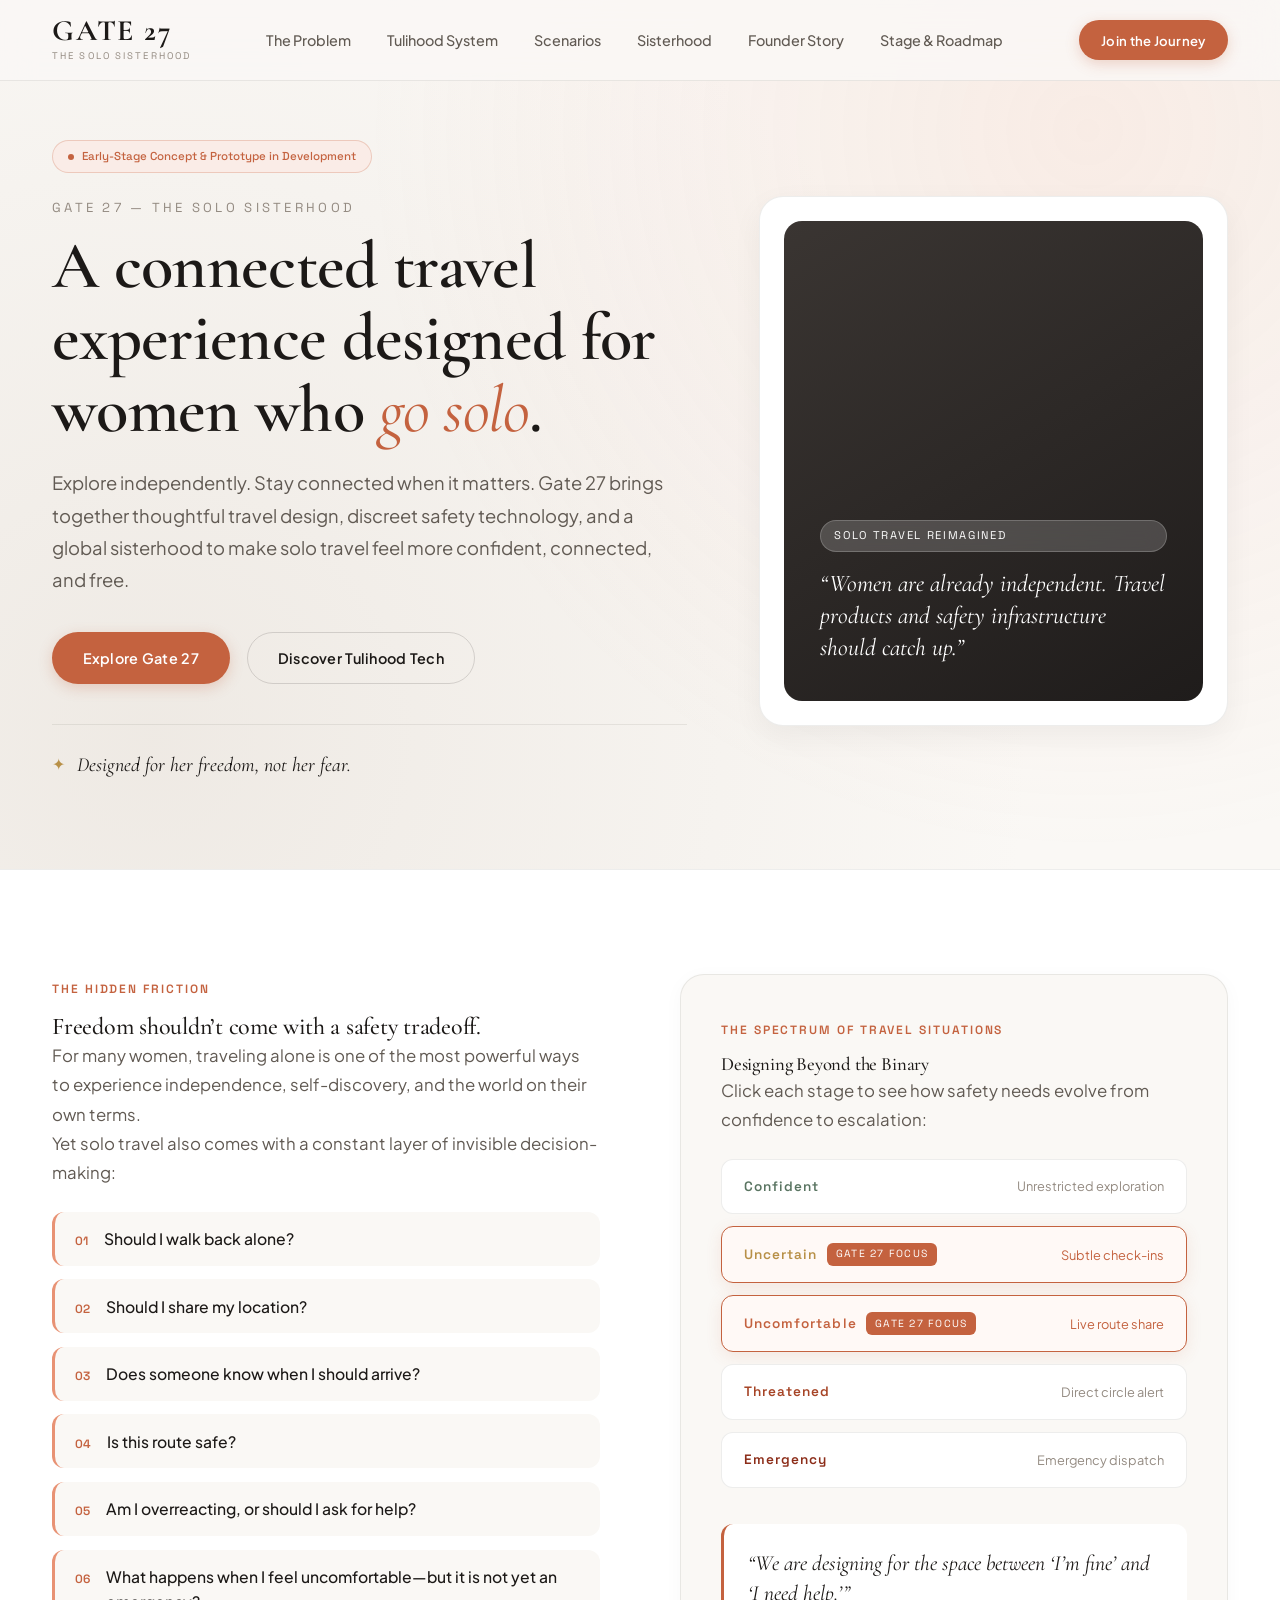
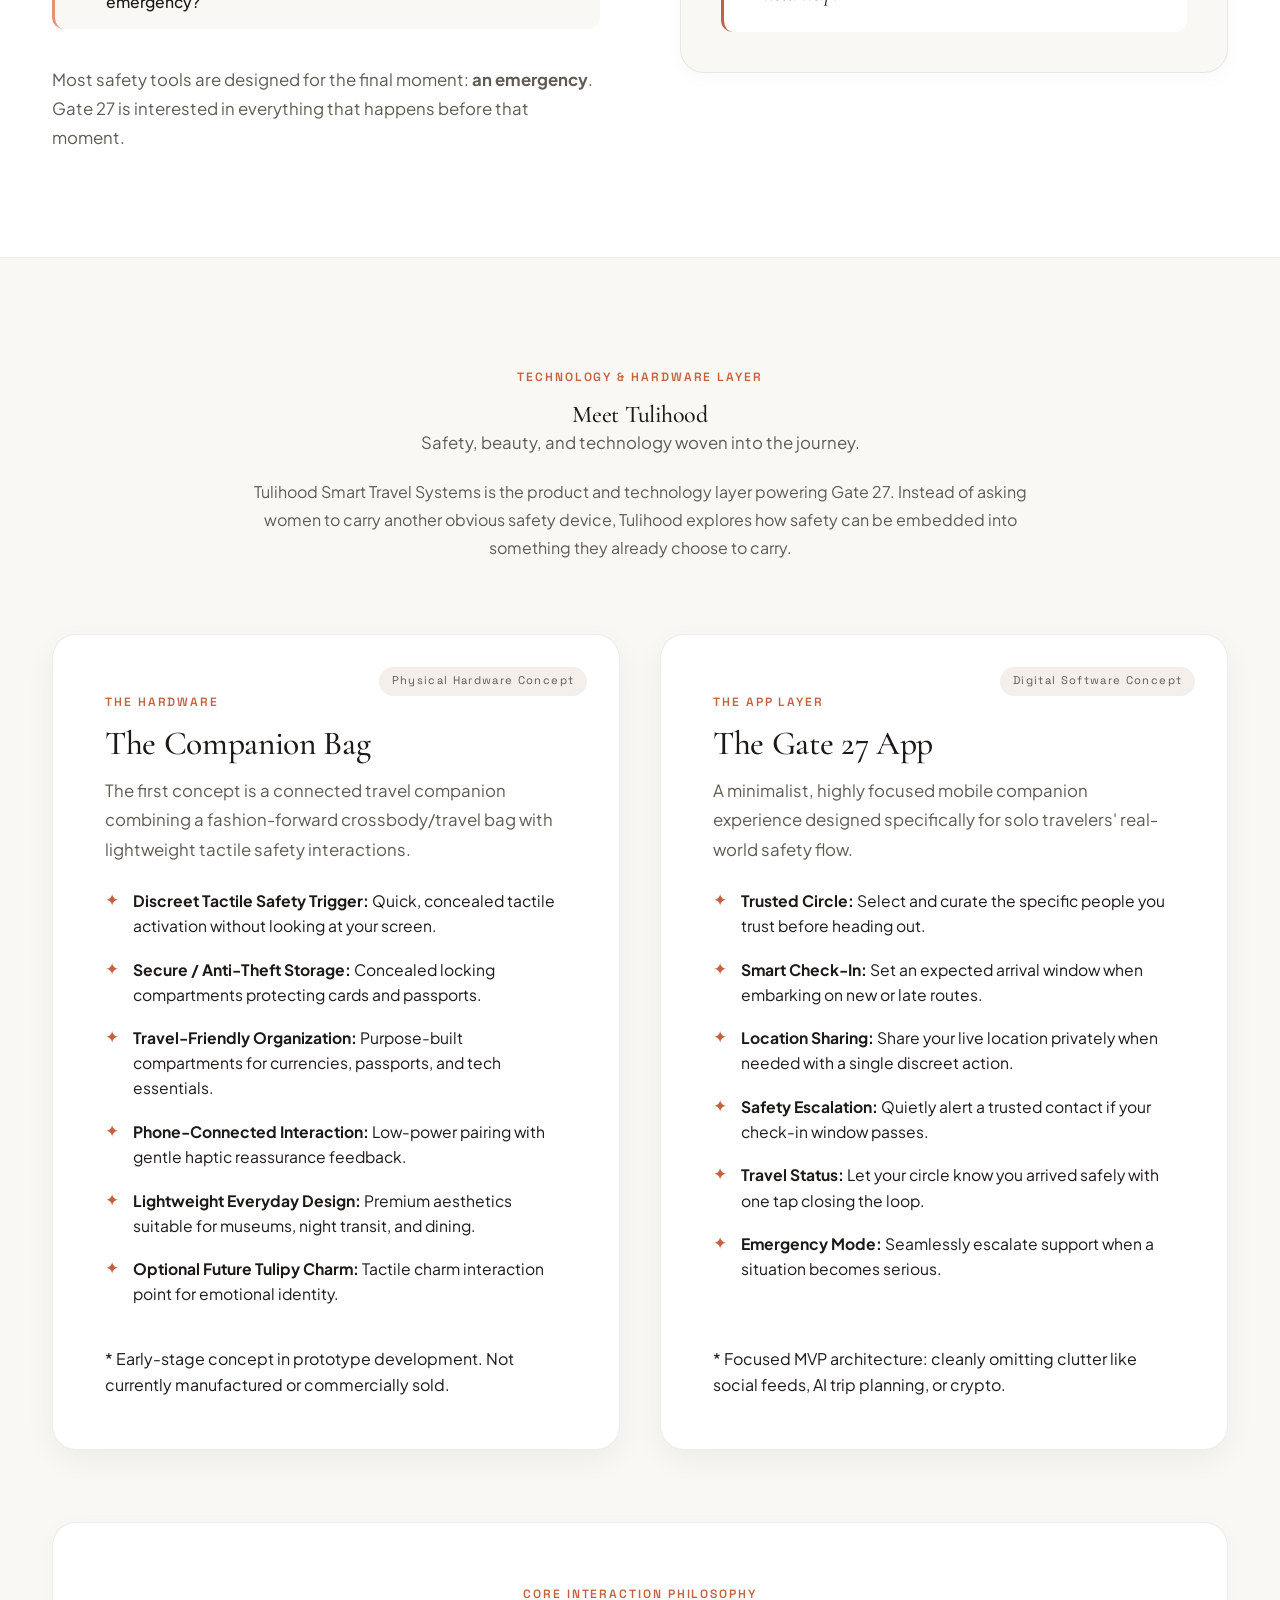
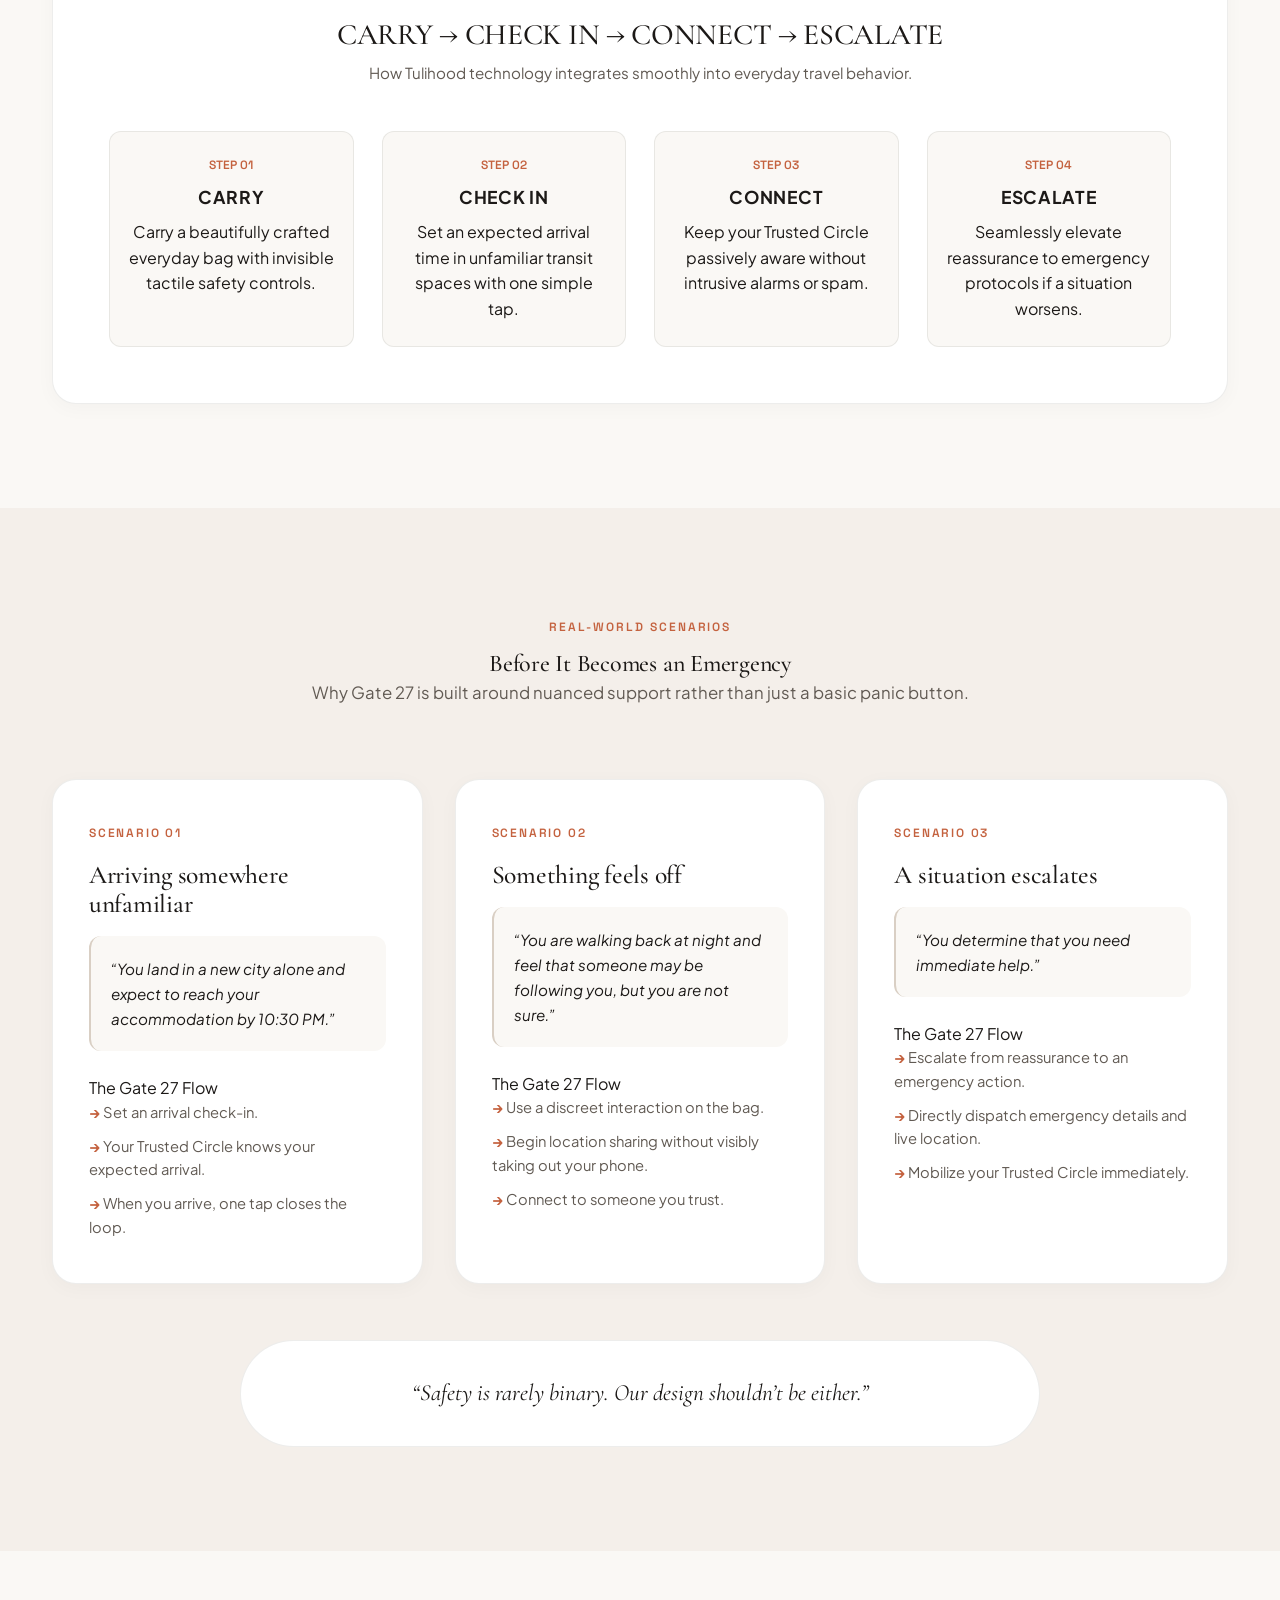
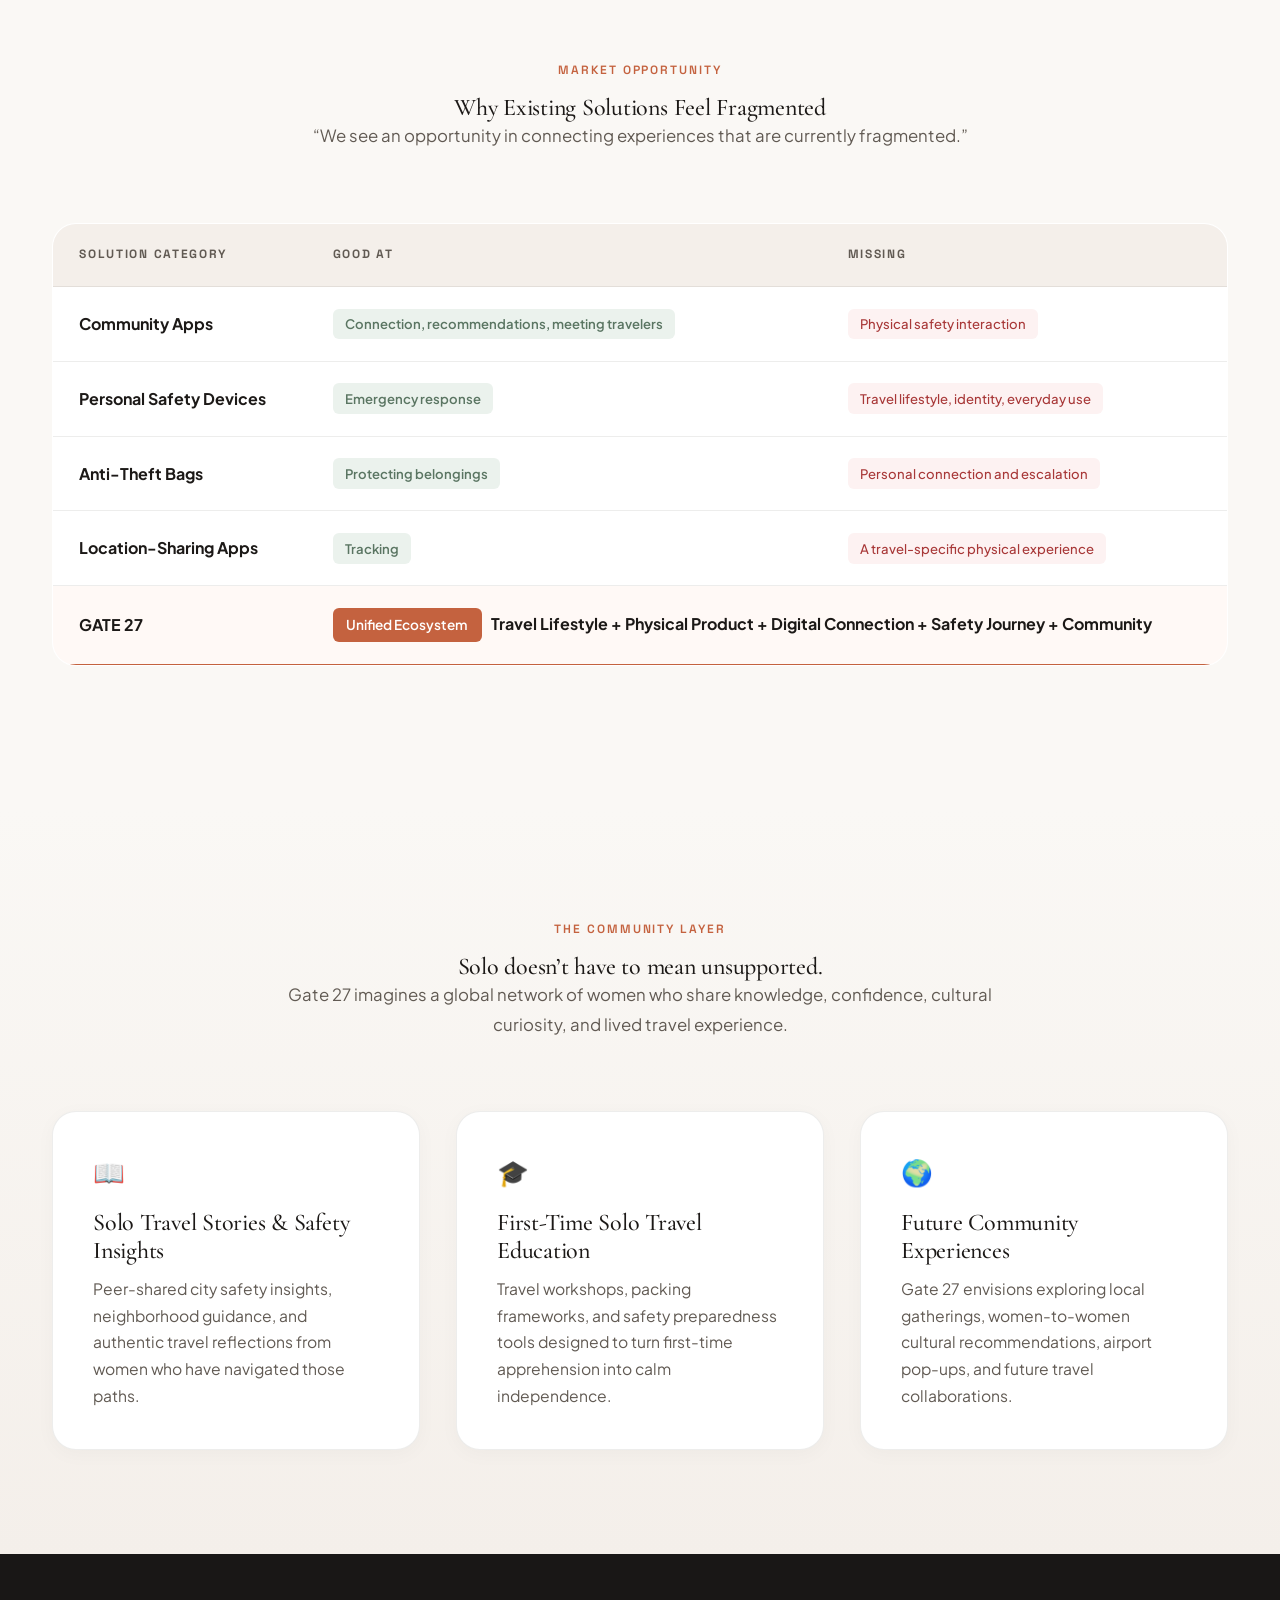
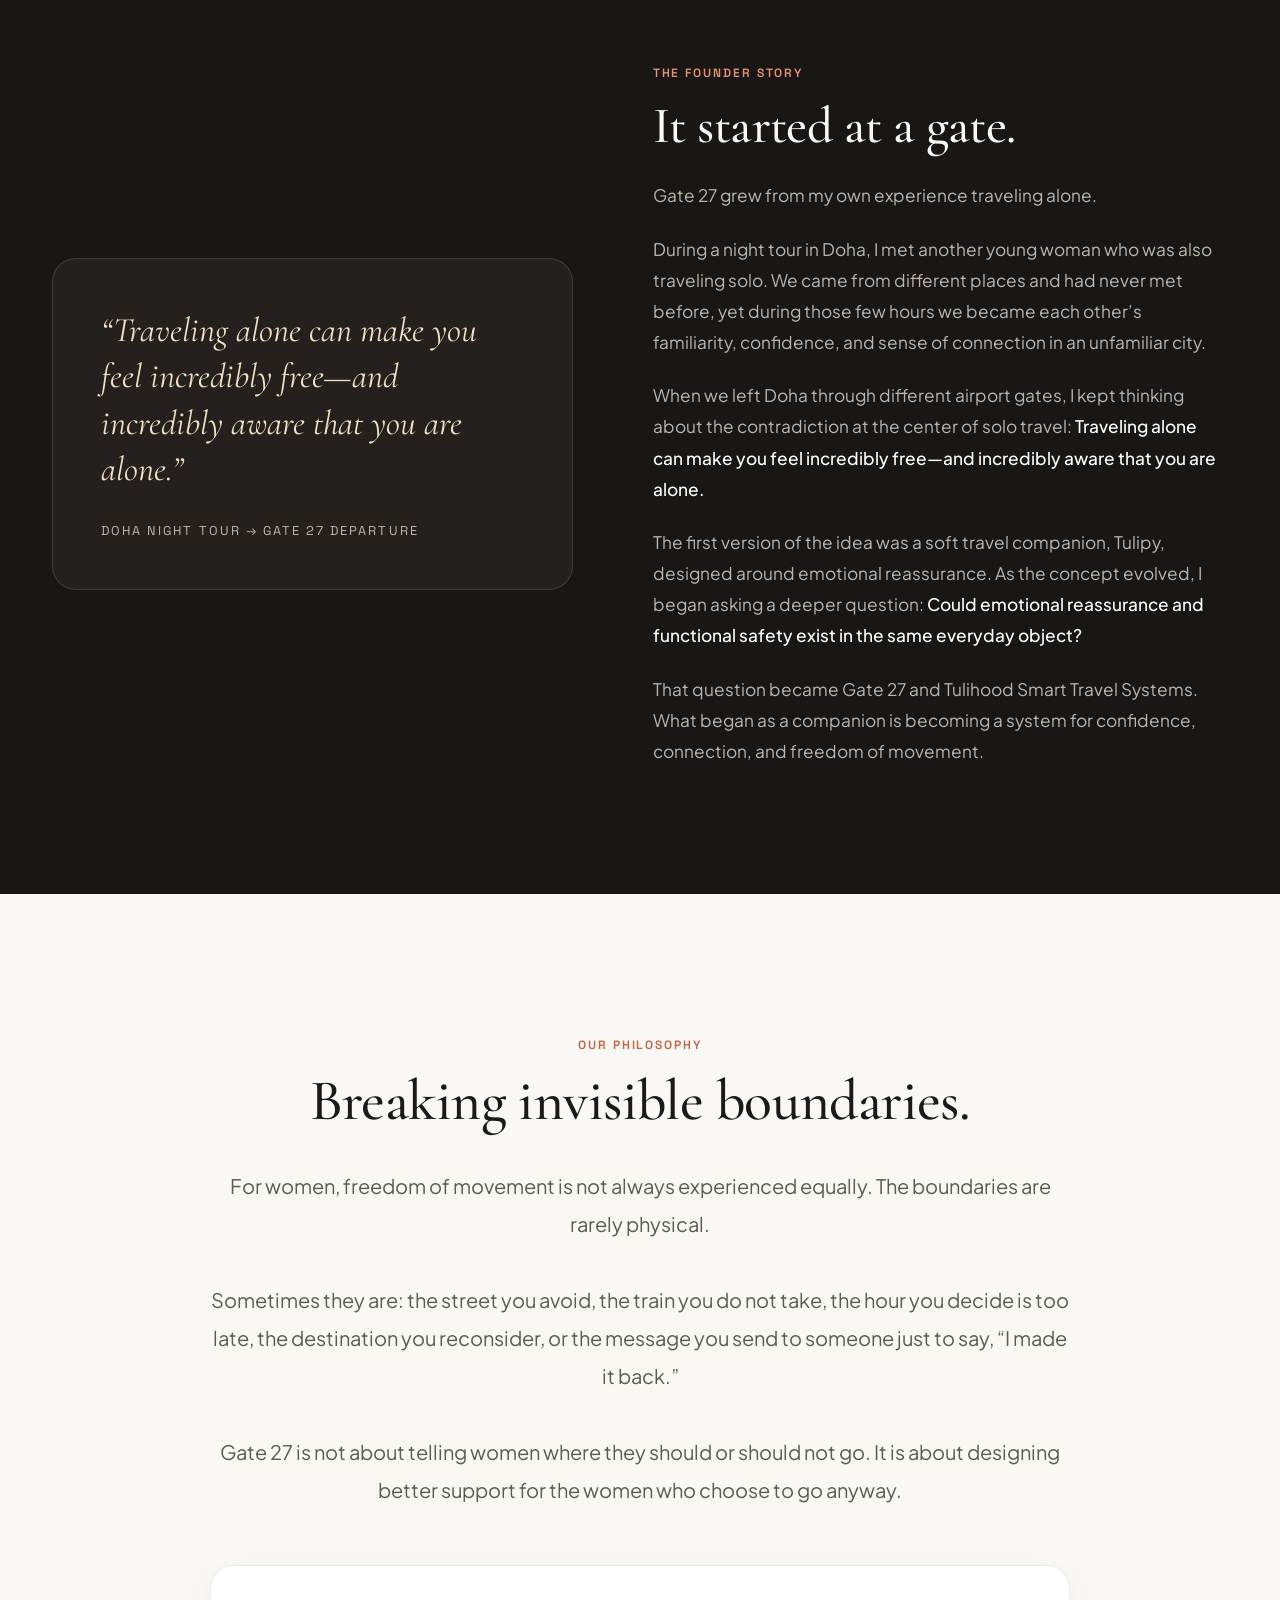
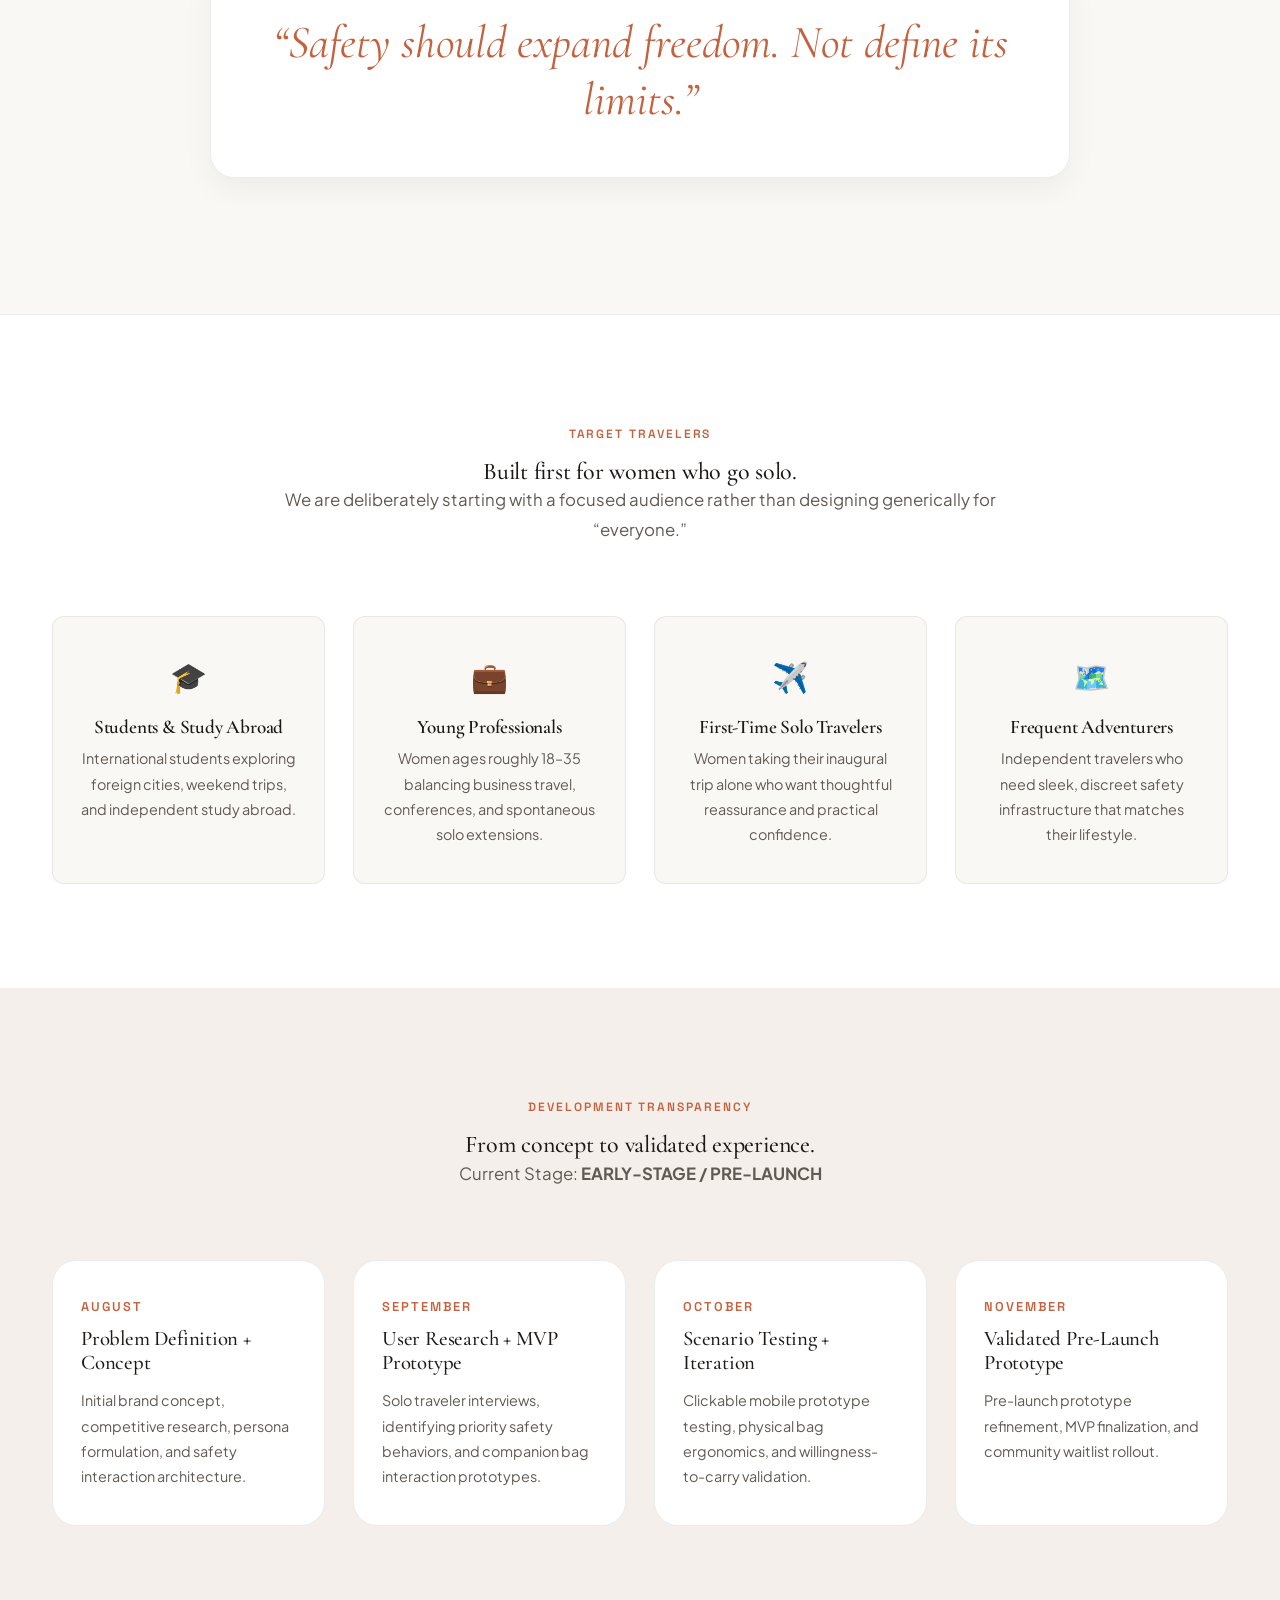
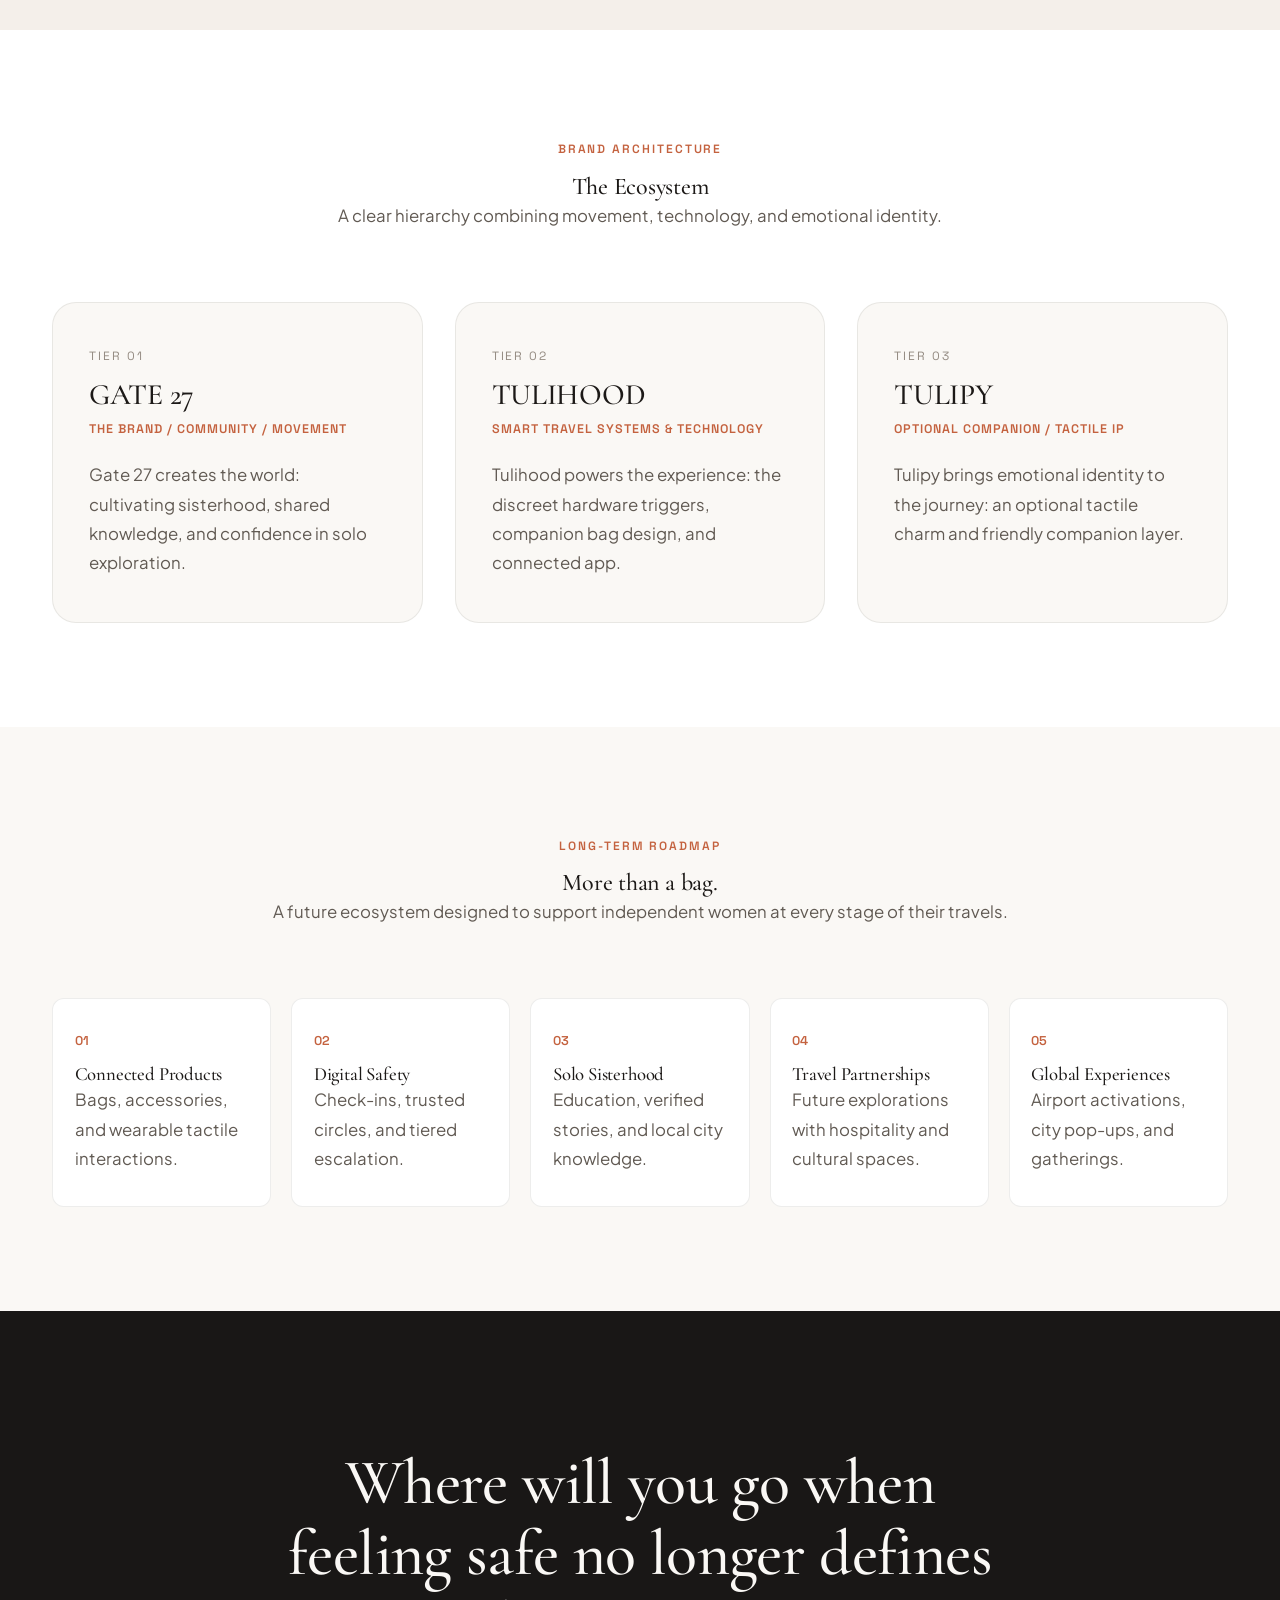
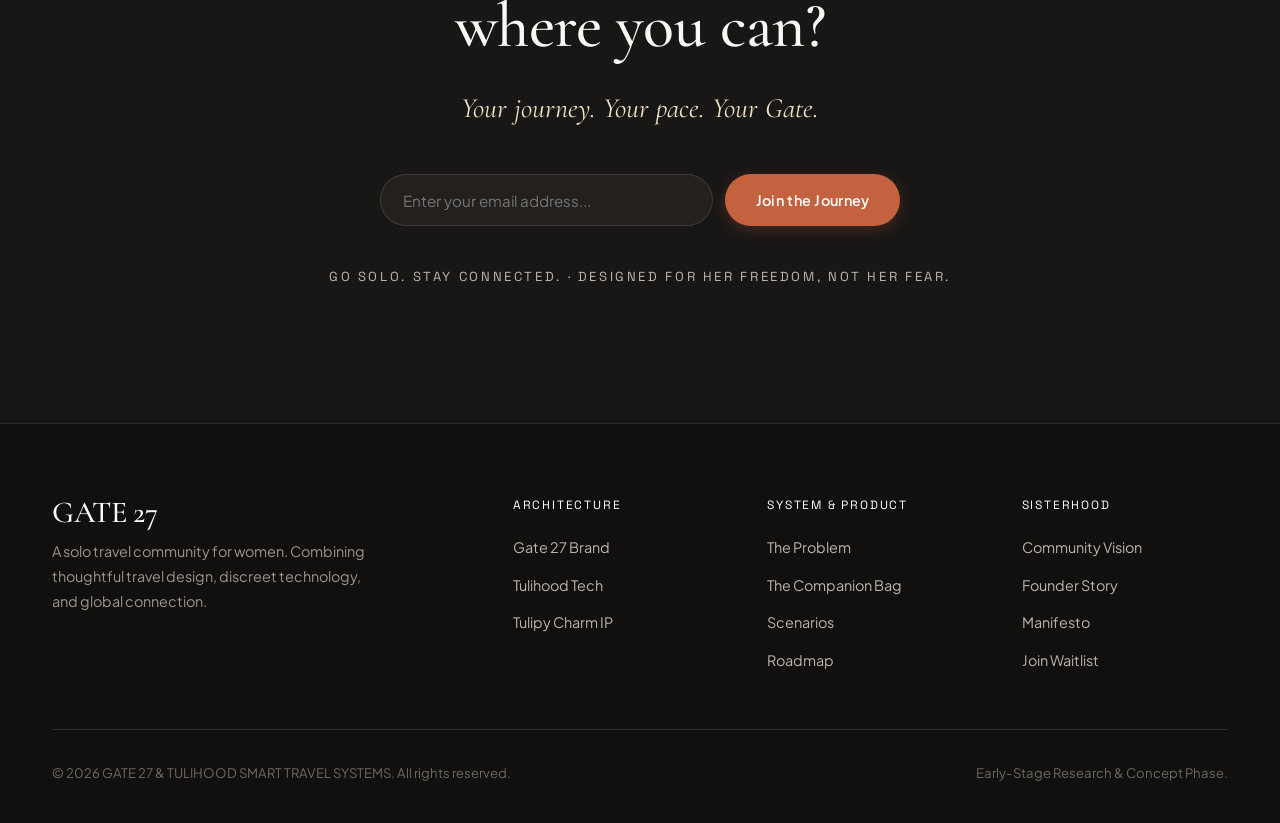
==== index.html @ ef78a293 "Update and rename gemini-code-1786931382015.html to index.html" ====
<!DOCTYPE html>
<html lang="en">
<head>
  <meta charset="UTF-8" />
  <meta name="viewport" content="width=device-width, initial-scale=1.0" />
  <title>GATE 27 — The Solo Sisterhood | Designed for Her Freedom, Not Her Fear</title>
  
  <!-- Meta & Open Graph -->
  <meta name="description" content="A connected travel experience designed for women who go solo. Combining thoughtful travel design, discreet safety technology (Tulihood), and a global sisterhood." />
  <meta property="og:title" content="GATE 27 — The Solo Sisterhood" />
  <meta property="og:description" content="Safety should expand women's freedom, not restrict it. Explore independently. Stay connected when it matters." />
  <meta property="og:type" content="website" />
  
  <!-- Fonts -->
  <link rel="preconnect" href="https://fonts.googleapis.com">
  <link rel="preconnect" href="https://fonts.gstatic.com" crossorigin>
  <link href="https://fonts.googleapis.com/css2?family=Cormorant+Garamond:ital,wght@0,400;0,500;0,600;0,700;1,400;1,600&family=Plus+Jakarta+Sans:wght@300;400;500;600;700&family=Space+Grotesk:wght@400;500;600&display=swap" rel="stylesheet">
  
  <style>
    :root {
      --bg-primary: #FAF8F5;
      --bg-surface: #FFFFFF;
      --bg-secondary: #F4EFEA;
      --bg-tertiary: #EBE5DC;
      --bg-dark: #191716;
      --bg-dark-surface: #24201E;
      
      --text-main: #1C1917;
      --text-muted: #615A53;
      --text-light: #948B82;
      --text-on-dark: #FAF8F5;
      --text-on-dark-muted: #BDB5AC;
      
      --accent-terracotta: #C4623F;
      --accent-terracotta-hover: #B05332;
      --accent-terracotta-soft: #E89274;
      --accent-terracotta-light: #FAECE7;
      --accent-sand: #D9CFC4;
      --accent-warm-gold: #B89047;
      --accent-gold-soft: #F0DFC0;
      --accent-sage: #5A7562;
      --accent-sage-light: #EBF2ED;
      
      --border-light: rgba(28, 25, 23, 0.08);
      --border-medium: rgba(28, 25, 23, 0.15);
      --border-dark: rgba(250, 248, 245, 0.12);
      
      --font-serif: 'Cormorant Garamond', Georgia, serif;
      --font-sans: 'Plus Jakarta Sans', -apple-system, BlinkMacSystemFont, sans-serif;
      --font-mono: 'Space Grotesk', monospace;
      
      --radius-sm: 6px;
      --radius-md: 12px;
      --radius-lg: 24px;
      --radius-full: 9999px;
      
      --shadow-subtle: 0 4px 20px rgba(0, 0, 0, 0.03);
      --shadow-card: 0 10px 30px rgba(0, 0, 0, 0.05);
      --transition: all 0.3s cubic-bezier(0.16, 1, 0.3, 1);
    }

    *, *::before, *::after {
      box-sizing: border-box;
      margin: 0;
      padding: 0;
    }

    html {
      scroll-behavior: smooth;
      font-size: 16px;
      background-color: var(--bg-primary);
      color: var(--text-main);
    }

    body {
      font-family: var(--font-sans);
      line-height: 1.6;
      -webkit-font-smoothing: antialiased;
      overflow-x: hidden;
    }

    h1, h2, h3, h4, .font-serif {
      font-family: var(--font-serif);
      font-weight: 500;
      letter-spacing: -0.01em;
      line-height: 1.15;
    }

    .eyebrow {
      font-family: var(--font-mono);
      text-transform: uppercase;
      letter-spacing: 0.16em;
      font-size: 0.75rem;
      font-weight: 600;
      color: var(--accent-terracotta);
      margin-bottom: 0.85rem;
      display: inline-block;
    }

    .eyebrow-dark {
      color: var(--accent-terracotta-soft);
    }

    p {
      color: var(--text-muted);
      font-size: 1.05rem;
      line-height: 1.75;
    }

    .container {
      max-width: 1240px;
      margin: 0 auto;
      padding: 0 2rem;
    }

    section {
      padding: 6.5rem 0;
      position: relative;
    }

    .btn {
      display: inline-flex;
      align-items: center;
      justify-content: center;
      gap: 0.5rem;
      padding: 0.85rem 1.85rem;
      font-family: var(--font-sans);
      font-size: 0.9rem;
      font-weight: 600;
      letter-spacing: 0.02em;
      text-decoration: none;
      border-radius: var(--radius-full);
      transition: var(--transition);
      cursor: pointer;
      border: 1px solid transparent;
    }

    .btn-primary {
      background-color: var(--accent-terracotta);
      color: #FFFFFF;
      box-shadow: 0 4px 14px rgba(196, 98, 63, 0.25);
    }

    .btn-primary:hover {
      background-color: var(--accent-terracotta-hover);
      transform: translateY(-2px);
      box-shadow: 0 8px 22px rgba(196, 98, 63, 0.35);
    }

    .btn-secondary {
      background-color: transparent;
      color: var(--text-main);
      border-color: var(--border-medium);
    }

    .btn-secondary:hover {
      border-color: var(--text-main);
      background-color: rgba(28, 25, 23, 0.04);
      transform: translateY(-2px);
    }

    .btn-light-secondary {
      background-color: transparent;
      color: var(--text-on-dark);
      border-color: var(--border-dark);
    }

    .btn-light-secondary:hover {
      border-color: var(--text-on-dark);
      background-color: rgba(255, 255, 255, 0.08);
      transform: translateY(-2px);
    }

    .btn-sm {
      padding: 0.55rem 1.35rem;
      font-size: 0.82rem;
    }

    .stage-badge {
      display: inline-flex;
      align-items: center;
      gap: 0.5rem;
      padding: 0.4rem 0.95rem;
      background: var(--accent-terracotta-light);
      border: 1px solid rgba(196, 98, 63, 0.25);
      border-radius: var(--radius-full);
      font-family: var(--font-mono);
      font-size: 0.72rem;
      color: var(--accent-terracotta);
      margin-bottom: 1.5rem;
      font-weight: 500;
    }

    .stage-dot {
      width: 6px;
      height: 6px;
      background-color: var(--accent-terracotta);
      border-radius: 50%;
      display: inline-block;
      animation: pulseDot 2s infinite ease-in-out;
    }

    @keyframes pulseDot {
      0%, 100% { opacity: 1; transform: scale(1); }
      50% { opacity: 0.4; transform: scale(1.3); }
    }

    header.site-header {
      position: fixed;
      top: 0;
      left: 0;
      right: 0;
      z-index: 1000;
      background: rgba(250, 248, 245, 0.88);
      backdrop-filter: blur(16px);
      border-bottom: 1px solid var(--border-light);
      transition: var(--transition);
    }

    .nav-container {
      display: flex;
      align-items: center;
      justify-content: space-between;
      height: 80px;
      max-width: 1240px;
      margin: 0 auto;
      padding: 0 2rem;
    }

    .brand-logo-wrap {
      display: flex;
      flex-direction: column;
      text-decoration: none;
      color: var(--text-main);
    }

    .brand-title {
      font-family: var(--font-serif);
      font-size: 1.85rem;
      font-weight: 700;
      letter-spacing: 0.06em;
      line-height: 1;
    }

    .brand-subtitle {
      font-family: var(--font-mono);
      font-size: 0.6rem;
      letter-spacing: 0.22em;
      color: var(--text-light);
      text-transform: uppercase;
      margin-top: 3px;
    }

    .nav-links {
      display: flex;
      align-items: center;
      gap: 2.25rem;
      list-style: none;
    }

    .nav-link {
      text-decoration: none;
      color: var(--text-muted);
      font-size: 0.9rem;
      font-weight: 500;
      transition: var(--transition);
    }

    .nav-link:hover {
      color: var(--accent-terracotta);
    }

    /* Hero */
    .hero-section {
      min-height: 94vh;
      display: flex;
      align-items: center;
      padding-top: 140px;
      padding-bottom: 5.5rem;
      background: radial-gradient(circle at 85% 15%, rgba(232, 146, 116, 0.12) 0%, rgba(250, 248, 245, 0) 55%),
                  radial-gradient(circle at 12% 85%, rgba(217, 207, 196, 0.35) 0%, rgba(250, 248, 245, 0) 65%);
    }

    .hero-grid {
      display: grid;
      grid-template-columns: 1.15fr 0.85fr;
      gap: 4.5rem;
      align-items: center;
    }

    .hero-brand-mark {
      font-family: var(--font-mono);
      font-size: 0.82rem;
      letter-spacing: 0.25em;
      color: var(--text-light);
      margin-bottom: 0.75rem;
      text-transform: uppercase;
    }

    .hero-title {
      font-size: clamp(2.8rem, 5.2vw, 4.4rem);
      font-weight: 600;
      color: var(--text-main);
      line-height: 1.08;
      margin-bottom: 1.35rem;
    }

    .hero-title em {
      font-style: italic;
      font-family: var(--font-serif);
      font-weight: 400;
      color: var(--accent-terracotta);
    }

    .hero-description {
      font-size: 1.15rem;
      line-height: 1.75;
      color: var(--text-muted);
      margin-bottom: 2.25rem;
    }

    .hero-cta-group {
      display: flex;
      flex-wrap: wrap;
      align-items: center;
      gap: 1.1rem;
      margin-bottom: 2.5rem;
    }

    .hero-credo-banner {
      display: flex;
      align-items: center;
      gap: 0.75rem;
      padding-top: 1.5rem;
      border-top: 1px solid var(--border-light);
      font-family: var(--font-serif);
      font-size: 1.25rem;
      font-style: italic;
      color: var(--text-main);
    }

    .hero-credo-banner::before {
      content: "✦";
      color: var(--accent-warm-gold);
      font-style: normal;
      font-size: 1rem;
    }

    .hero-visual-card {
      background: var(--bg-surface);
      border-radius: var(--radius-lg);
      padding: 1.5rem;
      border: 1px solid var(--border-light);
      box-shadow: var(--shadow-card);
    }

    .hero-image-box {
      width: 100%;
      height: 480px;
      border-radius: calc(var(--radius-lg) - 6px);
      background: linear-gradient(150deg, #3A3532 0%, #1F1C1B 100%);
      display: flex;
      flex-direction: column;
      justify-content: flex-end;
      padding: 2.25rem;
      position: relative;
      overflow: hidden;
      color: #FFFFFF;
    }

    .hero-badge-tag {
      position: relative;
      z-index: 2;
      display: inline-block;
      font-family: var(--font-mono);
      font-size: 0.7rem;
      letter-spacing: 0.15em;
      text-transform: uppercase;
      background: rgba(255, 255, 255, 0.18);
      backdrop-filter: blur(10px);
      padding: 0.35rem 0.85rem;
      border-radius: var(--radius-full);
      margin-bottom: 1rem;
      border: 1px solid rgba(255, 255, 255, 0.2);
    }

    .hero-image-quote {
      position: relative;
      z-index: 2;
      font-family: var(--font-serif);
      font-size: 1.5rem;
      line-height: 1.35;
      font-style: italic;
      color: #FFFFFF;
    }

    /* Problem Section */
    .problem-section {
      background-color: var(--bg-surface);
      border-top: 1px solid var(--border-light);
      border-bottom: 1px solid var(--border-light);
    }

    .problem-grid {
      display: grid;
      grid-template-columns: 1fr 1fr;
      gap: 5rem;
      align-items: start;
    }

    .invisible-decisions-list {
      list-style: none;
      display: flex;
      flex-direction: column;
      gap: 0.85rem;
      margin: 1.5rem 0 2.25rem;
    }

    .decision-item {
      display: flex;
      align-items: baseline;
      gap: 1rem;
      padding: 0.9rem 1.25rem;
      background: var(--bg-primary);
      border-radius: var(--radius-md);
      border-left: 3px solid var(--accent-terracotta-soft);
      font-size: 0.98rem;
      color: var(--text-main);
      font-weight: 500;
    }

    .decision-num {
      font-family: var(--font-mono);
      font-size: 0.75rem;
      color: var(--accent-terracotta);
      font-weight: 600;
    }

    /* Spectrum */
    .spectrum-card {
      background: var(--bg-primary);
      border-radius: var(--radius-lg);
      padding: 2.5rem;
      border: 1px solid var(--border-light);
      box-shadow: var(--shadow-subtle);
    }

    .spectrum-bar-wrap {
      display: flex;
      flex-direction: column;
      gap: 0.75rem;
      margin: 1.5rem 0 2.25rem;
    }

    .spectrum-step {
      display: flex;
      align-items: center;
      justify-content: space-between;
      padding: 1rem 1.35rem;
      border-radius: var(--radius-md);
      background: #FFFFFF;
      border: 1px solid var(--border-light);
      transition: var(--transition);
      cursor: pointer;
    }

    .spectrum-step:hover {
      border-color: var(--accent-terracotta-soft);
      transform: translateX(4px);
    }

    .spectrum-step.active {
      background: #FFF9F6;
      border-color: var(--accent-terracotta);
      box-shadow: 0 4px 16px rgba(196, 98, 63, 0.12);
    }

    .spectrum-label {
      font-family: var(--font-mono);
      font-size: 0.85rem;
      font-weight: 600;
      letter-spacing: 0.08em;
    }

    .step-confident { color: var(--accent-sage); }
    .step-uncertain { color: var(--accent-warm-gold); }
    .step-uncomfortable { color: var(--accent-terracotta); }
    .step-threatened { color: #A64426; }
    .step-emergency { color: #8C2D19; }

    .spectrum-badge-focus {
      font-family: var(--font-mono);
      font-size: 0.65rem;
      letter-spacing: 0.12em;
      background: var(--accent-terracotta);
      color: #FFFFFF;
      padding: 0.2rem 0.55rem;
      border-radius: var(--radius-sm);
    }

    .spectrum-quote-box {
      padding: 1.5rem;
      background: #FFFFFF;
      border-radius: var(--radius-md);
      border-left: 3px solid var(--accent-terracotta);
    }

    .spectrum-quote-box p {
      font-family: var(--font-serif);
      font-size: 1.35rem;
      font-style: italic;
      color: var(--text-main);
      line-height: 1.4;
    }

    /* Tulihood System */
    .section-header-center {
      text-align: center;
      max-width: 780px;
      margin: 0 auto 4.5rem;
    }

    .product-duo-grid {
      display: grid;
      grid-template-columns: 1fr 1fr;
      gap: 2.5rem;
      margin-bottom: 4.5rem;
    }

    .product-card {
      background: var(--bg-surface);
      border-radius: var(--radius-lg);
      padding: 3.25rem;
      border: 1px solid var(--border-light);
      box-shadow: var(--shadow-card);
      display: flex;
      flex-direction: column;
      justify-content: space-between;
      position: relative;
    }

    .product-badge {
      position: absolute;
      top: 2rem;
      right: 2rem;
      font-family: var(--font-mono);
      font-size: 0.7rem;
      letter-spacing: 0.12em;
      padding: 0.35rem 0.8rem;
      background: var(--bg-secondary);
      border-radius: var(--radius-full);
      color: var(--text-muted);
    }

    .product-card-title {
      font-size: 2.1rem;
      margin-bottom: 0.75rem;
      color: var(--text-main);
    }

    .feature-checklist {
      list-style: none;
      display: flex;
      flex-direction: column;
      gap: 1.15rem;
      margin: 1.5rem 0 2.5rem;
    }

    .feature-item {
      display: flex;
      align-items: flex-start;
      gap: 0.85rem;
      font-size: 0.98rem;
      color: var(--text-main);
    }

    .feature-icon {
      color: var(--accent-terracotta);
      font-size: 1.05rem;
      line-height: 1.4;
    }

    .interaction-flow-card {
      background: var(--bg-surface);
      border-radius: var(--radius-lg);
      padding: 3.5rem;
      border: 1px solid var(--border-light);
      box-shadow: var(--shadow-subtle);
      text-align: center;
    }

    .flow-steps {
      display: grid;
      grid-template-columns: repeat(4, 1fr);
      gap: 1.75rem;
      margin-top: 2.75rem;
    }

    .flow-step-item {
      display: flex;
      flex-direction: column;
      align-items: center;
      padding: 1.5rem 1rem;
      background: var(--bg-primary);
      border-radius: var(--radius-md);
      border: 1px solid var(--border-light);
    }

    .flow-step-num {
      font-family: var(--font-mono);
      font-size: 0.75rem;
      color: var(--accent-terracotta);
      font-weight: 600;
      margin-bottom: 0.5rem;
    }

    .flow-step-title {
      font-weight: 700;
      font-size: 1.1rem;
      letter-spacing: 0.04em;
      margin-bottom: 0.5rem;
      color: var(--text-main);
    }

    /* Scenarios */
    .scenarios-section {
      background-color: var(--bg-secondary);
    }

    .scenarios-grid {
      display: grid;
      grid-template-columns: repeat(3, 1fr);
      gap: 2rem;
      margin-bottom: 3.5rem;
    }

    .scenario-card {
      background: var(--bg-surface);
      border-radius: var(--radius-lg);
      padding: 2.75rem 2.25rem;
      border: 1px solid var(--border-light);
      box-shadow: var(--shadow-subtle);
      display: flex;
      flex-direction: column;
      justify-content: space-between;
      transition: var(--transition);
    }

    .scenario-card:hover {
      transform: translateY(-4px);
      box-shadow: var(--shadow-card);
    }

    .scenario-id {
      font-family: var(--font-mono);
      font-size: 0.75rem;
      letter-spacing: 0.15em;
      color: var(--accent-terracotta);
      font-weight: 600;
      margin-bottom: 1rem;
    }

    .scenario-headline {
      font-size: 1.6rem;
      margin-bottom: 1.1rem;
      color: var(--text-main);
    }

    .scenario-prompt {
      background: var(--bg-primary);
      padding: 1.25rem;
      border-radius: var(--radius-md);
      font-style: italic;
      font-size: 0.95rem;
      line-height: 1.65;
      color: var(--text-main);
      margin-bottom: 1.5rem;
      border-left: 2px solid var(--accent-sand);
    }

    .scenario-action-list {
      list-style: none;
      display: flex;
      flex-direction: column;
      gap: 0.65rem;
      font-size: 0.92rem;
      color: var(--text-muted);
    }

    .scenario-action-list li::before {
      content: "→ ";
      color: var(--accent-terracotta);
      font-weight: 700;
    }

    .scenarios-philosophy-banner {
      max-width: 800px;
      margin: 0 auto;
      text-align: center;
      padding: 2rem 3rem;
      background: var(--bg-surface);
      border-radius: var(--radius-full);
      border: 1px solid var(--border-light);
    }

    .scenarios-philosophy-banner p {
      font-family: var(--font-serif);
      font-size: 1.45rem;
      font-style: italic;
      color: var(--text-main);
    }

    /* Comparison Table */
    .comparison-table-wrap {
      overflow-x: auto;
      margin-bottom: 2.5rem;
    }

    .comparison-table {
      width: 100%;
      border-collapse: collapse;
      background: var(--bg-surface);
      border-radius: var(--radius-lg);
      overflow: hidden;
      border: 1px solid var(--border-light);
    }

    .comparison-table th, 
    .comparison-table td {
      padding: 1.35rem 1.65rem;
      text-align: left;
      border-bottom: 1px solid var(--border-light);
    }

    .comparison-table th {
      background: var(--bg-secondary);
      font-family: var(--font-mono);
      font-size: 0.75rem;
      letter-spacing: 0.14em;
      text-transform: uppercase;
      color: var(--text-muted);
    }

    .comparison-table tr.highlight-row {
      background: #FFF9F6;
    }

    .comparison-table tr.highlight-row td {
      border-bottom: 2px solid var(--accent-terracotta);
      font-weight: 500;
    }

    .tag-good {
      display: inline-block;
      padding: 0.3rem 0.75rem;
      border-radius: var(--radius-sm);
      background: var(--accent-sage-light);
      color: var(--accent-sage);
      font-size: 0.82rem;
      font-weight: 600;
    }

    .tag-missing {
      display: inline-block;
      padding: 0.3rem 0.75rem;
      border-radius: var(--radius-sm);
      background: #FDF2F2;
      color: #A83838;
      font-size: 0.82rem;
      font-weight: 500;
    }

    .tag-gate27 {
      display: inline-block;
      padding: 0.4rem 0.85rem;
      border-radius: var(--radius-sm);
      background: var(--accent-terracotta);
      color: #FFFFFF;
      font-size: 0.85rem;
      font-weight: 600;
    }

    /* Sisterhood */
    .sisterhood-section {
      background: linear-gradient(180deg, var(--bg-primary) 0%, var(--bg-secondary) 100%);
    }

    .sisterhood-pillars-grid {
      display: grid;
      grid-template-columns: repeat(3, 1fr);
      gap: 2.25rem;
      margin-top: 3.5rem;
    }

    .pillar-card {
      background: var(--bg-surface);
      border-radius: var(--radius-lg);
      padding: 2.5rem;
      border: 1px solid var(--border-light);
      box-shadow: var(--shadow-subtle);
    }

    /* Founder */
    .founder-section {
      background-color: var(--bg-dark);
      color: var(--text-on-dark);
    }

    .founder-grid {
      display: grid;
      grid-template-columns: 0.95fr 1.05fr;
      gap: 5rem;
      align-items: center;
    }

    .founder-visual {
      background: var(--bg-dark-surface);
      border-radius: var(--radius-lg);
      padding: 3rem;
      border: 1px solid var(--border-dark);
    }

    .founder-visual-quote {
      font-family: var(--font-serif);
      font-size: 2.15rem;
      font-style: italic;
      line-height: 1.35;
      color: var(--accent-gold-soft);
      margin-bottom: 1.75rem;
    }

    .founder-story-body p {
      color: var(--text-on-dark-muted);
      font-size: 1.08rem;
      margin-bottom: 1.4rem;
      line-height: 1.8;
    }

    .founder-story-body .highlight-text {
      color: #FFFFFF;
      font-weight: 500;
    }

    /* Manifesto */
    .manifesto-section {
      background-color: var(--bg-primary);
      text-align: center;
      padding: 8.5rem 0;
    }

    .manifesto-box {
      max-width: 860px;
      margin: 0 auto;
    }

    .manifesto-headline {
      font-size: clamp(2.6rem, 4.5vw, 4rem);
      margin-bottom: 2rem;
      color: var(--text-main);
    }

    .manifesto-body {
      font-size: 1.25rem;
      line-height: 1.9;
      color: var(--text-muted);
      margin-bottom: 3.5rem;
    }

    .manifesto-big-statement {
      font-family: var(--font-serif);
      font-size: clamp(2rem, 3.6vw, 3.1rem);
      font-style: italic;
      color: var(--accent-terracotta);
      line-height: 1.25;
      padding: 3rem 2.5rem;
      background: var(--bg-surface);
      border-radius: var(--radius-lg);
      border: 1px solid var(--border-light);
      box-shadow: var(--shadow-card);
    }

    /* Audience */
    .audience-grid {
      display: grid;
      grid-template-columns: repeat(4, 1fr);
      gap: 1.75rem;
      margin-top: 3.5rem;
    }

    .audience-card {
      background: var(--bg-primary);
      border-radius: var(--radius-md);
      padding: 2.25rem 1.75rem;
      border: 1px solid var(--border-light);
      text-align: center;
    }

    /* Stage */
    .stage-section {
      background-color: var(--bg-secondary);
    }

    .timeline-wrap {
      display: grid;
      grid-template-columns: repeat(4, 1fr);
      gap: 1.75rem;
      margin-top: 3.5rem;
    }

    .timeline-card {
      background: var(--bg-surface);
      border-radius: var(--radius-lg);
      padding: 2.25rem 1.75rem;
      border: 1px solid var(--border-light);
    }

    .timeline-month {
      font-family: var(--font-mono);
      font-size: 0.8rem;
      letter-spacing: 0.16em;
      color: var(--accent-terracotta);
      margin-bottom: 0.6rem;
      font-weight: 600;
    }

    /* Ecosystem */
    .ecosystem-flow-grid {
      display: grid;
      grid-template-columns: repeat(3, 1fr);
      gap: 2rem;
      margin-top: 3.5rem;
    }

    .eco-tier-card {
      background: var(--bg-primary);
      border-radius: var(--radius-lg);
      padding: 2.75rem 2.25rem;
      border: 1px solid var(--border-light);
    }

    .eco-tier-num {
      font-family: var(--font-mono);
      font-size: 0.75rem;
      letter-spacing: 0.16em;
      color: var(--text-light);
      margin-bottom: 0.75rem;
    }

    .eco-tier-name {
      font-size: 1.85rem;
      margin-bottom: 0.5rem;
      color: var(--text-main);
    }

    .eco-tier-role {
      font-family: var(--font-mono);
      font-size: 0.78rem;
      color: var(--accent-terracotta);
      text-transform: uppercase;
      letter-spacing: 0.08em;
      margin-bottom: 1.25rem;
      font-weight: 600;
    }

    /* Vision */
    .vision-grid {
      display: grid;
      grid-template-columns: repeat(5, 1fr);
      gap: 1.25rem;
      margin-top: 3.5rem;
    }

    .vision-card {
      background: var(--bg-surface);
      border-radius: var(--radius-md);
      padding: 2rem 1.35rem;
      border: 1px solid var(--border-light);
      display: flex;
      flex-direction: column;
      justify-content: space-between;
    }

    .vision-num {
      font-family: var(--font-mono);
      font-size: 0.8rem;
      color: var(--accent-terracotta);
      margin-bottom: 0.75rem;
      font-weight: 600;
    }

    /* Final CTA */
    .cta-section {
      background: var(--bg-dark);
      color: var(--text-on-dark);
      text-align: center;
      padding: 8.5rem 0;
      position: relative;
    }

    .cta-container {
      max-width: 800px;
      margin: 0 auto;
    }

    .cta-headline {
      font-size: clamp(2.6rem, 5vw, 4rem);
      line-height: 1.12;
      color: var(--text-on-dark);
      margin-bottom: 1.5rem;
    }

    .cta-tagline {
      font-family: var(--font-serif);
      font-size: 1.75rem;
      font-style: italic;
      color: var(--accent-gold-soft);
      margin-bottom: 2.75rem;
    }

    .waitlist-form {
      display: flex;
      max-width: 520px;
      margin: 0 auto 2.5rem;
      gap: 0.75rem;
    }

    .waitlist-input {
      flex: 1;
      padding: 0.95rem 1.4rem;
      border-radius: var(--radius-full);
      border: 1px solid var(--border-dark);
      background: var(--bg-dark-surface);
      color: #FFFFFF;
      font-family: var(--font-sans);
      font-size: 0.95rem;
      outline: none;
    }

    .waitlist-input:focus {
      border-color: var(--accent-terracotta);
    }

    .cta-footer-line {
      font-family: var(--font-mono);
      font-size: 0.82rem;
      letter-spacing: 0.2em;
      color: var(--text-on-dark-muted);
      text-transform: uppercase;
    }

    /* Footer */
    footer.site-footer {
      background: #12100F;
      color: var(--text-on-dark-muted);
      padding: 4.5rem 0 2.5rem;
      border-top: 1px solid var(--border-dark);
    }

    .footer-grid {
      display: grid;
      grid-template-columns: 2fr 1fr 1fr 1fr;
      gap: 3rem;
      margin-bottom: 3.5rem;
    }

    .footer-brand h3 {
      font-family: var(--font-serif);
      font-size: 1.9rem;
      color: #FFFFFF;
      margin-bottom: 0.5rem;
    }

    .footer-col-title {
      font-family: var(--font-mono);
      font-size: 0.75rem;
      letter-spacing: 0.15em;
      color: #FFFFFF;
      text-transform: uppercase;
      margin-bottom: 1.2rem;
    }

    .footer-links {
      list-style: none;
      display: flex;
      flex-direction: column;
      gap: 0.75rem;
    }

    .footer-links a {
      color: var(--text-on-dark-muted);
      text-decoration: none;
      font-size: 0.9rem;
      transition: var(--transition);
    }

    .footer-links a:hover {
      color: var(--accent-terracotta-soft);
    }

    .footer-bottom {
      display: flex;
      justify-content: space-between;
      align-items: center;
      padding-top: 2rem;
      border-top: 1px solid var(--border-dark);
      font-size: 0.82rem;
      color: #6E6862;
    }

    /* Modal */
    .modal-overlay {
      position: fixed;
      inset: 0;
      background: rgba(0, 0, 0, 0.7);
      backdrop-filter: blur(8px);
      z-index: 2000;
      display: flex;
      align-items: center;
      justify-content: center;
      opacity: 0;
      pointer-events: none;
      transition: var(--transition);
    }

    .modal-overlay.active {
      opacity: 1;
      pointer-events: auto;
    }

    .modal-box {
      background: var(--bg-surface);
      border-radius: var(--radius-lg);
      padding: 3rem 2.5rem;
      max-width: 480px;
      width: 90%;
      text-align: center;
      position: relative;
    }

    .modal-close {
      position: absolute;
      top: 1.25rem;
      right: 1.25rem;
      background: none;
      border: none;
      font-size: 1.5rem;
      cursor: pointer;
      color: var(--text-muted);
    }

    @media (max-width: 992px) {
      .hero-grid, .problem-grid, .product-duo-grid, .founder-grid {
        grid-template-columns: 1fr;
        gap: 3rem;
      }
      .flow-steps, .timeline-wrap, .audience-grid {
        grid-template-columns: 1fr 1fr;
      }
      .scenarios-grid, .sisterhood-pillars-grid, .ecosystem-flow-grid {
        grid-template-columns: 1fr;
      }
      .vision-grid, .footer-grid {
        grid-template-columns: 1fr 1fr;
      }
      .nav-links {
        display: none;
      }
    }

    @media (max-width: 600px) {
      .flow-steps, .timeline-wrap, .audience-grid, .vision-grid, .footer-grid {
        grid-template-columns: 1fr;
      }
      .waitlist-form {
        flex-direction: column;
      }
    }
  </style>
</head>
<body>

  <!-- Navigation Bar -->
  <header class="site-header">
    <div class="nav-container">
      <a href="#" class="brand-logo-wrap">
        <span class="brand-title">GATE 27</span>
        <span class="brand-subtitle">The Solo Sisterhood</span>
      </a>

      <ul class="nav-links">
        <li><a href="#problem" class="nav-link">The Problem</a></li>
        <li><a href="#tulihood" class="nav-link">Tulihood System</a></li>
        <li><a href="#scenarios" class="nav-link">Scenarios</a></li>
        <li><a href="#community" class="nav-link">Sisterhood</a></li>
        <li><a href="#story" class="nav-link">Founder Story</a></li>
        <li><a href="#stage" class="nav-link">Stage & Roadmap</a></li>
      </ul>

      <div class="nav-actions">
        <a href="#join" class="btn btn-primary btn-sm">Join the Journey</a>
      </div>
    </div>
  </header>

  <!-- 1. HERO SECTION -->
  <section class="hero-section" id="hero">
    <div class="container">
      <div class="hero-grid">
        <div class="hero-content">
          <div class="stage-badge">
            <span class="stage-dot"></span>
            <span>Early-Stage Concept & Prototype in Development</span>
          </div>

          <div class="hero-brand-mark">Gate 27 — The Solo Sisterhood</div>
          
          <h1 class="hero-title">
            A connected travel experience designed for women who <em>go solo</em>.
          </h1>

          <p class="hero-description">
            Explore independently. Stay connected when it matters. Gate 27 brings together thoughtful travel design, discreet safety technology, and a global sisterhood to make solo travel feel more confident, connected, and free.
          </p>

          <div class="hero-cta-group">
            <a href="#problem" class="btn btn-primary">Explore Gate 27</a>
            <a href="#tulihood" class="btn btn-secondary">Discover Tulihood Tech</a>
          </div>

          <div class="hero-credo-banner">
            Designed for her freedom, not her fear.
          </div>
        </div>

        <div class="hero-visual-card">
          <div class="hero-image-box">
            <span class="hero-badge-tag">Solo Travel Reimagined</span>
            <div class="hero-image-quote">
              “Women are already independent. Travel products and safety infrastructure should catch up.”
            </div>
          </div>
        </div>
      </div>
    </div>
  </section>

  <!-- 2. THE PROBLEM -->
  <section class="problem-section" id="problem">
    <div class="container">
      <div class="problem-grid">
        <div class="problem-left">
          <span class="eyebrow">The Hidden Friction</span>
          <h2>Freedom shouldn’t come with a safety tradeoff.</h2>
          
          <p class="problem-intro">
            For many women, traveling alone is one of the most powerful ways to experience independence, self-discovery, and the world on their own terms.
          </p>
          <p style="margin-bottom: 1.5rem;">
            Yet solo travel also comes with a constant layer of invisible decision-making:
          </p>

          <ul class="invisible-decisions-list">
            <li class="decision-item">
              <span class="decision-num">01</span>
              <span>Should I walk back alone?</span>
            </li>
            <li class="decision-item">
              <span class="decision-num">02</span>
              <span>Should I share my location?</span>
            </li>
            <li class="decision-item">
              <span class="decision-num">03</span>
              <span>Does someone know when I should arrive?</span>
            </li>
            <li class="decision-item">
              <span class="decision-num">04</span>
              <span>Is this route safe?</span>
            </li>
            <li class="decision-item">
              <span class="decision-num">05</span>
              <span>Am I overreacting, or should I ask for help?</span>
            </li>
            <li class="decision-item">
              <span class="decision-num">06</span>
              <span>What happens when I feel uncomfortable—but it is not yet an emergency?</span>
            </li>
          </ul>

          <p>
            Most safety tools are designed for the final moment: <strong>an emergency</strong>. Gate 27 is interested in everything that happens before that moment.
          </p>
        </div>

        <div class="problem-right">
          <div class="spectrum-card">
            <span class="eyebrow">The Spectrum of Travel Situations</span>
            <h3 class="spectrum-card-title">Designing Beyond the Binary</h3>
            <p class="spectrum-explainer">
              Click each stage to see how safety needs evolve from confidence to escalation:
            </p>

            <div class="spectrum-bar-wrap" id="spectrumBar">
              <div class="spectrum-step" data-state="confident">
                <span class="spectrum-label step-confident">Confident</span>
                <span style="font-size: 0.8rem; color: var(--text-light);">Unrestricted exploration</span>
              </div>
              <div class="spectrum-step active" data-state="uncertain">
                <div style="display: flex; align-items: center; gap: 0.6rem;">
                  <span class="spectrum-label step-uncertain">Uncertain</span>
                  <span class="spectrum-badge-focus">GATE 27 FOCUS</span>
                </div>
                <span style="font-size: 0.8rem; color: var(--accent-terracotta);">Subtle check-ins</span>
              </div>
              <div class="spectrum-step active" data-state="uncomfortable">
                <div style="display: flex; align-items: center; gap: 0.6rem;">
                  <span class="spectrum-label step-uncomfortable">Uncomfortable</span>
                  <span class="spectrum-badge-focus">GATE 27 FOCUS</span>
                </div>
                <span style="font-size: 0.8rem; color: var(--accent-terracotta);">Live route share</span>
              </div>
              <div class="spectrum-step" data-state="threatened">
                <span class="spectrum-label step-threatened">Threatened</span>
                <span style="font-size: 0.8rem; color: var(--text-light);">Direct circle alert</span>
              </div>
              <div class="spectrum-step" data-state="emergency">
                <span class="spectrum-label step-emergency">Emergency</span>
                <span style="font-size: 0.8rem; color: var(--text-light);">Emergency dispatch</span>
              </div>
            </div>

            <div class="spectrum-quote-box">
              <p>“We are designing for the space between ‘I’m fine’ and ‘I need help.’”</p>
            </div>
          </div>
        </div>
      </div>
    </div>
  </section>

  <!-- 3 & 4. TULIHOOD SMART TRAVEL SYSTEMS -->
  <section class="tulihood-section" id="tulihood">
    <div class="container">
      <div class="section-header-center">
        <span class="eyebrow">Technology & Hardware Layer</span>
        <h2>Meet Tulihood</h2>
        <p>Safety, beauty, and technology woven into the journey.</p>
        <div style="margin-top: 1.25rem;">
          <p style="font-size: 1rem; color: var(--text-muted);">
            Tulihood Smart Travel Systems is the product and technology layer powering Gate 27. Instead of asking women to carry another obvious safety device, Tulihood explores how safety can be embedded into something they already choose to carry.
          </p>
        </div>
      </div>

      <div class="product-duo-grid">
        <!-- Physical Companion -->
        <div class="product-card">
          <div>
            <span class="product-badge">Physical Hardware Concept</span>
            <span class="eyebrow">The Hardware</span>
            <h3 class="product-card-title">The Companion Bag</h3>
            <p class="product-card-desc">
              The first concept is a connected travel companion combining a fashion-forward crossbody/travel bag with lightweight tactile safety interactions.
            </p>

            <ul class="feature-checklist">
              <li class="feature-item">
                <span class="feature-icon">✦</span>
                <span><strong>Discreet Tactile Safety Trigger:</strong> Quick, concealed tactile activation without looking at your screen.</span>
              </li>
              <li class="feature-item">
                <span class="feature-icon">✦</span>
                <span><strong>Secure / Anti-Theft Storage:</strong> Concealed locking compartments protecting cards and passports.</span>
              </li>
              <li class="feature-item">
                <span class="feature-icon">✦</span>
                <span><strong>Travel-Friendly Organization:</strong> Purpose-built compartments for currencies, passports, and tech essentials.</span>
              </li>
              <li class="feature-item">
                <span class="feature-icon">✦</span>
                <span><strong>Phone-Connected Interaction:</strong> Low-power pairing with gentle haptic reassurance feedback.</span>
              </li>
              <li class="feature-item">
                <span class="feature-icon">✦</span>
                <span><strong>Lightweight Everyday Design:</strong> Premium aesthetics suitable for museums, night transit, and dining.</span>
              </li>
              <li class="feature-item">
                <span class="feature-icon">✦</span>
                <span><strong>Optional Future Tulipy Charm:</strong> Tactile charm interaction point for emotional identity.</span>
              </li>
            </ul>
          </div>

          <div class="product-footer-note">
            * Early-stage concept in prototype development. Not currently manufactured or commercially sold.
          </div>
        </div>

        <!-- Digital Experience -->
        <div class="product-card">
          <div>
            <span class="product-badge">Digital Software Concept</span>
            <span class="eyebrow">The App Layer</span>
            <h3 class="product-card-title">The Gate 27 App</h3>
            <p class="product-card-desc">
              A minimalist, highly focused mobile companion experience designed specifically for solo travelers' real-world safety flow.
            </p>

            <ul class="feature-checklist">
              <li class="feature-item">
                <span class="feature-icon">✦</span>
                <span><strong>Trusted Circle:</strong> Select and curate the specific people you trust before heading out.</span>
              </li>
              <li class="feature-item">
                <span class="feature-icon">✦</span>
                <span><strong>Smart Check-In:</strong> Set an expected arrival window when embarking on new or late routes.</span>
              </li>
              <li class="feature-item">
                <span class="feature-icon">✦</span>
                <span><strong>Location Sharing:</strong> Share your live location privately when needed with a single discreet action.</span>
              </li>
              <li class="feature-item">
                <span class="feature-icon">✦</span>
                <span><strong>Safety Escalation:</strong> Quietly alert a trusted contact if your check-in window passes.</span>
              </li>
              <li class="feature-item">
                <span class="feature-icon">✦</span>
                <span><strong>Travel Status:</strong> Let your circle know you arrived safely with one tap closing the loop.</span>
              </li>
              <li class="feature-item">
                <span class="feature-icon">✦</span>
                <span><strong>Emergency Mode:</strong> Seamlessly escalate support when a situation becomes serious.</span>
              </li>
            </ul>
          </div>

          <div class="product-footer-note">
            * Focused MVP architecture: cleanly omitting clutter like social feeds, AI trip planning, or crypto.
          </div>
        </div>
      </div>

      <!-- Core Interaction Flow -->
      <div class="interaction-flow-card">
        <span class="eyebrow">Core Interaction Philosophy</span>
        <h3 style="font-size: 1.85rem; margin-bottom: 0.5rem; color: var(--text-main);">CARRY → CHECK IN → CONNECT → ESCALATE</h3>
        <p style="font-size: 0.95rem; color: var(--text-muted);">How Tulihood technology integrates smoothly into everyday travel behavior.</p>

        <div class="flow-steps">
          <div class="flow-step-item">
            <span class="flow-step-num">STEP 01</span>
            <div class="flow-step-title">CARRY</div>
            <div class="flow-step-desc">Carry a beautifully crafted everyday bag with invisible tactile safety controls.</div>
          </div>
          <div class="flow-step-item">
            <span class="flow-step-num">STEP 02</span>
            <div class="flow-step-title">CHECK IN</div>
            <div class="flow-step-desc">Set an expected arrival time in unfamiliar transit spaces with one simple tap.</div>
          </div>
          <div class="flow-step-item">
            <span class="flow-step-num">STEP 03</span>
            <div class="flow-step-title">CONNECT</div>
            <div class="flow-step-desc">Keep your Trusted Circle passively aware without intrusive alarms or spam.</div>
          </div>
          <div class="flow-step-item">
            <span class="flow-step-num">STEP 04</span>
            <div class="flow-step-title">ESCALATE</div>
            <div class="flow-step-desc">Seamlessly elevate reassurance to emergency protocols if a situation worsens.</div>
          </div>
        </div>
      </div>
    </div>
  </section>

  <!-- 5. SCENARIOS -->
  <section class="scenarios-section" id="scenarios">
    <div class="container">
      <div class="section-header-center">
        <span class="eyebrow">Real-World Scenarios</span>
        <h2>Before It Becomes an Emergency</h2>
        <p>Why Gate 27 is built around nuanced support rather than just a basic panic button.</p>
      </div>

      <div class="scenarios-grid">
        <div class="scenario-card">
          <div>
            <div class="scenario-id">SCENARIO 01</div>
            <h3 class="scenario-headline">Arriving somewhere unfamiliar</h3>
            <div class="scenario-prompt">
              “You land in a new city alone and expect to reach your accommodation by 10:30 PM.”
            </div>
            <div class="scenario-action-title">The Gate 27 Flow</div>
            <ul class="scenario-action-list">
              <li>Set an arrival check-in.</li>
              <li>Your Trusted Circle knows your expected arrival.</li>
              <li>When you arrive, one tap closes the loop.</li>
            </ul>
          </div>
        </div>

        <div class="scenario-card">
          <div>
            <div class="scenario-id">SCENARIO 02</div>
            <h3 class="scenario-headline">Something feels off</h3>
            <div class="scenario-prompt">
              “You are walking back at night and feel that someone may be following you, but you are not sure.”
            </div>
            <div class="scenario-action-title">The Gate 27 Flow</div>
            <ul class="scenario-action-list">
              <li>Use a discreet interaction on the bag.</li>
              <li>Begin location sharing without visibly taking out your phone.</li>
              <li>Connect to someone you trust.</li>
            </ul>
          </div>
        </div>

        <div class="scenario-card">
          <div>
            <div class="scenario-id">SCENARIO 03</div>
            <h3 class="scenario-headline">A situation escalates</h3>
            <div class="scenario-prompt">
              “You determine that you need immediate help.”
            </div>
            <div class="scenario-action-title">The Gate 27 Flow</div>
            <ul class="scenario-action-list">
              <li>Escalate from reassurance to an emergency action.</li>
              <li>Directly dispatch emergency details and live location.</li>
              <li>Mobilize your Trusted Circle immediately.</li>
            </ul>
          </div>
        </div>
      </div>

      <div class="scenarios-philosophy-banner">
        <p>“Safety is rarely binary. Our design shouldn’t be either.”</p>
      </div>
    </div>
  </section>

  <!-- 6. WHY EXISTING SOLUTIONS FEEL FRAGMENTED -->
  <section class="comparison-section" id="comparison">
    <div class="container">
      <div class="section-header-center">
        <span class="eyebrow">Market Opportunity</span>
        <h2>Why Existing Solutions Feel Fragmented</h2>
        <p>“We see an opportunity in connecting experiences that are currently fragmented.”</p>
      </div>

      <div class="comparison-table-wrap">
        <table class="comparison-table">
          <thead>
            <tr>
              <th>Solution Category</th>
              <th>Good At</th>
              <th>Missing</th>
            </tr>
          </thead>
          <tbody>
            <tr>
              <td><strong>Community Apps</strong></td>
              <td><span class="tag-good">Connection, recommendations, meeting travelers</span></td>
              <td><span class="tag-missing">Physical safety interaction</span></td>
            </tr>
            <tr>
              <td><strong>Personal Safety Devices</strong></td>
              <td><span class="tag-good">Emergency response</span></td>
              <td><span class="tag-missing">Travel lifestyle, identity, everyday use</span></td>
            </tr>
            <tr>
              <td><strong>Anti-Theft Bags</strong></td>
              <td><span class="tag-good">Protecting belongings</span></td>
              <td><span class="tag-missing">Personal connection and escalation</span></td>
            </tr>
            <tr>
              <td><strong>Location-Sharing Apps</strong></td>
              <td><span class="tag-good">Tracking</span></td>
              <td><span class="tag-missing">A travel-specific physical experience</span></td>
            </tr>
            <tr class="highlight-row">
              <td><strong>GATE 27</strong></td>
              <td colspan="2">
                <span class="tag-gate27">Unified Ecosystem</span> &nbsp;
                <strong>Travel Lifestyle + Physical Product + Digital Connection + Safety Journey + Community</strong>
              </td>
            </tr>
          </tbody>
        </table>
      </div>
    </div>
  </section>

  <!-- 7. THE SOLO SISTERHOOD -->
  <section class="sisterhood-section" id="community">
    <div class="container">
      <div class="section-header-center">
        <span class="eyebrow">The Community Layer</span>
        <h2>Solo doesn’t have to mean unsupported.</h2>
        <p>
          Gate 27 imagines a global network of women who share knowledge, confidence, cultural curiosity, and lived travel experience.
        </p>
      </div>

      <div class="sisterhood-pillars-grid">
        <div class="pillar-card">
          <span style="font-size: 1.6rem; margin-bottom: 1rem; display: inline-block;">📖</span>
          <h3 style="font-size: 1.5rem; margin-bottom: 0.75rem; color: var(--text-main);">Solo Travel Stories & Safety Insights</h3>
          <p style="font-size: 0.98rem; color: var(--text-muted); line-height: 1.7;">
            Peer-shared city safety insights, neighborhood guidance, and authentic travel reflections from women who have navigated those paths.
          </p>
        </div>

        <div class="pillar-card">
          <span style="font-size: 1.6rem; margin-bottom: 1rem; display: inline-block;">🎓</span>
          <h3 style="font-size: 1.5rem; margin-bottom: 0.75rem; color: var(--text-main);">First-Time Solo Travel Education</h3>
          <p style="font-size: 0.98rem; color: var(--text-muted); line-height: 1.7;">
            Travel workshops, packing frameworks, and safety preparedness tools designed to turn first-time apprehension into calm independence.
          </p>
        </div>

        <div class="pillar-card">
          <span style="font-size: 1.6rem; margin-bottom: 1rem; display: inline-block;">🌍</span>
          <h3 style="font-size: 1.5rem; margin-bottom: 0.75rem; color: var(--text-main);">Future Community Experiences</h3>
          <p style="font-size: 0.98rem; color: var(--text-muted); line-height: 1.7;">
            Gate 27 envisions exploring local gatherings, women-to-women cultural recommendations, airport pop-ups, and future travel collaborations.
          </p>
        </div>
      </div>
    </div>
  </section>

  <!-- 8. FOUNDER STORY -->
  <section class="founder-section" id="story">
    <div class="container">
      <div class="founder-grid">
        <div class="founder-visual">
          <div class="founder-visual-quote">
            “Traveling alone can make you feel incredibly free—and incredibly aware that you are alone.”
          </div>
          <div style="font-family: var(--font-mono); font-size: 0.8rem; letter-spacing: 0.16em; color: var(--text-on-dark-muted); text-transform: uppercase;">
            Doha Night Tour → Gate 27 Departure
          </div>
        </div>

        <div class="founder-content">
          <span class="eyebrow eyebrow-dark">The Founder Story</span>
          <h2 style="font-size: clamp(2.4rem, 4vw, 3.5rem); margin-bottom: 1.5rem;">It started at a gate.</h2>

          <div class="founder-story-body">
            <p>Gate 27 grew from my own experience traveling alone.</p>
            <p>During a night tour in Doha, I met another young woman who was also traveling solo. We came from different places and had never met before, yet during those few hours we became each other’s familiarity, confidence, and sense of connection in an unfamiliar city.</p>
            <p>When we left Doha through different airport gates, I kept thinking about the contradiction at the center of solo travel: <span class="highlight-text">Traveling alone can make you feel incredibly free—and incredibly aware that you are alone.</span></p>
            <p>The first version of the idea was a soft travel companion, Tulipy, designed around emotional reassurance. As the concept evolved, I began asking a deeper question: <span class="highlight-text">Could emotional reassurance and functional safety exist in the same everyday object?</span></p>
            <p>That question became Gate 27 and Tulihood Smart Travel Systems. What began as a companion is becoming a system for confidence, connection, and freedom of movement.</p>
          </div>
        </div>
      </div>
    </div>
  </section>

  <!-- 9. BREAKING INVISIBLE BOUNDARIES -->
  <section class="manifesto-section" id="manifesto">
    <div class="container">
      <div class="manifesto-box">
        <span class="eyebrow">Our Philosophy</span>
        <h2 class="manifesto-headline">Breaking invisible boundaries.</h2>
        
        <p class="manifesto-body">
          For women, freedom of movement is not always experienced equally. The boundaries are rarely physical.<br><br>
          Sometimes they are: the street you avoid, the train you do not take, the hour you decide is too late, the destination you reconsider, or the message you send to someone just to say, “I made it back.”<br><br>
          Gate 27 is not about telling women where they should or should not go. It is about designing better support for the women who choose to go anyway.
        </p>

        <div class="manifesto-big-statement">
          “Safety should expand freedom. Not define its limits.”
        </div>
      </div>
    </div>
  </section>

  <!-- 10. WHO WE ARE DESIGNING FOR -->
  <section style="background-color: var(--bg-surface); border-top: 1px solid var(--border-light);" id="audience">
    <div class="container">
      <div class="section-header-center">
        <span class="eyebrow">Target Travelers</span>
        <h2>Built first for women who go solo.</h2>
        <p>We are deliberately starting with a focused audience rather than designing generically for “everyone.”</p>
      </div>

      <div class="audience-grid">
        <div class="audience-card">
          <span style="font-size: 1.85rem; margin-bottom: 1rem; display: inline-block;">🎓</span>
          <h3 style="font-size: 1.2rem; font-weight: 600; margin-bottom: 0.5rem; color: var(--text-main);">Students & Study Abroad</h3>
          <p style="font-size: 0.9rem; color: var(--text-muted);">International students exploring foreign cities, weekend trips, and independent study abroad.</p>
        </div>

        <div class="audience-card">
          <span style="font-size: 1.85rem; margin-bottom: 1rem; display: inline-block;">💼</span>
          <h3 style="font-size: 1.2rem; font-weight: 600; margin-bottom: 0.5rem; color: var(--text-main);">Young Professionals</h3>
          <p style="font-size: 0.9rem; color: var(--text-muted);">Women ages roughly 18–35 balancing business travel, conferences, and spontaneous solo extensions.</p>
        </div>

        <div class="audience-card">
          <span style="font-size: 1.85rem; margin-bottom: 1rem; display: inline-block;">✈️</span>
          <h3 style="font-size: 1.2rem; font-weight: 600; margin-bottom: 0.5rem; color: var(--text-main);">First-Time Solo Travelers</h3>
          <p style="font-size: 0.9rem; color: var(--text-muted);">Women taking their inaugural trip alone who want thoughtful reassurance and practical confidence.</p>
        </div>

        <div class="audience-card">
          <span style="font-size: 1.85rem; margin-bottom: 1rem; display: inline-block;">🗺️</span>
          <h3 style="font-size: 1.2rem; font-weight: 600; margin-bottom: 0.5rem; color: var(--text-main);">Frequent Adventurers</h3>
          <p style="font-size: 0.9rem; color: var(--text-muted);">Independent travelers who need sleek, discreet safety infrastructure that matches their lifestyle.</p>
        </div>
      </div>
    </div>
  </section>

  <!-- 11. CURRENT STAGE -->
  <section class="stage-section" id="stage">
    <div class="container">
      <div class="section-header-center">
        <span class="eyebrow">Development Transparency</span>
        <h2>From concept to validated experience.</h2>
        <p>Current Stage: <strong>EARLY-STAGE / PRE-LAUNCH</strong></p>
      </div>

      <div class="timeline-wrap">
        <div class="timeline-card">
          <div class="timeline-month">AUGUST</div>
          <h3 style="font-size: 1.3rem; margin-bottom: 0.85rem; color: var(--text-main);">Problem Definition + Concept</h3>
          <p style="font-size: 0.9rem; color: var(--text-muted);">Initial brand concept, competitive research, persona formulation, and safety interaction architecture.</p>
        </div>

        <div class="timeline-card">
          <div class="timeline-month">SEPTEMBER</div>
          <h3 style="font-size: 1.3rem; margin-bottom: 0.85rem; color: var(--text-main);">User Research + MVP Prototype</h3>
          <p style="font-size: 0.9rem; color: var(--text-muted);">Solo traveler interviews, identifying priority safety behaviors, and companion bag interaction prototypes.</p>
        </div>

        <div class="timeline-card">
          <div class="timeline-month">OCTOBER</div>
          <h3 style="font-size: 1.3rem; margin-bottom: 0.85rem; color: var(--text-main);">Scenario Testing + Iteration</h3>
          <p style="font-size: 0.9rem; color: var(--text-muted);">Clickable mobile prototype testing, physical bag ergonomics, and willingness-to-carry validation.</p>
        </div>

        <div class="timeline-card">
          <div class="timeline-month">NOVEMBER</div>
          <h3 style="font-size: 1.3rem; margin-bottom: 0.85rem; color: var(--text-main);">Validated Pre-Launch Prototype</h3>
          <p style="font-size: 0.9rem; color: var(--text-muted);">Pre-launch prototype refinement, MVP finalization, and community waitlist rollout.</p>
        </div>
      </div>
    </div>
  </section>

  <!-- 12. BRAND ECOSYSTEM -->
  <section style="background-color: var(--bg-surface);" id="ecosystem">
    <div class="container">
      <div class="section-header-center">
        <span class="eyebrow">Brand Architecture</span>
        <h2>The Ecosystem</h2>
        <p>A clear hierarchy combining movement, technology, and emotional identity.</p>
      </div>

      <div class="ecosystem-flow-grid">
        <div class="eco-tier-card">
          <div class="eco-tier-num">TIER 01</div>
          <h3 class="eco-tier-name">GATE 27</h3>
          <div class="eco-tier-role">The Brand / Community / Movement</div>
          <p class="eco-tier-desc">Gate 27 creates the world: cultivating sisterhood, shared knowledge, and confidence in solo exploration.</p>
        </div>

        <div class="eco-tier-card">
          <div class="eco-tier-num">TIER 02</div>
          <h3 class="eco-tier-name">TULIHOOD</h3>
          <div class="eco-tier-role">Smart Travel Systems & Technology</div>
          <p class="eco-tier-desc">Tulihood powers the experience: the discreet hardware triggers, companion bag design, and connected app.</p>
        </div>

        <div class="eco-tier-card">
          <div class="eco-tier-num">TIER 03</div>
          <h3 class="eco-tier-name">TULIPY</h3>
          <div class="eco-tier-role">Optional Companion / Tactile IP</div>
          <p class="eco-tier-desc">Tulipy brings emotional identity to the journey: an optional tactile charm and friendly companion layer.</p>
        </div>
      </div>
    </div>
  </section>

  <!-- 13. FUTURE VISION -->
  <section style="background-color: var(--bg-primary);" id="vision">
    <div class="container">
      <div class="section-header-center">
        <span class="eyebrow">Long-Term Roadmap</span>
        <h2>More than a bag.</h2>
        <p>A future ecosystem designed to support independent women at every stage of their travels.</p>
      </div>

      <div class="vision-grid">
        <div class="vision-card">
          <div class="vision-num">01</div>
          <h3 class="vision-card-title">Connected Products</h3>
          <p class="vision-card-desc">Bags, accessories, and wearable tactile interactions.</p>
        </div>

        <div class="vision-card">
          <div class="vision-num">02</div>
          <h3 class="vision-card-title">Digital Safety</h3>
          <p class="vision-card-desc">Check-ins, trusted circles, and tiered escalation.</p>
        </div>

        <div class="vision-card">
          <div class="vision-num">03</div>
          <h3 class="vision-card-title">Solo Sisterhood</h3>
          <p class="vision-card-desc">Education, verified stories, and local city knowledge.</p>
        </div>

        <div class="vision-card">
          <div class="vision-num">04</div>
          <h3 class="vision-card-title">Travel Partnerships</h3>
          <p class="vision-card-desc">Future explorations with hospitality and cultural spaces.</p>
        </div>

        <div class="vision-card">
          <div class="vision-num">05</div>
          <h3 class="vision-card-title">Global Experiences</h3>
          <p class="vision-card-desc">Airport activations, city pop-ups, and gatherings.</p>
        </div>
      </div>
    </div>
  </section>

  <!-- 14. FINAL CTA -->
  <section class="cta-section" id="join">
    <div class="container cta-container">
      <h2 class="cta-headline">
        Where will you go when feeling safe no longer defines where you can?
      </h2>
      <div class="cta-tagline">
        Your journey. Your pace. Your Gate.
      </div>

      <form class="waitlist-form" onsubmit="handleWaitlist(event)">
        <input type="email" class="waitlist-input" placeholder="Enter your email address..." required id="emailInput" />
        <button type="submit" class="btn btn-primary">Join the Journey</button>
      </form>

      <div class="cta-footer-line">
        Go solo. Stay connected. · Designed for her freedom, not her fear.
      </div>
    </div>
  </section>

  <!-- Footer -->
  <footer class="site-footer">
    <div class="container">
      <div class="footer-grid">
        <div class="footer-brand">
          <h3>GATE 27</h3>
          <p style="font-size: 0.9rem; color: #9E958C; max-width: 320px;">
            A solo travel community for women. Combining thoughtful travel design, discreet technology, and global connection.
          </p>
        </div>

        <div>
          <div class="footer-col-title">Architecture</div>
          <ul class="footer-links">
            <li><a href="#hero">Gate 27 Brand</a></li>
            <li><a href="#tulihood">Tulihood Tech</a></li>
            <li><a href="#ecosystem">Tulipy Charm IP</a></li>
          </ul>
        </div>

        <div>
          <div class="footer-col-title">System & Product</div>
          <ul class="footer-links">
            <li><a href="#problem">The Problem</a></li>
            <li><a href="#tulihood">The Companion Bag</a></li>
            <li><a href="#scenarios">Scenarios</a></li>
            <li><a href="#stage">Roadmap</a></li>
          </ul>
        </div>

        <div>
          <div class="footer-col-title">Sisterhood</div>
          <ul class="footer-links">
            <li><a href="#community">Community Vision</a></li>
            <li><a href="#story">Founder Story</a></li>
            <li><a href="#manifesto">Manifesto</a></li>
            <li><a href="#join">Join Waitlist</a></li>
          </ul>
        </div>
      </div>

      <div class="footer-bottom">
        <div>&copy; 2026 GATE 27 & TULIHOOD SMART TRAVEL SYSTEMS. All rights reserved.</div>
        <div>Early-Stage Research & Concept Phase.</div>
      </div>
    </div>
  </footer>

  <!-- Modal Confirmation -->
  <div class="modal-overlay" id="successModal">
    <div class="modal-box">
      <button class="modal-close" onclick="closeModal()">×</button>
      <div style="font-size: 2.5rem; margin-bottom: 1rem;">✈️</div>
      <h3 style="font-size: 1.8rem; margin-bottom: 0.75rem; color: var(--text-main);">Welcome to the Journey</h3>
      <p style="font-size: 0.95rem; color: var(--text-muted); margin-bottom: 1.5rem;">
        You're on the early access list for Gate 27 and Tulihood Smart Travel Systems updates.
      </p>
      <button class="btn btn-primary" onclick="closeModal()">Explore the Site</button>
    </div>
  </div>

  <script>
    function handleWaitlist(e) {
      e.preventDefault();
      const email = document.getElementById('emailInput').value;
      if(email) {
        document.getElementById('successModal').classList.add('active');
        document.getElementById('emailInput').value = '';
      }
    }

    function closeModal() {
      document.getElementById('successModal').classList.remove('active');
    }

    const steps = document.querySelectorAll('.spectrum-step');
    steps.forEach(step => {
      step.addEventListener('click', () => {
        steps.forEach(s => s.classList.remove('active'));
        step.classList.add('active');
      });
    });
  </script>

</body>
</html>
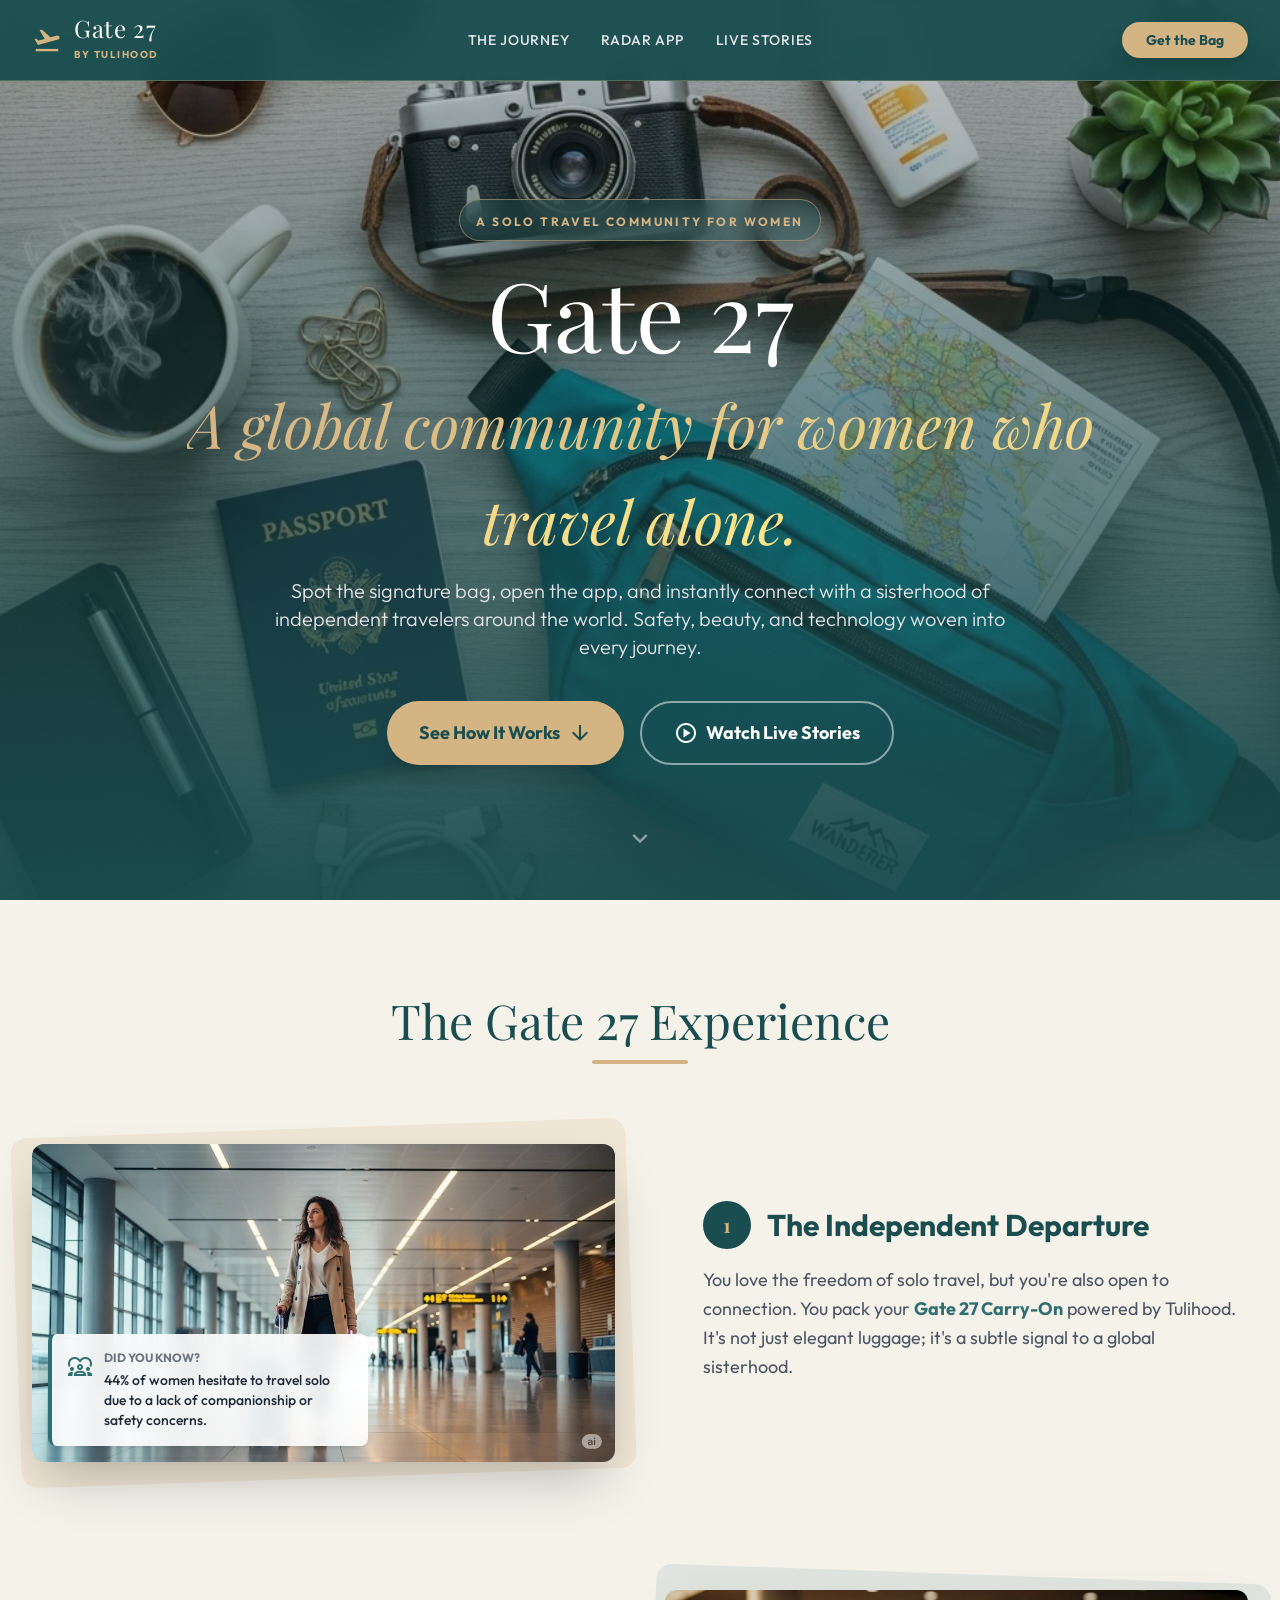
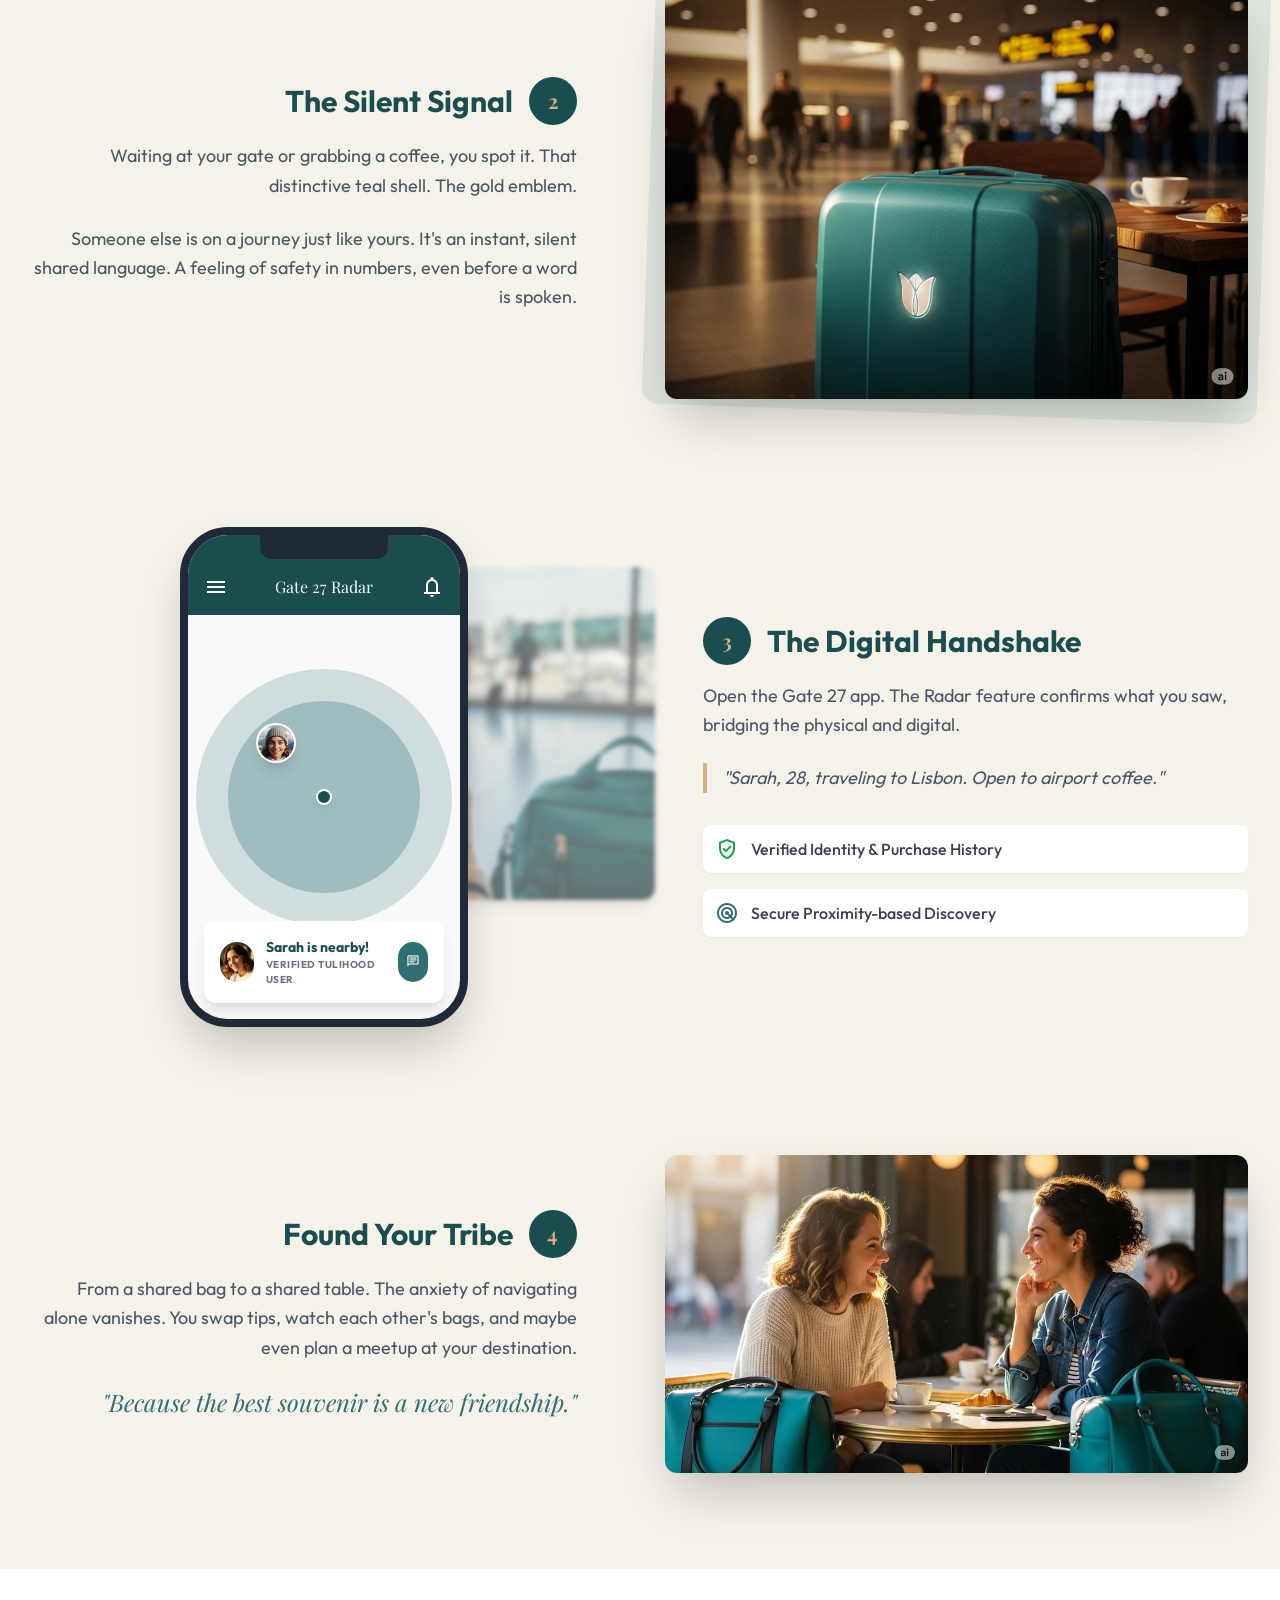
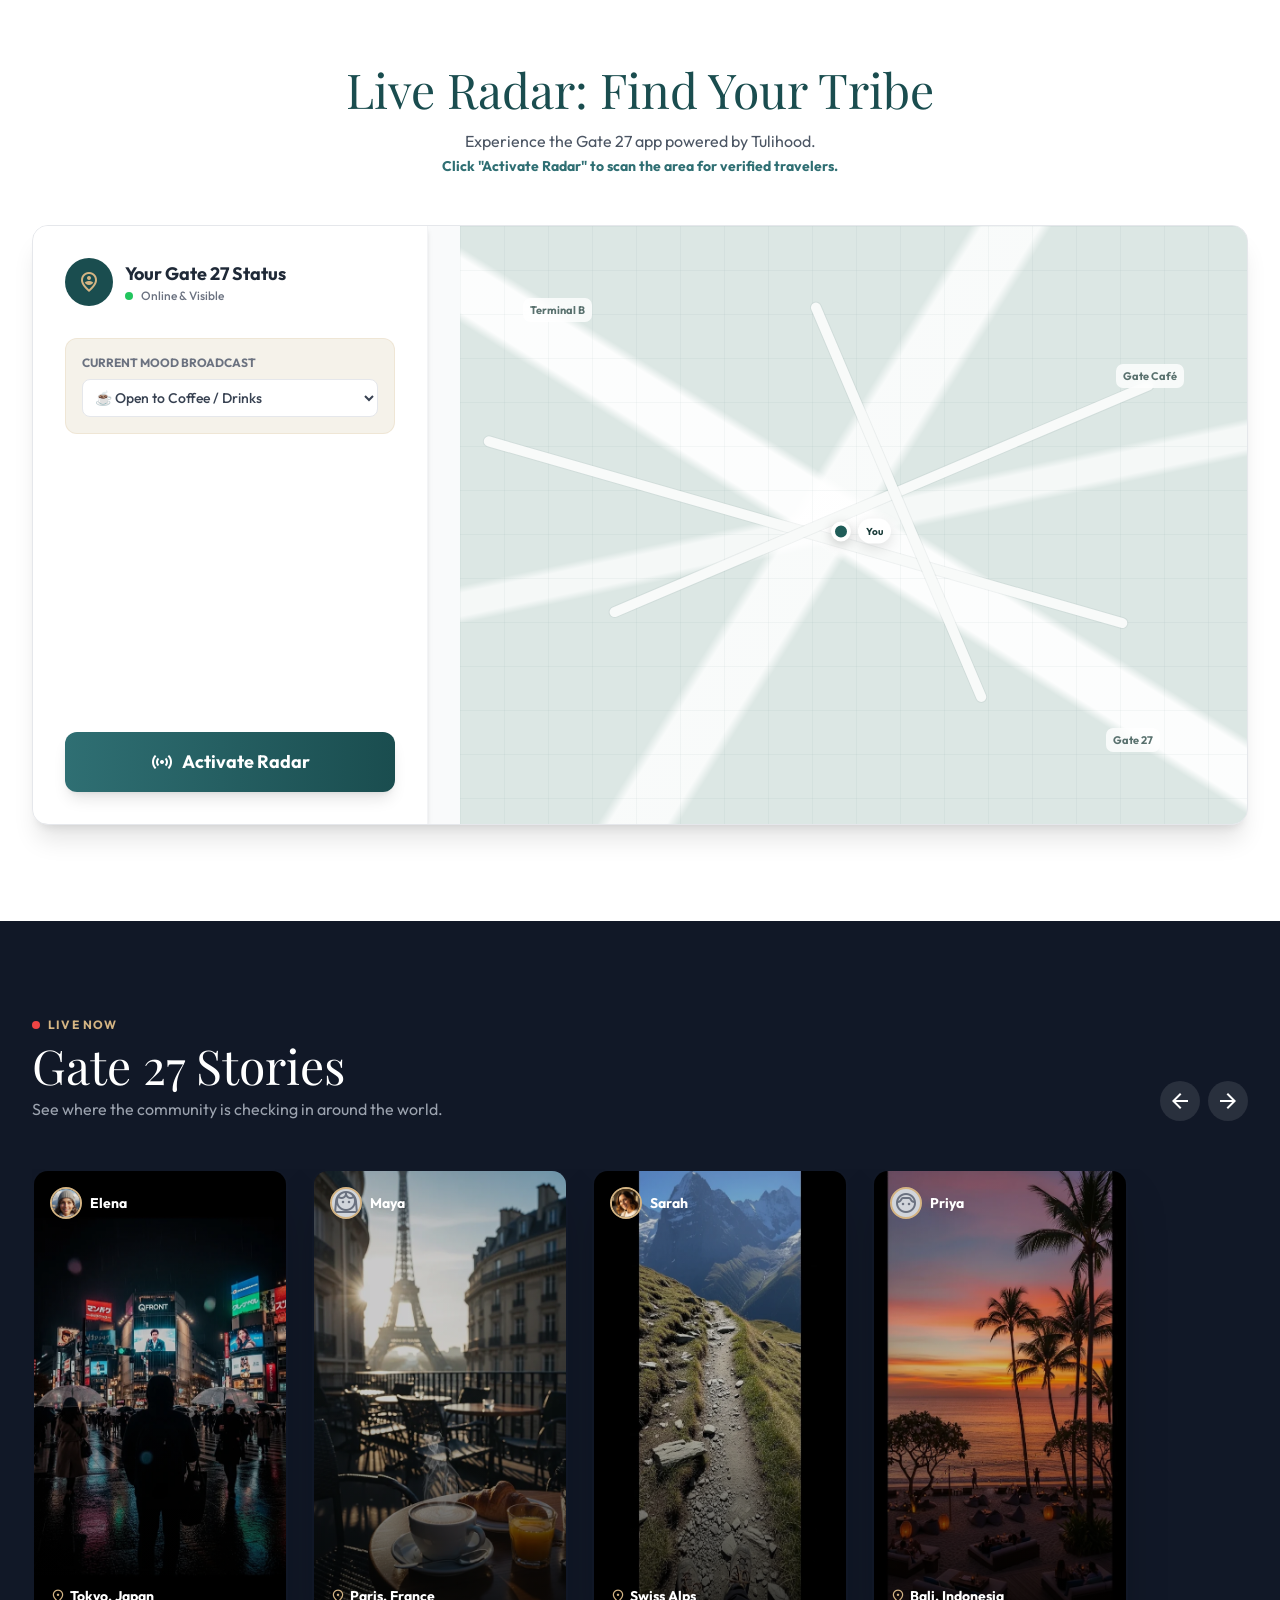
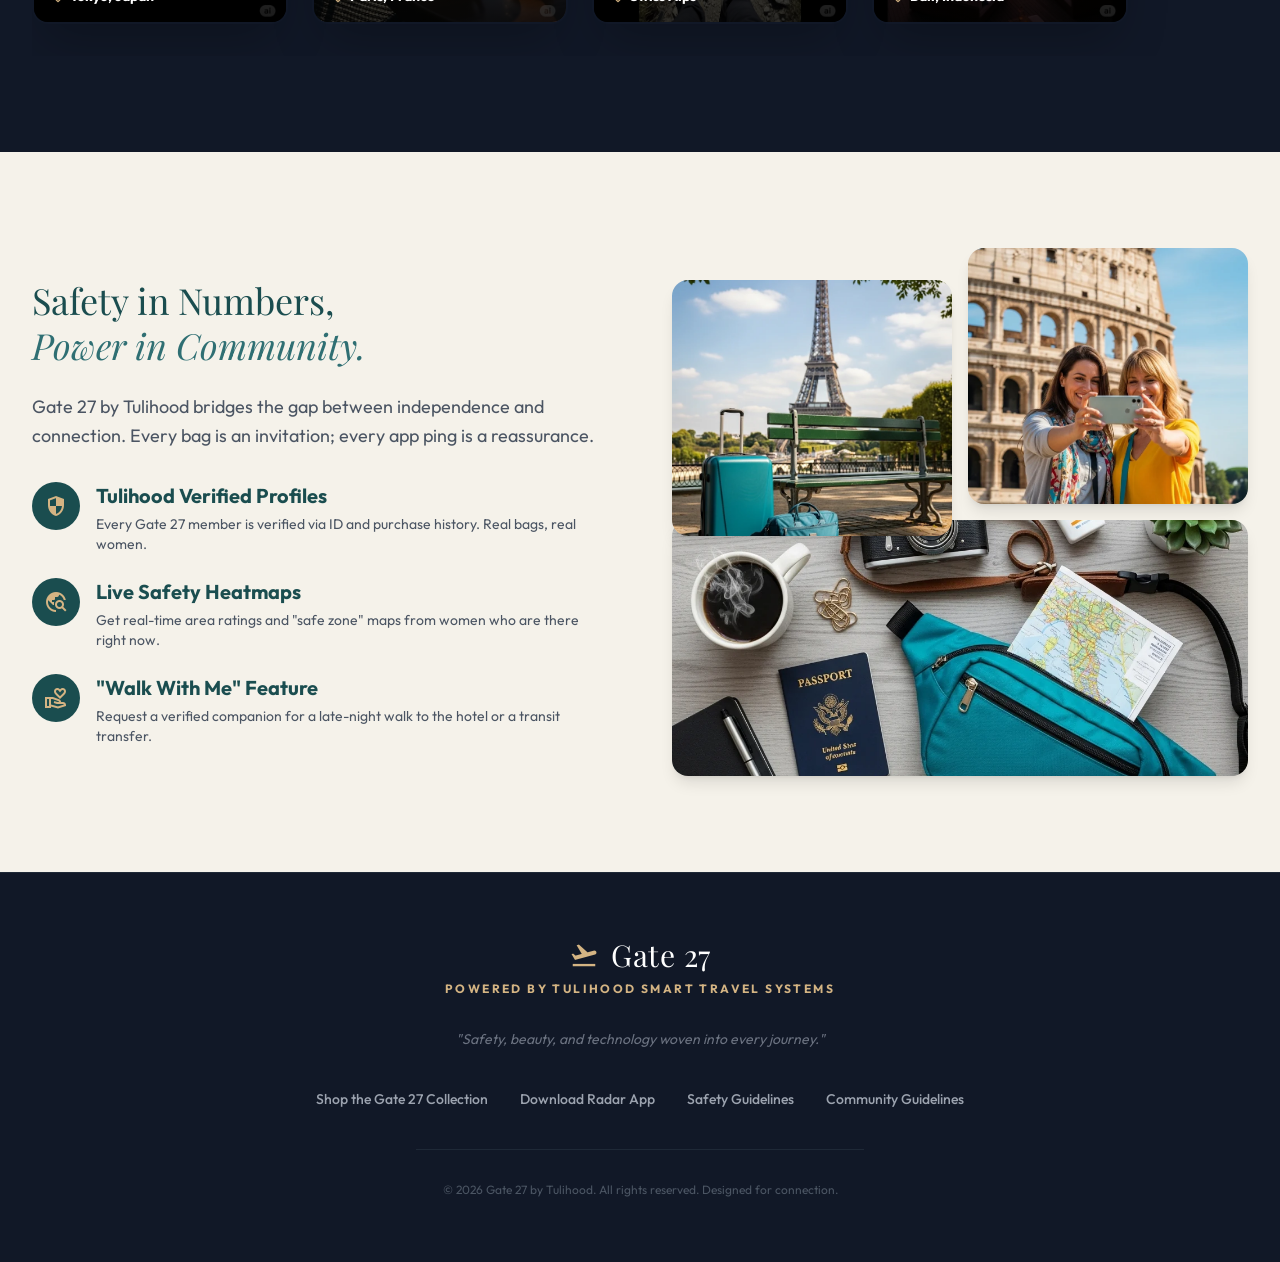
==== commit 6b335eed: "Update index.html" ====
--- a/index.html
+++ b/index.html
@@ -1,1936 +1,1551 @@
 <!DOCTYPE html>
-<html lang="en">
-<head>
-  <meta charset="UTF-8" />
-  <meta name="viewport" content="width=device-width, initial-scale=1.0" />
-  <title>GATE 27 — The Solo Sisterhood | Designed for Her Freedom, Not Her Fear</title>
-  
-  <!-- Meta & Open Graph -->
-  <meta name="description" content="A connected travel experience designed for women who go solo. Combining thoughtful travel design, discreet safety technology (Tulihood), and a global sisterhood." />
-  <meta property="og:title" content="GATE 27 — The Solo Sisterhood" />
-  <meta property="og:description" content="Safety should expand women's freedom, not restrict it. Explore independently. Stay connected when it matters." />
-  <meta property="og:type" content="website" />
-  
-  <!-- Fonts -->
-  <link rel="preconnect" href="https://fonts.googleapis.com">
-  <link rel="preconnect" href="https://fonts.gstatic.com" crossorigin>
-  <link href="https://fonts.googleapis.com/css2?family=Cormorant+Garamond:ital,wght@0,400;0,500;0,600;0,700;1,400;1,600&family=Plus+Jakarta+Sans:wght@300;400;500;600;700&family=Space+Grotesk:wght@400;500;600&display=swap" rel="stylesheet">
-  
-  <style>
-    :root {
-      --bg-primary: #FAF8F5;
-      --bg-surface: #FFFFFF;
-      --bg-secondary: #F4EFEA;
-      --bg-tertiary: #EBE5DC;
-      --bg-dark: #191716;
-      --bg-dark-surface: #24201E;
-      
-      --text-main: #1C1917;
-      --text-muted: #615A53;
-      --text-light: #948B82;
-      --text-on-dark: #FAF8F5;
-      --text-on-dark-muted: #BDB5AC;
-      
-      --accent-terracotta: #C4623F;
-      --accent-terracotta-hover: #B05332;
-      --accent-terracotta-soft: #E89274;
-      --accent-terracotta-light: #FAECE7;
-      --accent-sand: #D9CFC4;
-      --accent-warm-gold: #B89047;
-      --accent-gold-soft: #F0DFC0;
-      --accent-sage: #5A7562;
-      --accent-sage-light: #EBF2ED;
-      
-      --border-light: rgba(28, 25, 23, 0.08);
-      --border-medium: rgba(28, 25, 23, 0.15);
-      --border-dark: rgba(250, 248, 245, 0.12);
-      
-      --font-serif: 'Cormorant Garamond', Georgia, serif;
-      --font-sans: 'Plus Jakarta Sans', -apple-system, BlinkMacSystemFont, sans-serif;
-      --font-mono: 'Space Grotesk', monospace;
-      
-      --radius-sm: 6px;
-      --radius-md: 12px;
-      --radius-lg: 24px;
-      --radius-full: 9999px;
-      
-      --shadow-subtle: 0 4px 20px rgba(0, 0, 0, 0.03);
-      --shadow-card: 0 10px 30px rgba(0, 0, 0, 0.05);
-      --transition: all 0.3s cubic-bezier(0.16, 1, 0.3, 1);
-    }
-
-    *, *::before, *::after {
-      box-sizing: border-box;
-      margin: 0;
-      padding: 0;
-    }
-
-    html {
-      scroll-behavior: smooth;
-      font-size: 16px;
-      background-color: var(--bg-primary);
-      color: var(--text-main);
-    }
-
-    body {
-      font-family: var(--font-sans);
-      line-height: 1.6;
-      -webkit-font-smoothing: antialiased;
-      overflow-x: hidden;
-    }
-
-    h1, h2, h3, h4, .font-serif {
-      font-family: var(--font-serif);
-      font-weight: 500;
-      letter-spacing: -0.01em;
-      line-height: 1.15;
-    }
-
-    .eyebrow {
-      font-family: var(--font-mono);
-      text-transform: uppercase;
-      letter-spacing: 0.16em;
-      font-size: 0.75rem;
-      font-weight: 600;
-      color: var(--accent-terracotta);
-      margin-bottom: 0.85rem;
-      display: inline-block;
-    }
-
-    .eyebrow-dark {
-      color: var(--accent-terracotta-soft);
-    }
-
-    p {
-      color: var(--text-muted);
-      font-size: 1.05rem;
-      line-height: 1.75;
-    }
-
-    .container {
-      max-width: 1240px;
-      margin: 0 auto;
-      padding: 0 2rem;
-    }
-
-    section {
-      padding: 6.5rem 0;
-      position: relative;
-    }
-
-    .btn {
-      display: inline-flex;
-      align-items: center;
-      justify-content: center;
-      gap: 0.5rem;
-      padding: 0.85rem 1.85rem;
-      font-family: var(--font-sans);
-      font-size: 0.9rem;
-      font-weight: 600;
-      letter-spacing: 0.02em;
-      text-decoration: none;
-      border-radius: var(--radius-full);
-      transition: var(--transition);
-      cursor: pointer;
-      border: 1px solid transparent;
-    }
-
-    .btn-primary {
-      background-color: var(--accent-terracotta);
-      color: #FFFFFF;
-      box-shadow: 0 4px 14px rgba(196, 98, 63, 0.25);
-    }
-
-    .btn-primary:hover {
-      background-color: var(--accent-terracotta-hover);
-      transform: translateY(-2px);
-      box-shadow: 0 8px 22px rgba(196, 98, 63, 0.35);
-    }
-
-    .btn-secondary {
-      background-color: transparent;
-      color: var(--text-main);
-      border-color: var(--border-medium);
-    }
-
-    .btn-secondary:hover {
-      border-color: var(--text-main);
-      background-color: rgba(28, 25, 23, 0.04);
-      transform: translateY(-2px);
-    }
-
-    .btn-light-secondary {
-      background-color: transparent;
-      color: var(--text-on-dark);
-      border-color: var(--border-dark);
-    }
-
-    .btn-light-secondary:hover {
-      border-color: var(--text-on-dark);
-      background-color: rgba(255, 255, 255, 0.08);
-      transform: translateY(-2px);
-    }
-
-    .btn-sm {
-      padding: 0.55rem 1.35rem;
-      font-size: 0.82rem;
-    }
-
-    .stage-badge {
-      display: inline-flex;
-      align-items: center;
-      gap: 0.5rem;
-      padding: 0.4rem 0.95rem;
-      background: var(--accent-terracotta-light);
-      border: 1px solid rgba(196, 98, 63, 0.25);
-      border-radius: var(--radius-full);
-      font-family: var(--font-mono);
-      font-size: 0.72rem;
-      color: var(--accent-terracotta);
-      margin-bottom: 1.5rem;
-      font-weight: 500;
-    }
-
-    .stage-dot {
-      width: 6px;
-      height: 6px;
-      background-color: var(--accent-terracotta);
-      border-radius: 50%;
-      display: inline-block;
-      animation: pulseDot 2s infinite ease-in-out;
-    }
-
-    @keyframes pulseDot {
-      0%, 100% { opacity: 1; transform: scale(1); }
-      50% { opacity: 0.4; transform: scale(1.3); }
-    }
-
-    header.site-header {
-      position: fixed;
-      top: 0;
-      left: 0;
-      right: 0;
-      z-index: 1000;
-      background: rgba(250, 248, 245, 0.88);
-      backdrop-filter: blur(16px);
-      border-bottom: 1px solid var(--border-light);
-      transition: var(--transition);
-    }
-
-    .nav-container {
-      display: flex;
-      align-items: center;
-      justify-content: space-between;
-      height: 80px;
-      max-width: 1240px;
-      margin: 0 auto;
-      padding: 0 2rem;
-    }
-
-    .brand-logo-wrap {
-      display: flex;
-      flex-direction: column;
-      text-decoration: none;
-      color: var(--text-main);
-    }
-
-    .brand-title {
-      font-family: var(--font-serif);
-      font-size: 1.85rem;
-      font-weight: 700;
-      letter-spacing: 0.06em;
-      line-height: 1;
-    }
-
-    .brand-subtitle {
-      font-family: var(--font-mono);
-      font-size: 0.6rem;
-      letter-spacing: 0.22em;
-      color: var(--text-light);
-      text-transform: uppercase;
-      margin-top: 3px;
-    }
-
-    .nav-links {
-      display: flex;
-      align-items: center;
-      gap: 2.25rem;
-      list-style: none;
-    }
-
-    .nav-link {
-      text-decoration: none;
-      color: var(--text-muted);
-      font-size: 0.9rem;
-      font-weight: 500;
-      transition: var(--transition);
-    }
-
-    .nav-link:hover {
-      color: var(--accent-terracotta);
-    }
-
-    /* Hero */
-    .hero-section {
-      min-height: 94vh;
-      display: flex;
-      align-items: center;
-      padding-top: 140px;
-      padding-bottom: 5.5rem;
-      background: radial-gradient(circle at 85% 15%, rgba(232, 146, 116, 0.12) 0%, rgba(250, 248, 245, 0) 55%),
-                  radial-gradient(circle at 12% 85%, rgba(217, 207, 196, 0.35) 0%, rgba(250, 248, 245, 0) 65%);
-    }
-
-    .hero-grid {
-      display: grid;
-      grid-template-columns: 1.15fr 0.85fr;
-      gap: 4.5rem;
-      align-items: center;
-    }
-
-    .hero-brand-mark {
-      font-family: var(--font-mono);
-      font-size: 0.82rem;
-      letter-spacing: 0.25em;
-      color: var(--text-light);
-      margin-bottom: 0.75rem;
-      text-transform: uppercase;
-    }
-
-    .hero-title {
-      font-size: clamp(2.8rem, 5.2vw, 4.4rem);
-      font-weight: 600;
-      color: var(--text-main);
-      line-height: 1.08;
-      margin-bottom: 1.35rem;
-    }
-
-    .hero-title em {
-      font-style: italic;
-      font-family: var(--font-serif);
-      font-weight: 400;
-      color: var(--accent-terracotta);
-    }
-
-    .hero-description {
-      font-size: 1.15rem;
-      line-height: 1.75;
-      color: var(--text-muted);
-      margin-bottom: 2.25rem;
-    }
-
-    .hero-cta-group {
-      display: flex;
-      flex-wrap: wrap;
-      align-items: center;
-      gap: 1.1rem;
-      margin-bottom: 2.5rem;
-    }
-
-    .hero-credo-banner {
-      display: flex;
-      align-items: center;
-      gap: 0.75rem;
-      padding-top: 1.5rem;
-      border-top: 1px solid var(--border-light);
-      font-family: var(--font-serif);
-      font-size: 1.25rem;
-      font-style: italic;
-      color: var(--text-main);
-    }
-
-    .hero-credo-banner::before {
-      content: "✦";
-      color: var(--accent-warm-gold);
-      font-style: normal;
-      font-size: 1rem;
-    }
-
-    .hero-visual-card {
-      background: var(--bg-surface);
-      border-radius: var(--radius-lg);
-      padding: 1.5rem;
-      border: 1px solid var(--border-light);
-      box-shadow: var(--shadow-card);
-    }
-
-    .hero-image-box {
-      width: 100%;
-      height: 480px;
-      border-radius: calc(var(--radius-lg) - 6px);
-      background: linear-gradient(150deg, #3A3532 0%, #1F1C1B 100%);
-      display: flex;
-      flex-direction: column;
-      justify-content: flex-end;
-      padding: 2.25rem;
-      position: relative;
-      overflow: hidden;
-      color: #FFFFFF;
-    }
-
-    .hero-badge-tag {
-      position: relative;
-      z-index: 2;
-      display: inline-block;
-      font-family: var(--font-mono);
-      font-size: 0.7rem;
-      letter-spacing: 0.15em;
-      text-transform: uppercase;
-      background: rgba(255, 255, 255, 0.18);
-      backdrop-filter: blur(10px);
-      padding: 0.35rem 0.85rem;
-      border-radius: var(--radius-full);
-      margin-bottom: 1rem;
-      border: 1px solid rgba(255, 255, 255, 0.2);
-    }
-
-    .hero-image-quote {
-      position: relative;
-      z-index: 2;
-      font-family: var(--font-serif);
-      font-size: 1.5rem;
-      line-height: 1.35;
-      font-style: italic;
-      color: #FFFFFF;
-    }
-
-    /* Problem Section */
-    .problem-section {
-      background-color: var(--bg-surface);
-      border-top: 1px solid var(--border-light);
-      border-bottom: 1px solid var(--border-light);
-    }
-
-    .problem-grid {
-      display: grid;
-      grid-template-columns: 1fr 1fr;
-      gap: 5rem;
-      align-items: start;
-    }
-
-    .invisible-decisions-list {
-      list-style: none;
-      display: flex;
-      flex-direction: column;
-      gap: 0.85rem;
-      margin: 1.5rem 0 2.25rem;
-    }
-
-    .decision-item {
-      display: flex;
-      align-items: baseline;
-      gap: 1rem;
-      padding: 0.9rem 1.25rem;
-      background: var(--bg-primary);
-      border-radius: var(--radius-md);
-      border-left: 3px solid var(--accent-terracotta-soft);
-      font-size: 0.98rem;
-      color: var(--text-main);
-      font-weight: 500;
-    }
-
-    .decision-num {
-      font-family: var(--font-mono);
-      font-size: 0.75rem;
-      color: var(--accent-terracotta);
-      font-weight: 600;
-    }
-
-    /* Spectrum */
-    .spectrum-card {
-      background: var(--bg-primary);
-      border-radius: var(--radius-lg);
-      padding: 2.5rem;
-      border: 1px solid var(--border-light);
-      box-shadow: var(--shadow-subtle);
-    }
-
-    .spectrum-bar-wrap {
-      display: flex;
-      flex-direction: column;
-      gap: 0.75rem;
-      margin: 1.5rem 0 2.25rem;
-    }
-
-    .spectrum-step {
-      display: flex;
-      align-items: center;
-      justify-content: space-between;
-      padding: 1rem 1.35rem;
-      border-radius: var(--radius-md);
-      background: #FFFFFF;
-      border: 1px solid var(--border-light);
-      transition: var(--transition);
-      cursor: pointer;
-    }
-
-    .spectrum-step:hover {
-      border-color: var(--accent-terracotta-soft);
-      transform: translateX(4px);
-    }
-
-    .spectrum-step.active {
-      background: #FFF9F6;
-      border-color: var(--accent-terracotta);
-      box-shadow: 0 4px 16px rgba(196, 98, 63, 0.12);
-    }
-
-    .spectrum-label {
-      font-family: var(--font-mono);
-      font-size: 0.85rem;
-      font-weight: 600;
-      letter-spacing: 0.08em;
-    }
-
-    .step-confident { color: var(--accent-sage); }
-    .step-uncertain { color: var(--accent-warm-gold); }
-    .step-uncomfortable { color: var(--accent-terracotta); }
-    .step-threatened { color: #A64426; }
-    .step-emergency { color: #8C2D19; }
-
-    .spectrum-badge-focus {
-      font-family: var(--font-mono);
-      font-size: 0.65rem;
-      letter-spacing: 0.12em;
-      background: var(--accent-terracotta);
-      color: #FFFFFF;
-      padding: 0.2rem 0.55rem;
-      border-radius: var(--radius-sm);
-    }
-
-    .spectrum-quote-box {
-      padding: 1.5rem;
-      background: #FFFFFF;
-      border-radius: var(--radius-md);
-      border-left: 3px solid var(--accent-terracotta);
-    }
-
-    .spectrum-quote-box p {
-      font-family: var(--font-serif);
-      font-size: 1.35rem;
-      font-style: italic;
-      color: var(--text-main);
-      line-height: 1.4;
-    }
-
-    /* Tulihood System */
-    .section-header-center {
-      text-align: center;
-      max-width: 780px;
-      margin: 0 auto 4.5rem;
-    }
-
-    .product-duo-grid {
-      display: grid;
-      grid-template-columns: 1fr 1fr;
-      gap: 2.5rem;
-      margin-bottom: 4.5rem;
-    }
-
-    .product-card {
-      background: var(--bg-surface);
-      border-radius: var(--radius-lg);
-      padding: 3.25rem;
-      border: 1px solid var(--border-light);
-      box-shadow: var(--shadow-card);
-      display: flex;
-      flex-direction: column;
-      justify-content: space-between;
-      position: relative;
-    }
-
-    .product-badge {
-      position: absolute;
-      top: 2rem;
-      right: 2rem;
-      font-family: var(--font-mono);
-      font-size: 0.7rem;
-      letter-spacing: 0.12em;
-      padding: 0.35rem 0.8rem;
-      background: var(--bg-secondary);
-      border-radius: var(--radius-full);
-      color: var(--text-muted);
-    }
-
-    .product-card-title {
-      font-size: 2.1rem;
-      margin-bottom: 0.75rem;
-      color: var(--text-main);
-    }
-
-    .feature-checklist {
-      list-style: none;
-      display: flex;
-      flex-direction: column;
-      gap: 1.15rem;
-      margin: 1.5rem 0 2.5rem;
-    }
-
-    .feature-item {
-      display: flex;
-      align-items: flex-start;
-      gap: 0.85rem;
-      font-size: 0.98rem;
-      color: var(--text-main);
-    }
-
-    .feature-icon {
-      color: var(--accent-terracotta);
-      font-size: 1.05rem;
-      line-height: 1.4;
-    }
-
-    .interaction-flow-card {
-      background: var(--bg-surface);
-      border-radius: var(--radius-lg);
-      padding: 3.5rem;
-      border: 1px solid var(--border-light);
-      box-shadow: var(--shadow-subtle);
-      text-align: center;
-    }
-
-    .flow-steps {
-      display: grid;
-      grid-template-columns: repeat(4, 1fr);
-      gap: 1.75rem;
-      margin-top: 2.75rem;
-    }
-
-    .flow-step-item {
-      display: flex;
-      flex-direction: column;
-      align-items: center;
-      padding: 1.5rem 1rem;
-      background: var(--bg-primary);
-      border-radius: var(--radius-md);
-      border: 1px solid var(--border-light);
-    }
-
-    .flow-step-num {
-      font-family: var(--font-mono);
-      font-size: 0.75rem;
-      color: var(--accent-terracotta);
-      font-weight: 600;
-      margin-bottom: 0.5rem;
-    }
-
-    .flow-step-title {
-      font-weight: 700;
-      font-size: 1.1rem;
-      letter-spacing: 0.04em;
-      margin-bottom: 0.5rem;
-      color: var(--text-main);
-    }
-
-    /* Scenarios */
-    .scenarios-section {
-      background-color: var(--bg-secondary);
-    }
-
-    .scenarios-grid {
-      display: grid;
-      grid-template-columns: repeat(3, 1fr);
-      gap: 2rem;
-      margin-bottom: 3.5rem;
-    }
-
-    .scenario-card {
-      background: var(--bg-surface);
-      border-radius: var(--radius-lg);
-      padding: 2.75rem 2.25rem;
-      border: 1px solid var(--border-light);
-      box-shadow: var(--shadow-subtle);
-      display: flex;
-      flex-direction: column;
-      justify-content: space-between;
-      transition: var(--transition);
-    }
-
-    .scenario-card:hover {
-      transform: translateY(-4px);
-      box-shadow: var(--shadow-card);
-    }
-
-    .scenario-id {
-      font-family: var(--font-mono);
-      font-size: 0.75rem;
-      letter-spacing: 0.15em;
-      color: var(--accent-terracotta);
-      font-weight: 600;
-      margin-bottom: 1rem;
-    }
-
-    .scenario-headline {
-      font-size: 1.6rem;
-      margin-bottom: 1.1rem;
-      color: var(--text-main);
-    }
-
-    .scenario-prompt {
-      background: var(--bg-primary);
-      padding: 1.25rem;
-      border-radius: var(--radius-md);
-      font-style: italic;
-      font-size: 0.95rem;
-      line-height: 1.65;
-      color: var(--text-main);
-      margin-bottom: 1.5rem;
-      border-left: 2px solid var(--accent-sand);
-    }
-
-    .scenario-action-list {
-      list-style: none;
-      display: flex;
-      flex-direction: column;
-      gap: 0.65rem;
-      font-size: 0.92rem;
-      color: var(--text-muted);
-    }
-
-    .scenario-action-list li::before {
-      content: "→ ";
-      color: var(--accent-terracotta);
-      font-weight: 700;
-    }
-
-    .scenarios-philosophy-banner {
-      max-width: 800px;
-      margin: 0 auto;
-      text-align: center;
-      padding: 2rem 3rem;
-      background: var(--bg-surface);
-      border-radius: var(--radius-full);
-      border: 1px solid var(--border-light);
-    }
-
-    .scenarios-philosophy-banner p {
-      font-family: var(--font-serif);
-      font-size: 1.45rem;
-      font-style: italic;
-      color: var(--text-main);
-    }
-
-    /* Comparison Table */
-    .comparison-table-wrap {
-      overflow-x: auto;
-      margin-bottom: 2.5rem;
-    }
-
-    .comparison-table {
-      width: 100%;
-      border-collapse: collapse;
-      background: var(--bg-surface);
-      border-radius: var(--radius-lg);
-      overflow: hidden;
-      border: 1px solid var(--border-light);
-    }
-
-    .comparison-table th, 
-    .comparison-table td {
-      padding: 1.35rem 1.65rem;
-      text-align: left;
-      border-bottom: 1px solid var(--border-light);
-    }
-
-    .comparison-table th {
-      background: var(--bg-secondary);
-      font-family: var(--font-mono);
-      font-size: 0.75rem;
-      letter-spacing: 0.14em;
-      text-transform: uppercase;
-      color: var(--text-muted);
-    }
-
-    .comparison-table tr.highlight-row {
-      background: #FFF9F6;
-    }
-
-    .comparison-table tr.highlight-row td {
-      border-bottom: 2px solid var(--accent-terracotta);
-      font-weight: 500;
-    }
-
-    .tag-good {
-      display: inline-block;
-      padding: 0.3rem 0.75rem;
-      border-radius: var(--radius-sm);
-      background: var(--accent-sage-light);
-      color: var(--accent-sage);
-      font-size: 0.82rem;
-      font-weight: 600;
-    }
-
-    .tag-missing {
-      display: inline-block;
-      padding: 0.3rem 0.75rem;
-      border-radius: var(--radius-sm);
-      background: #FDF2F2;
-      color: #A83838;
-      font-size: 0.82rem;
-      font-weight: 500;
-    }
-
-    .tag-gate27 {
-      display: inline-block;
-      padding: 0.4rem 0.85rem;
-      border-radius: var(--radius-sm);
-      background: var(--accent-terracotta);
-      color: #FFFFFF;
-      font-size: 0.85rem;
-      font-weight: 600;
-    }
-
-    /* Sisterhood */
-    .sisterhood-section {
-      background: linear-gradient(180deg, var(--bg-primary) 0%, var(--bg-secondary) 100%);
-    }
-
-    .sisterhood-pillars-grid {
-      display: grid;
-      grid-template-columns: repeat(3, 1fr);
-      gap: 2.25rem;
-      margin-top: 3.5rem;
-    }
-
-    .pillar-card {
-      background: var(--bg-surface);
-      border-radius: var(--radius-lg);
-      padding: 2.5rem;
-      border: 1px solid var(--border-light);
-      box-shadow: var(--shadow-subtle);
-    }
-
-    /* Founder */
-    .founder-section {
-      background-color: var(--bg-dark);
-      color: var(--text-on-dark);
-    }
-
-    .founder-grid {
-      display: grid;
-      grid-template-columns: 0.95fr 1.05fr;
-      gap: 5rem;
-      align-items: center;
-    }
-
-    .founder-visual {
-      background: var(--bg-dark-surface);
-      border-radius: var(--radius-lg);
-      padding: 3rem;
-      border: 1px solid var(--border-dark);
-    }
-
-    .founder-visual-quote {
-      font-family: var(--font-serif);
-      font-size: 2.15rem;
-      font-style: italic;
-      line-height: 1.35;
-      color: var(--accent-gold-soft);
-      margin-bottom: 1.75rem;
-    }
-
-    .founder-story-body p {
-      color: var(--text-on-dark-muted);
-      font-size: 1.08rem;
-      margin-bottom: 1.4rem;
-      line-height: 1.8;
-    }
-
-    .founder-story-body .highlight-text {
-      color: #FFFFFF;
-      font-weight: 500;
-    }
-
-    /* Manifesto */
-    .manifesto-section {
-      background-color: var(--bg-primary);
-      text-align: center;
-      padding: 8.5rem 0;
-    }
-
-    .manifesto-box {
-      max-width: 860px;
-      margin: 0 auto;
-    }
-
-    .manifesto-headline {
-      font-size: clamp(2.6rem, 4.5vw, 4rem);
-      margin-bottom: 2rem;
-      color: var(--text-main);
-    }
-
-    .manifesto-body {
-      font-size: 1.25rem;
-      line-height: 1.9;
-      color: var(--text-muted);
-      margin-bottom: 3.5rem;
-    }
-
-    .manifesto-big-statement {
-      font-family: var(--font-serif);
-      font-size: clamp(2rem, 3.6vw, 3.1rem);
-      font-style: italic;
-      color: var(--accent-terracotta);
-      line-height: 1.25;
-      padding: 3rem 2.5rem;
-      background: var(--bg-surface);
-      border-radius: var(--radius-lg);
-      border: 1px solid var(--border-light);
-      box-shadow: var(--shadow-card);
-    }
-
-    /* Audience */
-    .audience-grid {
-      display: grid;
-      grid-template-columns: repeat(4, 1fr);
-      gap: 1.75rem;
-      margin-top: 3.5rem;
-    }
-
-    .audience-card {
-      background: var(--bg-primary);
-      border-radius: var(--radius-md);
-      padding: 2.25rem 1.75rem;
-      border: 1px solid var(--border-light);
-      text-align: center;
-    }
-
-    /* Stage */
-    .stage-section {
-      background-color: var(--bg-secondary);
-    }
-
-    .timeline-wrap {
-      display: grid;
-      grid-template-columns: repeat(4, 1fr);
-      gap: 1.75rem;
-      margin-top: 3.5rem;
-    }
-
-    .timeline-card {
-      background: var(--bg-surface);
-      border-radius: var(--radius-lg);
-      padding: 2.25rem 1.75rem;
-      border: 1px solid var(--border-light);
-    }
-
-    .timeline-month {
-      font-family: var(--font-mono);
-      font-size: 0.8rem;
-      letter-spacing: 0.16em;
-      color: var(--accent-terracotta);
-      margin-bottom: 0.6rem;
-      font-weight: 600;
-    }
-
-    /* Ecosystem */
-    .ecosystem-flow-grid {
-      display: grid;
-      grid-template-columns: repeat(3, 1fr);
-      gap: 2rem;
-      margin-top: 3.5rem;
-    }
-
-    .eco-tier-card {
-      background: var(--bg-primary);
-      border-radius: var(--radius-lg);
-      padding: 2.75rem 2.25rem;
-      border: 1px solid var(--border-light);
-    }
-
-    .eco-tier-num {
-      font-family: var(--font-mono);
-      font-size: 0.75rem;
-      letter-spacing: 0.16em;
-      color: var(--text-light);
-      margin-bottom: 0.75rem;
-    }
-
-    .eco-tier-name {
-      font-size: 1.85rem;
-      margin-bottom: 0.5rem;
-      color: var(--text-main);
-    }
-
-    .eco-tier-role {
-      font-family: var(--font-mono);
-      font-size: 0.78rem;
-      color: var(--accent-terracotta);
-      text-transform: uppercase;
-      letter-spacing: 0.08em;
-      margin-bottom: 1.25rem;
-      font-weight: 600;
-    }
-
-    /* Vision */
-    .vision-grid {
-      display: grid;
-      grid-template-columns: repeat(5, 1fr);
-      gap: 1.25rem;
-      margin-top: 3.5rem;
-    }
-
-    .vision-card {
-      background: var(--bg-surface);
-      border-radius: var(--radius-md);
-      padding: 2rem 1.35rem;
-      border: 1px solid var(--border-light);
-      display: flex;
-      flex-direction: column;
-      justify-content: space-between;
-    }
-
-    .vision-num {
-      font-family: var(--font-mono);
-      font-size: 0.8rem;
-      color: var(--accent-terracotta);
-      margin-bottom: 0.75rem;
-      font-weight: 600;
-    }
-
-    /* Final CTA */
-    .cta-section {
-      background: var(--bg-dark);
-      color: var(--text-on-dark);
-      text-align: center;
-      padding: 8.5rem 0;
-      position: relative;
-    }
-
-    .cta-container {
-      max-width: 800px;
-      margin: 0 auto;
-    }
-
-    .cta-headline {
-      font-size: clamp(2.6rem, 5vw, 4rem);
-      line-height: 1.12;
-      color: var(--text-on-dark);
-      margin-bottom: 1.5rem;
-    }
-
-    .cta-tagline {
-      font-family: var(--font-serif);
-      font-size: 1.75rem;
-      font-style: italic;
-      color: var(--accent-gold-soft);
-      margin-bottom: 2.75rem;
-    }
-
-    .waitlist-form {
-      display: flex;
-      max-width: 520px;
-      margin: 0 auto 2.5rem;
-      gap: 0.75rem;
-    }
-
-    .waitlist-input {
-      flex: 1;
-      padding: 0.95rem 1.4rem;
-      border-radius: var(--radius-full);
-      border: 1px solid var(--border-dark);
-      background: var(--bg-dark-surface);
-      color: #FFFFFF;
-      font-family: var(--font-sans);
-      font-size: 0.95rem;
-      outline: none;
-    }
-
-    .waitlist-input:focus {
-      border-color: var(--accent-terracotta);
-    }
-
-    .cta-footer-line {
-      font-family: var(--font-mono);
-      font-size: 0.82rem;
-      letter-spacing: 0.2em;
-      color: var(--text-on-dark-muted);
-      text-transform: uppercase;
-    }
-
-    /* Footer */
-    footer.site-footer {
-      background: #12100F;
-      color: var(--text-on-dark-muted);
-      padding: 4.5rem 0 2.5rem;
-      border-top: 1px solid var(--border-dark);
-    }
-
-    .footer-grid {
-      display: grid;
-      grid-template-columns: 2fr 1fr 1fr 1fr;
-      gap: 3rem;
-      margin-bottom: 3.5rem;
-    }
-
-    .footer-brand h3 {
-      font-family: var(--font-serif);
-      font-size: 1.9rem;
-      color: #FFFFFF;
-      margin-bottom: 0.5rem;
-    }
-
-    .footer-col-title {
-      font-family: var(--font-mono);
-      font-size: 0.75rem;
-      letter-spacing: 0.15em;
-      color: #FFFFFF;
-      text-transform: uppercase;
-      margin-bottom: 1.2rem;
-    }
-
-    .footer-links {
-      list-style: none;
-      display: flex;
-      flex-direction: column;
-      gap: 0.75rem;
-    }
-
-    .footer-links a {
-      color: var(--text-on-dark-muted);
-      text-decoration: none;
-      font-size: 0.9rem;
-      transition: var(--transition);
-    }
-
-    .footer-links a:hover {
-      color: var(--accent-terracotta-soft);
-    }
-
-    .footer-bottom {
-      display: flex;
-      justify-content: space-between;
-      align-items: center;
-      padding-top: 2rem;
-      border-top: 1px solid var(--border-dark);
-      font-size: 0.82rem;
-      color: #6E6862;
-    }
-
-    /* Modal */
-    .modal-overlay {
-      position: fixed;
-      inset: 0;
-      background: rgba(0, 0, 0, 0.7);
-      backdrop-filter: blur(8px);
-      z-index: 2000;
-      display: flex;
-      align-items: center;
-      justify-content: center;
-      opacity: 0;
-      pointer-events: none;
-      transition: var(--transition);
-    }
-
-    .modal-overlay.active {
-      opacity: 1;
-      pointer-events: auto;
-    }
-
-    .modal-box {
-      background: var(--bg-surface);
-      border-radius: var(--radius-lg);
-      padding: 3rem 2.5rem;
-      max-width: 480px;
-      width: 90%;
-      text-align: center;
-      position: relative;
-    }
-
-    .modal-close {
-      position: absolute;
-      top: 1.25rem;
-      right: 1.25rem;
-      background: none;
-      border: none;
-      font-size: 1.5rem;
-      cursor: pointer;
-      color: var(--text-muted);
-    }
-
-    @media (max-width: 992px) {
-      .hero-grid, .problem-grid, .product-duo-grid, .founder-grid {
-        grid-template-columns: 1fr;
-        gap: 3rem;
+<!DOCTYPE html>
+<html class="scroll-smooth" lang="en"><head><meta content="text/html; charset=utf-8" http-equiv="Content-Type"/>
+<meta content="desktop-responsive" data-hint="injected-ffc2e83d85" name="surface-hint"/>
+<meta content="width=device-width, initial-scale=1.0" name="viewport"/>
+<title>Gate 27 | A Solo Travel Community for Women</title>
+<link href="https://fonts.googleapis.com/css2?family=Material+Symbols+Outlined:opsz,wght,FILL,GRAD@24,400,1,0" rel="stylesheet"/>
+<link href="https://fonts.googleapis.com/css2?family=Outfit:wght@300;400;500;700&amp;family=Playfair+Display:ital,wght@0,600;1,600&amp;display=swap" rel="stylesheet"/>
+<link href="https://fonts.googleapis.com/css2?family=Google+Symbols:opsz,wght,FILL,GRAD,ROND@24,400,0,0,50&amp;icon_names=link" rel="stylesheet" type="text/css"/><style id="captured-gate27-css">@charset "utf-8";
+
+.yNHHyP-marker-view .IPAZAH-content-container > * { pointer-events: none; }
+
+.yNHHyP-marker-view .IPAZAH-content-container.HJDHPx-interactive > * { pointer-events: auto; }
+@charset "utf-8";
+
+::-webkit-scrollbar { width: 8px; height: 8px; }
+
+::-webkit-scrollbar-track { background: rgb(245, 242, 234); }
+
+::-webkit-scrollbar-thumb { background: rgb(47, 111, 115); border-radius: 4px; }
+
+.tulip-marker { width: 40px; height: 40px; background-color: rgb(47, 111, 115); border: 2px solid rgb(212, 180, 131); border-radius: 50%; display: flex; align-items: center; justify-content: center; box-shadow: rgba(0, 0, 0, 0.1) 0px 4px 6px; cursor: pointer; transition: transform 0.2s; }
+
+.tulip-marker:hover { transform: scale(1.1); background-color: rgb(26, 77, 79); }
+
+.tulip-marker .material-symbols-outlined { color: rgb(212, 180, 131); font-size: 24px; }
+
+.marker-pulse { position: absolute; width: 100%; height: 100%; border-radius: 50%; background: rgba(47, 111, 115, 0.4); animation: 2s ease 0s infinite normal none running radar-ping; z-index: -1; }
+
+.no-scrollbar::-webkit-scrollbar { display: none; }
+
+.no-scrollbar { scrollbar-width: none; }
+@charset "utf-8";
+
+*, ::before, ::after { --tw-border-spacing-x: 0; --tw-border-spacing-y: 0; --tw-translate-x: 0; --tw-translate-y: 0; --tw-rotate: 0; --tw-skew-x: 0; --tw-skew-y: 0; --tw-scale-x: 1; --tw-scale-y: 1; --tw-pan-x: ; --tw-pan-y: ; --tw-pinch-zoom: ; --tw-scroll-snap-strictness: proximity; --tw-gradient-from-position: ; --tw-gradient-via-position: ; --tw-gradient-to-position: ; --tw-ordinal: ; --tw-slashed-zero: ; --tw-numeric-figure: ; --tw-numeric-spacing: ; --tw-numeric-fraction: ; --tw-ring-inset: ; --tw-ring-offset-width: 0px; --tw-ring-offset-color: #fff; --tw-ring-color: rgb(59 130 246 / 0.5); --tw-ring-offset-shadow: 0 0 #0000; --tw-ring-shadow: 0 0 #0000; --tw-shadow: 0 0 #0000; --tw-shadow-colored: 0 0 #0000; --tw-blur: ; --tw-brightness: ; --tw-contrast: ; --tw-grayscale: ; --tw-hue-rotate: ; --tw-invert: ; --tw-saturate: ; --tw-sepia: ; --tw-drop-shadow: ; --tw-backdrop-blur: ; --tw-backdrop-brightness: ; --tw-backdrop-contrast: ; --tw-backdrop-grayscale: ; --tw-backdrop-hue-rotate: ; --tw-backdrop-invert: ; --tw-backdrop-opacity: ; --tw-backdrop-saturate: ; --tw-backdrop-sepia: ; --tw-contain-size: ; --tw-contain-layout: ; --tw-contain-paint: ; --tw-contain-style: ; }
+
+::backdrop { --tw-border-spacing-x: 0; --tw-border-spacing-y: 0; --tw-translate-x: 0; --tw-translate-y: 0; --tw-rotate: 0; --tw-skew-x: 0; --tw-skew-y: 0; --tw-scale-x: 1; --tw-scale-y: 1; --tw-pan-x: ; --tw-pan-y: ; --tw-pinch-zoom: ; --tw-scroll-snap-strictness: proximity; --tw-gradient-from-position: ; --tw-gradient-via-position: ; --tw-gradient-to-position: ; --tw-ordinal: ; --tw-slashed-zero: ; --tw-numeric-figure: ; --tw-numeric-spacing: ; --tw-numeric-fraction: ; --tw-ring-inset: ; --tw-ring-offset-width: 0px; --tw-ring-offset-color: #fff; --tw-ring-color: rgb(59 130 246 / 0.5); --tw-ring-offset-shadow: 0 0 #0000; --tw-ring-shadow: 0 0 #0000; --tw-shadow: 0 0 #0000; --tw-shadow-colored: 0 0 #0000; --tw-blur: ; --tw-brightness: ; --tw-contrast: ; --tw-grayscale: ; --tw-hue-rotate: ; --tw-invert: ; --tw-saturate: ; --tw-sepia: ; --tw-drop-shadow: ; --tw-backdrop-blur: ; --tw-backdrop-brightness: ; --tw-backdrop-contrast: ; --tw-backdrop-grayscale: ; --tw-backdrop-hue-rotate: ; --tw-backdrop-invert: ; --tw-backdrop-opacity: ; --tw-backdrop-saturate: ; --tw-backdrop-sepia: ; --tw-contain-size: ; --tw-contain-layout: ; --tw-contain-paint: ; --tw-contain-style: ; }
+
+*, ::after, ::before { box-sizing: border-box; border-width: 0px; border-style: solid; border-color: rgb(229, 231, 235); }
+
+::after, ::before { --tw-content: ''; }
+
+:host, html { line-height: 1.5; text-size-adjust: 100%; tab-size: 4; font-family: Outfit, sans-serif; font-feature-settings: normal; font-variation-settings: normal; -webkit-tap-highlight-color: transparent; }
+
+body { margin: 0px; line-height: inherit; }
+
+hr { height: 0px; color: inherit; border-top-width: 1px; }
+
+abbr:where([title]) { text-decoration: underline dotted; }
+
+h1, h2, h3, h4, h5, h6 { font-size: inherit; font-weight: inherit; }
+
+a { color: inherit; text-decoration: inherit; }
+
+b, strong { font-weight: bolder; }
+
+code, kbd, pre, samp { font-family: ui-monospace, SFMono-Regular, Menlo, Monaco, Consolas, "Liberation Mono", "Courier New", monospace; font-feature-settings: normal; font-variation-settings: normal; font-size: 1em; }
+
+small { font-size: 80%; }
+
+sub, sup { font-size: 75%; line-height: 0; position: relative; vertical-align: baseline; }
+
+sub { bottom: -0.25em; }
+
+sup { top: -0.5em; }
+
+table { text-indent: 0px; border-color: inherit; border-collapse: collapse; }
+
+button, input, optgroup, select, textarea { font-family: inherit; font-feature-settings: inherit; font-variation-settings: inherit; font-size: 100%; font-weight: inherit; line-height: inherit; letter-spacing: inherit; color: inherit; margin: 0px; padding: 0px; }
+
+button, select { text-transform: none; }
+
+button, input:where([type="button"]), input:where([type="reset"]), input:where([type="submit"]) { appearance: button; background-color: transparent; background-image: none; }
+
+progress { vertical-align: baseline; }
+
+::-webkit-inner-spin-button, ::-webkit-outer-spin-button { height: auto; }
+
+[type="search"] { appearance: textfield; outline-offset: -2px; }
+
+::-webkit-search-decoration { appearance: none; }
+
+::-webkit-file-upload-button { appearance: button; font: inherit; }
+
+summary { display: list-item; }
+
+blockquote, dd, dl, figure, h1, h2, h3, h4, h5, h6, hr, p, pre { margin: 0px; }
+
+fieldset { margin: 0px; padding: 0px; }
+
+legend { padding: 0px; }
+
+menu, ol, ul { list-style: none; margin: 0px; padding: 0px; }
+
+dialog { padding: 0px; }
+
+textarea { resize: vertical; }
+
+input::placeholder, textarea::placeholder { opacity: 1; color: rgb(156, 163, 175); }
+
+[role="button"], button { cursor: pointer; }
+
+:disabled { cursor: default; }
+
+audio, canvas, embed, iframe, img, object, svg, video { display: block; vertical-align: middle; }
+
+img, video { max-width: 100%; height: auto; }
+
+[hidden]:where(:not([hidden="until-found"])) { display: none; }
+
+.pointer-events-none { pointer-events: none; }
+
+.fixed { position: fixed; }
+
+.absolute { position: absolute; }
+
+.relative { position: relative; }
+
+.-inset-4 { inset: -1rem; }
+
+.inset-0 { inset: 0px; }
+
+.-right-10 { right: -2.5rem; }
+
+.bottom-0 { bottom: 0px; }
+
+.bottom-10 { bottom: 2.5rem; }
+
+.bottom-24 { bottom: 6rem; }
+
+.bottom-4 { bottom: 1rem; }
+
+.left-0 { left: 0px; }
+
+.left-1\/2 { left: 50%; }
+
+.left-1\/4 { left: 25%; }
+
+.left-4 { left: 1rem; }
+
+.right-0 { right: 0px; }
+
+.right-4 { right: 1rem; }
+
+.right-6 { right: 1.5rem; }
+
+.top-0 { top: 0px; }
+
+.top-1\/3 { top: 33.3333%; }
+
+.top-10 { top: 2.5rem; }
+
+.top-4 { top: 1rem; }
+
+.top-6 { top: 1.5rem; }
+
+.-z-0 { z-index: 0; }
+
+.z-0 { z-index: 0; }
+
+.z-10 { z-index: 10; }
+
+.z-20 { z-index: 20; }
+
+.z-30 { z-index: 30; }
+
+.z-50 { z-index: 50; }
+
+.z-\[100\] { z-index: 100; }
+
+.col-span-2 { grid-column: span 2 / span 2; }
+
+.mx-auto { margin-left: auto; margin-right: auto; }
+
+.mb-1 { margin-bottom: 0.25rem; }
+
+.mb-10 { margin-bottom: 2.5rem; }
+
+.mb-12 { margin-bottom: 3rem; }
+
+.mb-2 { margin-bottom: 0.5rem; }
+
+.mb-20 { margin-bottom: 5rem; }
+
+.mb-32 { margin-bottom: 8rem; }
+
+.mb-4 { margin-bottom: 1rem; }
+
+.mb-6 { margin-bottom: 1.5rem; }
+
+.mb-8 { margin-bottom: 2rem; }
+
+.mb-auto { margin-bottom: auto; }
+
+.ml-auto { margin-left: auto; }
+
+.mt-1 { margin-top: 0.25rem; }
+
+.mt-10 { margin-top: 2.5rem; }
+
+.mt-16 { margin-top: 4rem; }
+
+.mt-2 { margin-top: 0.5rem; }
+
+.mt-20 { margin-top: 5rem; }
+
+.mt-8 { margin-top: 2rem; }
+
+.block { display: block; }
+
+.inline-block { display: inline-block; }
+
+.flex { display: flex; }
+
+.grid { display: grid; }
+
+.hidden { display: none; }
+
+.aspect-\[9\/16\] { aspect-ratio: 9 / 16; }
+
+.h-1 { height: 0.25rem; }
+
+.h-10 { height: 2.5rem; }
+
+.h-12 { height: 3rem; }
+
+.h-14 { height: 3.5rem; }
+
+.h-2 { height: 0.5rem; }
+
+.h-2\/3 { height: 66.6667%; }
+
+.h-20 { height: 5rem; }
+
+.h-3 { height: 0.75rem; }
+
+.h-4 { height: 1rem; }
+
+.h-48 { height: 12rem; }
+
+.h-6 { height: 1.5rem; }
+
+.h-64 { height: 16rem; }
+
+.h-8 { height: 2rem; }
+
+.h-96 { height: 24rem; }
+
+.h-\[500px\] { height: 500px; }
+
+.h-\[600px\] { height: 600px; }
+
+.h-full { height: 100%; }
+
+.h-px { height: 1px; }
+
+.h-screen { height: 100vh; }
+
+.w-0 { width: 0px; }
+
+.w-1 { width: 0.25rem; }
+
+.w-10 { width: 2.5rem; }
+
+.w-12 { width: 3rem; }
+
+.w-14 { width: 3.5rem; }
+
+.w-2 { width: 0.5rem; }
+
+.w-2\/3 { width: 66.6667%; }
+
+.w-24 { width: 6rem; }
+
+.w-32 { width: 8rem; }
+
+.w-4 { width: 1rem; }
+
+.w-48 { width: 12rem; }
+
+.w-64 { width: 16rem; }
+
+.w-72 { width: 18rem; }
+
+.w-8 { width: 2rem; }
+
+.w-96 { width: 24rem; }
+
+.w-full { width: 100%; }
+
+.max-w-2xl { max-width: 42rem; }
+
+.max-w-3xl { max-width: 48rem; }
+
+.max-w-5xl { max-width: 64rem; }
+
+.max-w-7xl { max-width: 80rem; }
+
+.max-w-md { max-width: 28rem; }
+
+.max-w-xl { max-width: 36rem; }
+
+.max-w-xs { max-width: 20rem; }
+
+.flex-1 { flex: 1 1 0%; }
+
+.flex-shrink-0 { flex-shrink: 0; }
+
+.shrink-0 { flex-shrink: 0; }
+
+.-translate-x-1\/2 { --tw-translate-x: -50%; transform: translate(var(--tw-translate-x), var(--tw-translate-y)) rotate(var(--tw-rotate)) skewX(var(--tw-skew-x)) skewY(var(--tw-skew-y)) scaleX(var(--tw-scale-x)) scaleY(var(--tw-scale-y)); }
+
+.translate-y-8 { --tw-translate-y: 2rem; transform: translate(var(--tw-translate-x), var(--tw-translate-y)) rotate(var(--tw-rotate)) skewX(var(--tw-skew-x)) skewY(var(--tw-skew-y)) scaleX(var(--tw-scale-x)) scaleY(var(--tw-scale-y)); }
+
+.-rotate-2 { --tw-rotate: -2deg; transform: translate(var(--tw-translate-x), var(--tw-translate-y)) rotate(var(--tw-rotate)) skewX(var(--tw-skew-x)) skewY(var(--tw-skew-y)) scaleX(var(--tw-scale-x)) scaleY(var(--tw-scale-y)); }
+
+.rotate-2 { --tw-rotate: 2deg; transform: translate(var(--tw-translate-x), var(--tw-translate-y)) rotate(var(--tw-rotate)) skewX(var(--tw-skew-x)) skewY(var(--tw-skew-y)) scaleX(var(--tw-scale-x)) scaleY(var(--tw-scale-y)); }
+
+.scale-105 { --tw-scale-x: 1.05; --tw-scale-y: 1.05; transform: translate(var(--tw-translate-x), var(--tw-translate-y)) rotate(var(--tw-rotate)) skewX(var(--tw-skew-x)) skewY(var(--tw-skew-y)) scaleX(var(--tw-scale-x)) scaleY(var(--tw-scale-y)); }
+
+.transform { transform: translate(var(--tw-translate-x), var(--tw-translate-y)) rotate(var(--tw-rotate)) skewX(var(--tw-skew-x)) skewY(var(--tw-skew-y)) scaleX(var(--tw-scale-x)) scaleY(var(--tw-scale-y)); }
+
+@keyframes bounce { 
+  0%, 100% { transform: translateY(-25%); animation-timing-function: cubic-bezier(0.8, 0, 1, 1); }
+  50% { transform: none; animation-timing-function: cubic-bezier(0, 0, 0.2, 1); }
+}
+
+.animate-\[bounce_1s_infinite\] { animation: 1s ease 0s infinite normal none running bounce; }
+
+@keyframes bounce { 
+  0%, 100% { transform: translateY(-25%); animation-timing-function: cubic-bezier(0.8, 0, 1, 1); }
+  50% { transform: none; animation-timing-function: cubic-bezier(0, 0, 0.2, 1); }
+}
+
+.animate-\[bounce_1s_infinite_0\.2s\] { animation: 1s ease 0.2s infinite normal none running bounce; }
+
+@keyframes bounce { 
+  0%, 100% { transform: translateY(-25%); animation-timing-function: cubic-bezier(0.8, 0, 1, 1); }
+  50% { transform: none; animation-timing-function: cubic-bezier(0, 0, 0.2, 1); }
+}
+
+.animate-\[bounce_1s_infinite_0\.4s\] { animation: 1s ease 0.4s infinite normal none running bounce; }
+
+@keyframes ping { 
+  75%, 100% { transform: scale(2); opacity: 0; }
+}
+
+.animate-\[ping_2s_ease-in-out_infinite\] { animation: 2s ease-in-out 0s infinite normal none running ping; }
+
+@keyframes ping { 
+  75%, 100% { transform: scale(2); opacity: 0; }
+}
+
+.animate-\[ping_2s_ease-in-out_infinite_0\.5s\] { animation: 2s ease-in-out 0.5s infinite normal none running ping; }
+
+@keyframes bounce { 
+  0%, 100% { transform: translateY(-25%); animation-timing-function: cubic-bezier(0.8, 0, 1, 1); }
+  50% { transform: none; animation-timing-function: cubic-bezier(0, 0, 0.2, 1); }
+}
+
+.animate-bounce { animation: 1s ease 0s infinite normal none running bounce; }
+
+@keyframes pulse { 
+  50% { opacity: 0.5; }
+}
+
+.animate-pulse { animation: 2s cubic-bezier(0.4, 0, 0.6, 1) 0s infinite normal none running pulse; }
+
+@keyframes pulse { 
+  50% { opacity: 0.5; }
+}
+
+.animate-pulse-slow { animation: 3s cubic-bezier(0.4, 0, 0.6, 1) 0s infinite normal none running pulse; }
+
+@keyframes radar-ping { 
+  75%, 100% { transform: scale(2); opacity: 0; }
+}
+
+.animate-radar { animation: 2s cubic-bezier(0, 0, 0.2, 1) 0s infinite normal none running radar-ping; }
+
+@keyframes spin { 
+  100% { transform: rotate(360deg); }
+}
+
+.animate-spin { animation: 1s linear 0s infinite normal none running spin; }
+
+.cursor-pointer { cursor: pointer; }
+
+.snap-x { scroll-snap-type: x var(--tw-scroll-snap-strictness); }
+
+.snap-mandatory { --tw-scroll-snap-strictness: mandatory; }
+
+.snap-start { scroll-snap-align: start; }
+
+.grid-cols-2 { grid-template-columns: repeat(2, minmax(0px, 1fr)); }
+
+.flex-col { flex-direction: column; }
+
+.flex-wrap { flex-wrap: wrap; }
+
+.items-start { align-items: flex-start; }
+
+.items-end { align-items: flex-end; }
+
+.items-center { align-items: center; }
+
+.justify-center { justify-content: center; }
+
+.justify-between { justify-content: space-between; }
+
+.gap-0\.5 { gap: 0.125rem; }
+
+.gap-1 { gap: 0.25rem; }
+
+.gap-12 { gap: 3rem; }
+
+.gap-16 { gap: 4rem; }
+
+.gap-2 { gap: 0.5rem; }
+
+.gap-3 { gap: 0.75rem; }
+
+.gap-4 { gap: 1rem; }
+
+.gap-6 { gap: 1.5rem; }
+
+.gap-8 { gap: 2rem; }
+
+.space-x-3 > :not([hidden]) ~ :not([hidden]) { --tw-space-x-reverse: 0; margin-right: calc(0.75rem * var(--tw-space-x-reverse)); margin-left: calc(0.75rem * calc(1 - var(--tw-space-x-reverse))); }
+
+.space-x-8 > :not([hidden]) ~ :not([hidden]) { --tw-space-x-reverse: 0; margin-right: calc(2rem * var(--tw-space-x-reverse)); margin-left: calc(2rem * calc(1 - var(--tw-space-x-reverse))); }
+
+.space-y-4 > :not([hidden]) ~ :not([hidden]) { --tw-space-y-reverse: 0; margin-top: calc(1rem * calc(1 - var(--tw-space-y-reverse))); margin-bottom: calc(1rem * var(--tw-space-y-reverse)); }
+
+.space-y-6 > :not([hidden]) ~ :not([hidden]) { --tw-space-y-reverse: 0; margin-top: calc(1.5rem * calc(1 - var(--tw-space-y-reverse))); margin-bottom: calc(1.5rem * var(--tw-space-y-reverse)); }
+
+.overflow-hidden { overflow: hidden; }
+
+.overflow-x-auto { overflow-x: auto; }
+
+.overflow-x-hidden { overflow-x: hidden; }
+
+.scroll-smooth { scroll-behavior: smooth; }
+
+.rounded-2xl { border-radius: 1rem; }
+
+.rounded-\[3rem\] { border-radius: 3rem; }
+
+.rounded-full { border-radius: 9999px; }
+
+.rounded-lg { border-radius: 0.5rem; }
+
+.rounded-xl { border-radius: 0.75rem; }
+
+.rounded-b-xl { border-bottom-right-radius: 0.75rem; border-bottom-left-radius: 0.75rem; }
+
+.border { border-width: 1px; }
+
+.border-2 { border-width: 2px; }
+
+.border-4 { border-width: 4px; }
+
+.border-\[8px\] { border-width: 8px; }
+
+.border-b { border-bottom-width: 1px; }
+
+.border-l-4 { border-left-width: 4px; }
+
+.border-r { border-right-width: 1px; }
+
+.border-t { border-top-width: 1px; }
+
+.border-gray-100 { --tw-border-opacity: 1; border-color: rgb(243 244 246 / var(--tw-border-opacity, 1)); }
+
+.border-gray-200 { --tw-border-opacity: 1; border-color: rgb(229 231 235 / var(--tw-border-opacity, 1)); }
+
+.border-gray-800 { --tw-border-opacity: 1; border-color: rgb(31 41 55 / var(--tw-border-opacity, 1)); }
+
+.border-transparent { border-color: transparent; }
+
+.border-tulip-gold { --tw-border-opacity: 1; border-color: rgb(212 180 131 / var(--tw-border-opacity, 1)); }
+
+.border-tulip-gold\/20 { border-color: rgba(212, 180, 131, 0.2); }
+
+.border-tulip-gold\/30 { border-color: rgba(212, 180, 131, 0.3); }
+
+.border-tulip-gold\/50 { border-color: rgba(212, 180, 131, 0.5); }
+
+.border-tulip-gold\/80 { border-color: rgba(212, 180, 131, 0.8); }
+
+.border-tulip-main { --tw-border-opacity: 1; border-color: rgb(47 111 115 / var(--tw-border-opacity, 1)); }
+
+.border-tulip-main\/20 { border-color: rgba(47, 111, 115, 0.2); }
+
+.border-white { --tw-border-opacity: 1; border-color: rgb(255 255 255 / var(--tw-border-opacity, 1)); }
+
+.border-white\/10 { border-color: rgba(255, 255, 255, 0.1); }
+
+.border-white\/50 { border-color: rgba(255, 255, 255, 0.5); }
+
+.bg-black { --tw-bg-opacity: 1; background-color: rgb(0 0 0 / var(--tw-bg-opacity, 1)); }
+
+.bg-black\/40 { background-color: rgba(0, 0, 0, 0.4); }
+
+.bg-black\/50 { background-color: rgba(0, 0, 0, 0.5); }
+
+.bg-black\/95 { background-color: rgba(0, 0, 0, 0.95); }
+
+.bg-gray-100 { --tw-bg-opacity: 1; background-color: rgb(243 244 246 / var(--tw-bg-opacity, 1)); }
+
+.bg-gray-200 { --tw-bg-opacity: 1; background-color: rgb(229 231 235 / var(--tw-bg-opacity, 1)); }
+
+.bg-gray-300 { --tw-bg-opacity: 1; background-color: rgb(209 213 219 / var(--tw-bg-opacity, 1)); }
+
+.bg-gray-50 { --tw-bg-opacity: 1; background-color: rgb(249 250 251 / var(--tw-bg-opacity, 1)); }
+
+.bg-gray-800 { --tw-bg-opacity: 1; background-color: rgb(31 41 55 / var(--tw-bg-opacity, 1)); }
+
+.bg-gray-900 { --tw-bg-opacity: 1; background-color: rgb(17 24 39 / var(--tw-bg-opacity, 1)); }
+
+.bg-green-500 { --tw-bg-opacity: 1; background-color: rgb(34 197 94 / var(--tw-bg-opacity, 1)); }
+
+.bg-red-500 { --tw-bg-opacity: 1; background-color: rgb(239 68 68 / var(--tw-bg-opacity, 1)); }
+
+.bg-transparent { background-color: transparent; }
+
+.bg-tulip-cream { --tw-bg-opacity: 1; background-color: rgb(245 242 234 / var(--tw-bg-opacity, 1)); }
+
+.bg-tulip-dark { --tw-bg-opacity: 1; background-color: rgb(26 77 79 / var(--tw-bg-opacity, 1)); }
+
+.bg-tulip-dark\/30 { background-color: rgba(26, 77, 79, 0.3); }
+
+.bg-tulip-dark\/40 { background-color: rgba(26, 77, 79, 0.4); }
+
+.bg-tulip-dark\/95 { background-color: rgba(26, 77, 79, 0.95); }
+
+.bg-tulip-gold { --tw-bg-opacity: 1; background-color: rgb(212 180 131 / var(--tw-bg-opacity, 1)); }
+
+.bg-tulip-gold\/20 { background-color: rgba(212, 180, 131, 0.2); }
+
+.bg-tulip-light\/10 { background-color: rgba(74, 142, 145, 0.1); }
+
+.bg-tulip-main { --tw-bg-opacity: 1; background-color: rgb(47 111 115 / var(--tw-bg-opacity, 1)); }
+
+.bg-tulip-main\/10 { background-color: rgba(47, 111, 115, 0.1); }
+
+.bg-tulip-main\/20 { background-color: rgba(47, 111, 115, 0.2); }
+
+.bg-tulip-main\/30 { background-color: rgba(47, 111, 115, 0.3); }
+
+.bg-white { --tw-bg-opacity: 1; background-color: rgb(255 255 255 / var(--tw-bg-opacity, 1)); }
+
+.bg-white\/10 { background-color: rgba(255, 255, 255, 0.1); }
+
+.bg-white\/30 { background-color: rgba(255, 255, 255, 0.3); }
+
+.bg-white\/90 { background-color: rgba(255, 255, 255, 0.9); }
+
+.bg-\[url\(\'https\:\/\/maps\.googleapis\.com\/maps\/api\/staticmap\?center\=40\.7128\,-74\.0060\&zoom\=13\&size\=400x600\&sensor\=false\&visual_refresh\=true\'\)\] { background-image: url("https://maps.googleapis.com/maps/api/staticmap?center=40.7128,-74.0060&zoom=13&size=400x600&sensor=false&visual_refresh=true"); }
+
+.bg-gradient-to-b { background-image: linear-gradient(to bottom, var(--tw-gradient-stops)); }
+
+.bg-gradient-to-r { background-image: linear-gradient(to right, var(--tw-gradient-stops)); }
+
+.bg-gradient-to-t { background-image: linear-gradient(to top, var(--tw-gradient-stops)); }
+
+.from-black\/40 { --tw-gradient-from: rgb(0 0 0 / 0.4) var(--tw-gradient-from-position); --tw-gradient-to: rgb(0 0 0 / 0) var(--tw-gradient-to-position); --tw-gradient-stops: var(--tw-gradient-from), var(--tw-gradient-to); }
+
+.from-black\/80 { --tw-gradient-from: rgb(0 0 0 / 0.8) var(--tw-gradient-from-position); --tw-gradient-to: rgb(0 0 0 / 0) var(--tw-gradient-to-position); --tw-gradient-stops: var(--tw-gradient-from), var(--tw-gradient-to); }
+
+.from-tulip-dark\/95 { --tw-gradient-from: rgb(26 77 79 / 0.95) var(--tw-gradient-from-position); --tw-gradient-to: rgb(26 77 79 / 0) var(--tw-gradient-to-position); --tw-gradient-stops: var(--tw-gradient-from), var(--tw-gradient-to); }
+
+.from-tulip-gold { --tw-gradient-from: #D4B483 var(--tw-gradient-from-position); --tw-gradient-to: rgb(212 180 131 / 0) var(--tw-gradient-to-position); --tw-gradient-stops: var(--tw-gradient-from), var(--tw-gradient-to); }
+
+.from-tulip-main { --tw-gradient-from: #2F6F73 var(--tw-gradient-from-position); --tw-gradient-to: rgb(47 111 115 / 0) var(--tw-gradient-to-position); --tw-gradient-stops: var(--tw-gradient-from), var(--tw-gradient-to); }
+
+.via-black\/20 { --tw-gradient-to: rgb(0 0 0 / 0)  var(--tw-gradient-to-position); --tw-gradient-stops: var(--tw-gradient-from), rgb(0 0 0 / 0.2) var(--tw-gradient-via-position), var(--tw-gradient-to); }
+
+.via-transparent { --tw-gradient-to: rgb(0 0 0 / 0)  var(--tw-gradient-to-position); --tw-gradient-stops: var(--tw-gradient-from), transparent var(--tw-gradient-via-position), var(--tw-gradient-to); }
+
+.via-tulip-dark\/50 { --tw-gradient-to: rgb(26 77 79 / 0)  var(--tw-gradient-to-position); --tw-gradient-stops: var(--tw-gradient-from), rgb(26 77 79 / 0.5) var(--tw-gradient-via-position), var(--tw-gradient-to); }
+
+.to-amber-200 { --tw-gradient-to: #fde68a var(--tw-gradient-to-position); }
+
+.to-black\/20 { --tw-gradient-to: rgb(0 0 0 / 0.2) var(--tw-gradient-to-position); }
+
+.to-black\/80 { --tw-gradient-to: rgb(0 0 0 / 0.8) var(--tw-gradient-to-position); }
+
+.to-transparent { --tw-gradient-to: transparent var(--tw-gradient-to-position); }
+
+.to-tulip-dark { --tw-gradient-to: #1A4D4F var(--tw-gradient-to-position); }
+
+.bg-cover { background-size: cover; }
+
+.bg-clip-text { background-clip: text; }
+
+.bg-center { background-position: center center; }
+
+.object-cover { object-fit: cover; }
+
+.object-center { object-position: center center; }
+
+.p-0\.5 { padding: 0.125rem; }
+
+.p-2 { padding: 0.5rem; }
+
+.p-3 { padding: 0.75rem; }
+
+.p-4 { padding: 1rem; }
+
+.p-6 { padding: 1.5rem; }
+
+.p-8 { padding: 2rem; }
+
+.px-3 { padding-left: 0.75rem; padding-right: 0.75rem; }
+
+.px-4 { padding-left: 1rem; padding-right: 1rem; }
+
+.px-6 { padding-left: 1.5rem; padding-right: 1.5rem; }
+
+.px-8 { padding-left: 2rem; padding-right: 2rem; }
+
+.py-1\.5 { padding-top: 0.375rem; padding-bottom: 0.375rem; }
+
+.py-16 { padding-top: 4rem; padding-bottom: 4rem; }
+
+.py-2 { padding-top: 0.5rem; padding-bottom: 0.5rem; }
+
+.py-24 { padding-top: 6rem; padding-bottom: 6rem; }
+
+.py-3 { padding-top: 0.75rem; padding-bottom: 0.75rem; }
+
+.py-4 { padding-top: 1rem; padding-bottom: 1rem; }
+
+.pb-8 { padding-bottom: 2rem; }
+
+.pl-1 { padding-left: 0.25rem; }
+
+.pl-3 { padding-left: 0.75rem; }
+
+.pl-4 { padding-left: 1rem; }
+
+.pt-10 { padding-top: 2.5rem; }
+
+.text-left { text-align: left; }
+
+.text-center { text-align: center; }
+
+.font-sans { font-family: Outfit, sans-serif; }
+
+.font-serif { font-family: "Playfair Display", serif; }
+
+.text-2xl { font-size: 1.5rem; line-height: 2rem; }
+
+.text-3xl { font-size: 1.875rem; line-height: 2.25rem; }
+
+.text-4xl { font-size: 2.25rem; line-height: 2.5rem; }
+
+.text-5xl { font-size: 3rem; line-height: 1; }
+
+.text-\[10px\] { font-size: 10px; }
+
+.text-\[16px\] { font-size: 16px; }
+
+.text-lg { font-size: 1.125rem; line-height: 1.75rem; }
+
+.text-sm { font-size: 0.875rem; line-height: 1.25rem; }
+
+.text-xl { font-size: 1.25rem; line-height: 1.75rem; }
+
+.text-xs { font-size: 0.75rem; line-height: 1rem; }
+
+.font-bold { font-weight: 700; }
+
+.font-light { font-weight: 300; }
+
+.font-medium { font-weight: 500; }
+
+.uppercase { text-transform: uppercase; }
+
+.italic { font-style: italic; }
+
+.leading-none { line-height: 1; }
+
+.leading-relaxed { line-height: 1.625; }
+
+.leading-tight { line-height: 1.25; }
+
+.tracking-\[0\.15em\] { letter-spacing: 0.15em; }
+
+.tracking-\[0\.2em\] { letter-spacing: 0.2em; }
+
+.tracking-wide { letter-spacing: 0.025em; }
+
+.tracking-wider { letter-spacing: 0.05em; }
+
+.tracking-widest { letter-spacing: 0.1em; }
+
+.text-gray-200 { --tw-text-opacity: 1; color: rgb(229 231 235 / var(--tw-text-opacity, 1)); }
+
+.text-gray-400 { --tw-text-opacity: 1; color: rgb(156 163 175 / var(--tw-text-opacity, 1)); }
+
+.text-gray-500 { --tw-text-opacity: 1; color: rgb(107 114 128 / var(--tw-text-opacity, 1)); }
+
+.text-gray-600 { --tw-text-opacity: 1; color: rgb(75 85 99 / var(--tw-text-opacity, 1)); }
+
+.text-gray-700 { --tw-text-opacity: 1; color: rgb(55 65 81 / var(--tw-text-opacity, 1)); }
+
+.text-gray-800 { --tw-text-opacity: 1; color: rgb(31 41 55 / var(--tw-text-opacity, 1)); }
+
+.text-green-600 { --tw-text-opacity: 1; color: rgb(22 163 74 / var(--tw-text-opacity, 1)); }
+
+.text-transparent { color: transparent; }
+
+.text-tulip-dark { --tw-text-opacity: 1; color: rgb(26 77 79 / var(--tw-text-opacity, 1)); }
+
+.text-tulip-gold { --tw-text-opacity: 1; color: rgb(212 180 131 / var(--tw-text-opacity, 1)); }
+
+.text-tulip-main { --tw-text-opacity: 1; color: rgb(47 111 115 / var(--tw-text-opacity, 1)); }
+
+.text-white { --tw-text-opacity: 1; color: rgb(255 255 255 / var(--tw-text-opacity, 1)); }
+
+.text-white\/50 { color: rgba(255, 255, 255, 0.5); }
+
+.antialiased { -webkit-font-smoothing: antialiased; }
+
+.opacity-0 { opacity: 0; }
+
+.opacity-5 { opacity: 0.05; }
+
+.opacity-50 { opacity: 0.5; }
+
+.opacity-60 { opacity: 0.6; }
+
+.opacity-80 { opacity: 0.8; }
+
+.shadow-2xl { --tw-shadow: 0 25px 50px -12px rgb(0 0 0 / 0.25); --tw-shadow-colored: 0 25px 50px -12px var(--tw-shadow-color); box-shadow: var(--tw-ring-offset-shadow, 0 0 #0000), var(--tw-ring-shadow, 0 0 #0000), var(--tw-shadow); }
+
+.shadow-lg { --tw-shadow: 0 10px 15px -3px rgb(0 0 0 / 0.1), 0 4px 6px -4px rgb(0 0 0 / 0.1); --tw-shadow-colored: 0 10px 15px -3px var(--tw-shadow-color), 0 4px 6px -4px var(--tw-shadow-color); box-shadow: var(--tw-ring-offset-shadow, 0 0 #0000), var(--tw-ring-shadow, 0 0 #0000), var(--tw-shadow); }
+
+.shadow-md { --tw-shadow: 0 4px 6px -1px rgb(0 0 0 / 0.1), 0 2px 4px -2px rgb(0 0 0 / 0.1); --tw-shadow-colored: 0 4px 6px -1px var(--tw-shadow-color), 0 2px 4px -2px var(--tw-shadow-color); box-shadow: var(--tw-ring-offset-shadow, 0 0 #0000), var(--tw-ring-shadow, 0 0 #0000), var(--tw-shadow); }
+
+.shadow-sm { --tw-shadow: 0 1px 2px 0 rgb(0 0 0 / 0.05); --tw-shadow-colored: 0 1px 2px 0 var(--tw-shadow-color); box-shadow: var(--tw-ring-offset-shadow, 0 0 #0000), var(--tw-ring-shadow, 0 0 #0000), var(--tw-shadow); }
+
+.shadow-xl { --tw-shadow: 0 20px 25px -5px rgb(0 0 0 / 0.1), 0 8px 10px -6px rgb(0 0 0 / 0.1); --tw-shadow-colored: 0 20px 25px -5px var(--tw-shadow-color), 0 8px 10px -6px var(--tw-shadow-color); box-shadow: var(--tw-ring-offset-shadow, 0 0 #0000), var(--tw-ring-shadow, 0 0 #0000), var(--tw-shadow); }
+
+.shadow-black { --tw-shadow-color: #000; --tw-shadow: var(--tw-shadow-colored); }
+
+.blur-\[2px\] { --tw-blur: blur(2px); filter: var(--tw-blur) var(--tw-brightness) var(--tw-contrast) var(--tw-grayscale) var(--tw-hue-rotate) var(--tw-invert) var(--tw-saturate) var(--tw-sepia) var(--tw-drop-shadow); }
+
+.drop-shadow-2xl { --tw-drop-shadow: drop-shadow(0 25px 25px rgb(0 0 0 / 0.15)); filter: var(--tw-blur) var(--tw-brightness) var(--tw-contrast) var(--tw-grayscale) var(--tw-hue-rotate) var(--tw-invert) var(--tw-saturate) var(--tw-sepia) var(--tw-drop-shadow); }
+
+.drop-shadow-md { --tw-drop-shadow: drop-shadow(0 4px 3px rgb(0 0 0 / 0.07)) drop-shadow(0 2px 2px rgb(0 0 0 / 0.06)); filter: var(--tw-blur) var(--tw-brightness) var(--tw-contrast) var(--tw-grayscale) var(--tw-hue-rotate) var(--tw-invert) var(--tw-saturate) var(--tw-sepia) var(--tw-drop-shadow); }
+
+.drop-shadow-xl { --tw-drop-shadow: drop-shadow(0 20px 13px rgb(0 0 0 / 0.03)) drop-shadow(0 8px 5px rgb(0 0 0 / 0.08)); filter: var(--tw-blur) var(--tw-brightness) var(--tw-contrast) var(--tw-grayscale) var(--tw-hue-rotate) var(--tw-invert) var(--tw-saturate) var(--tw-sepia) var(--tw-drop-shadow); }
+
+.backdrop-blur { --tw-backdrop-blur: blur(8px); backdrop-filter: var(--tw-backdrop-blur) var(--tw-backdrop-brightness) var(--tw-backdrop-contrast) var(--tw-backdrop-grayscale) var(--tw-backdrop-hue-rotate) var(--tw-backdrop-invert) var(--tw-backdrop-opacity) var(--tw-backdrop-saturate) var(--tw-backdrop-sepia); }
+
+.backdrop-blur-\[2px\] { --tw-backdrop-blur: blur(2px); backdrop-filter: var(--tw-backdrop-blur) var(--tw-backdrop-brightness) var(--tw-backdrop-contrast) var(--tw-backdrop-grayscale) var(--tw-backdrop-hue-rotate) var(--tw-backdrop-invert) var(--tw-backdrop-opacity) var(--tw-backdrop-saturate) var(--tw-backdrop-sepia); }
+
+.backdrop-blur-md { --tw-backdrop-blur: blur(12px); backdrop-filter: var(--tw-backdrop-blur) var(--tw-backdrop-brightness) var(--tw-backdrop-contrast) var(--tw-backdrop-grayscale) var(--tw-backdrop-hue-rotate) var(--tw-backdrop-invert) var(--tw-backdrop-opacity) var(--tw-backdrop-saturate) var(--tw-backdrop-sepia); }
+
+.backdrop-blur-sm { --tw-backdrop-blur: blur(4px); backdrop-filter: var(--tw-backdrop-blur) var(--tw-backdrop-brightness) var(--tw-backdrop-contrast) var(--tw-backdrop-grayscale) var(--tw-backdrop-hue-rotate) var(--tw-backdrop-invert) var(--tw-backdrop-opacity) var(--tw-backdrop-saturate) var(--tw-backdrop-sepia); }
+
+.transition-all { transition-property: all; transition-timing-function: cubic-bezier(0.4, 0, 0.2, 1); transition-duration: 150ms; }
+
+.transition-colors { transition-property: color, background-color, border-color, text-decoration-color, fill, stroke, -webkit-text-decoration-color; transition-timing-function: cubic-bezier(0.4, 0, 0.2, 1); transition-duration: 150ms; }
+
+.transition-opacity { transition-property: opacity; transition-timing-function: cubic-bezier(0.4, 0, 0.2, 1); transition-duration: 150ms; }
+
+.transition-transform { transition-property: transform; transition-timing-function: cubic-bezier(0.4, 0, 0.2, 1); transition-duration: 150ms; }
+
+.duration-300 { transition-duration: 300ms; }
+
+.duration-500 { transition-duration: 500ms; }
+
+.duration-700 { transition-duration: 700ms; }
+
+.hover\:-translate-y-1:hover { --tw-translate-y: -0.25rem; transform: translate(var(--tw-translate-x), var(--tw-translate-y)) rotate(var(--tw-rotate)) skewX(var(--tw-skew-x)) skewY(var(--tw-skew-y)) scaleX(var(--tw-scale-x)) scaleY(var(--tw-scale-y)); }
+
+.hover\:scale-105:hover { --tw-scale-x: 1.05; --tw-scale-y: 1.05; transform: translate(var(--tw-translate-x), var(--tw-translate-y)) rotate(var(--tw-rotate)) skewX(var(--tw-skew-x)) skewY(var(--tw-skew-y)) scaleX(var(--tw-scale-x)) scaleY(var(--tw-scale-y)); }
+
+.hover\:bg-tulip-dark:hover { --tw-bg-opacity: 1; background-color: rgb(26 77 79 / var(--tw-bg-opacity, 1)); }
+
+.hover\:bg-white:hover { --tw-bg-opacity: 1; background-color: rgb(255 255 255 / var(--tw-bg-opacity, 1)); }
+
+.hover\:bg-white\/10:hover { background-color: rgba(255, 255, 255, 0.1); }
+
+.hover\:bg-white\/20:hover { background-color: rgba(255, 255, 255, 0.2); }
+
+.hover\:text-tulip-gold:hover { --tw-text-opacity: 1; color: rgb(212 180 131 / var(--tw-text-opacity, 1)); }
+
+.hover\:text-white:hover { --tw-text-opacity: 1; color: rgb(255 255 255 / var(--tw-text-opacity, 1)); }
+
+.focus\:outline-none:focus { outline: transparent solid 2px; outline-offset: 2px; }
+
+.focus\:ring-2:focus { --tw-ring-offset-shadow: var(--tw-ring-inset) 0 0 0 var(--tw-ring-offset-width) var(--tw-ring-offset-color); --tw-ring-shadow: var(--tw-ring-inset) 0 0 0 calc(2px + var(--tw-ring-offset-width)) var(--tw-ring-color); box-shadow: var(--tw-ring-offset-shadow), var(--tw-ring-shadow), var(--tw-shadow, 0 0 #0000); }
+
+.focus\:ring-tulip-main:focus { --tw-ring-opacity: 1; --tw-ring-color: rgb(47 111 115 / var(--tw-ring-opacity, 1)); }
+
+.active\:translate-y-0:active { --tw-translate-y: 0px; transform: translate(var(--tw-translate-x), var(--tw-translate-y)) rotate(var(--tw-rotate)) skewX(var(--tw-skew-x)) skewY(var(--tw-skew-y)) scaleX(var(--tw-scale-x)) scaleY(var(--tw-scale-y)); }
+
+.group:hover .group-hover\:translate-y-1 { --tw-translate-y: 0.25rem; transform: translate(var(--tw-translate-x), var(--tw-translate-y)) rotate(var(--tw-rotate)) skewX(var(--tw-skew-x)) skewY(var(--tw-skew-y)) scaleX(var(--tw-scale-x)) scaleY(var(--tw-scale-y)); }
+
+.group:hover .group-hover\:rotate-0 { --tw-rotate: 0deg; transform: translate(var(--tw-translate-x), var(--tw-translate-y)) rotate(var(--tw-rotate)) skewX(var(--tw-skew-x)) skewY(var(--tw-skew-y)) scaleX(var(--tw-scale-x)) scaleY(var(--tw-scale-y)); }
+
+.group:hover .group-hover\:scale-105 { --tw-scale-x: 1.05; --tw-scale-y: 1.05; transform: translate(var(--tw-translate-x), var(--tw-translate-y)) rotate(var(--tw-rotate)) skewX(var(--tw-skew-x)) skewY(var(--tw-skew-y)) scaleX(var(--tw-scale-x)) scaleY(var(--tw-scale-y)); }
+
+.group:hover .group-hover\:scale-\[1\.02\] { --tw-scale-x: 1.02; --tw-scale-y: 1.02; transform: translate(var(--tw-translate-x), var(--tw-translate-y)) rotate(var(--tw-rotate)) skewX(var(--tw-skew-x)) skewY(var(--tw-skew-y)) scaleX(var(--tw-scale-x)) scaleY(var(--tw-scale-y)); }
+
+.group:hover .group-hover\:border-tulip-gold { --tw-border-opacity: 1; border-color: rgb(212 180 131 / var(--tw-border-opacity, 1)); }
+
+.group:hover .group-hover\:opacity-100 { opacity: 1; }
+
+@media (min-width: 640px) {
+  .sm\:flex-row { flex-direction: row; }
+  .sm\:px-6 { padding-left: 1.5rem; padding-right: 1.5rem; }
+}
+
+@media (min-width: 768px) {
+  .md\:flex { display: flex; }
+  .md\:h-\[85vh\] { height: 85vh; }
+  .md\:w-1\/2 { width: 50%; }
+  .md\:w-64 { width: 16rem; }
+  .md\:grid-cols-2 { grid-template-columns: repeat(2, minmax(0px, 1fr)); }
+  .md\:flex-row { flex-direction: row; }
+  .md\:flex-row-reverse { flex-direction: row-reverse; }
+  .md\:rounded-3xl { border-radius: 1.5rem; }
+  .md\:pl-10 { padding-left: 2.5rem; }
+  .md\:pr-10 { padding-right: 2.5rem; }
+  .md\:text-right { text-align: right; }
+  .md\:text-5xl { font-size: 3rem; line-height: 1; }
+  .md\:text-6xl { font-size: 3.75rem; line-height: 1; }
+  .md\:text-7xl { font-size: 4.5rem; line-height: 1; }
+  .md\:text-xl { font-size: 1.25rem; line-height: 1.75rem; }
+}
+
+@media (min-width: 1024px) {
+  .lg\:w-1\/3 { width: 33.3333%; }
+  .lg\:w-2\/3 { width: 66.6667%; }
+  .lg\:flex-row { flex-direction: row; }
+  .lg\:px-8 { padding-left: 2rem; padding-right: 2rem; }
+  .lg\:text-8xl { font-size: 6rem; line-height: 1; }
+}
+@charset "utf-8";
+
+.dyn-img-link-wrapper-di-script { anchor-scope: all; display: contents; position: relative; z-index: 1; }
+
+.dyn-img-link-wrapper-di-script img { anchor-name: --photo; display: block; max-width: 100%; }
+
+.dyn-img-link-di-script { z-index: 999999; background-color: rgba(0, 0, 0, 0.5); border-radius: 9999px; box-shadow: rgba(0, 0, 0, 0.2) 0px 1px 2px; color: white; height: clamp(13px, 0.3 * max(anchor-size(width), anchor-size(height)), 21px); width: clamp(13px, 0.3 * max(anchor-size(width), anchor-size(height)), 21px); padding: 4px; position: absolute; bottom: anchor(bottom); left: anchor(left); margin-left: 10px; margin-bottom: 10px; transition: background-color 0.2s ease-in-out; }
+
+.dyn-img-link-di-script:hover { background-color: rgba(0, 0, 0, 0.8); }
+
+.dyn-img-link-di-script span { font-size: 14px; vertical-align: top; }
+
+.dyn-img-attribution-button-di-script { z-index: 999999; background-color: rgba(0, 0, 0, 0.5); border-radius: 9999px; box-shadow: rgba(0, 0, 0, 0.2) 0px 1px 2px; color: white; width: clamp(13px, 0.3 * max(anchor-size(width), anchor-size(height)), 21px); height: clamp(13px, 0.3 * max(anchor-size(width), anchor-size(height)), 21px); padding: 4px; position: absolute; position-anchor: --photo; top: anchor(top); right: anchor(right); margin-top: 10px; margin-right: 10px; transition: background-color 0.2s ease-in-out; display: flex; align-items: center; justify-content: center; }
+
+.dyn-img-attribution-button-di-script:hover { background-color: rgba(0, 0, 0, 0.8); }
+
+.dyn-img-attribution-button-di-script span { font-size: 14px; vertical-align: top; }
+
+.dyn-img-inline-attribution-di-script { z-index: 999999; font-size: 12px; padding: 4px; display: none; position: absolute; position-anchor: --photo; bottom: anchor(bottom); right: anchor(right); margin-bottom: 8px; margin-right: 8px; max-width: 200px; overflow: hidden; text-overflow: ellipsis; text-align: right; white-space: nowrap; background-color: rgba(0, 0, 0, 0.8); border-radius: 9999px; box-shadow: rgba(0, 0, 0, 0.2) 0px 1px 2px; color: white; }</style><style id="gate27-restored-interactions">
+/* Restored live-demo behavior from the saved Gemini app */
+.gate27-map-canvas{
+  position:relative;width:100%;height:100%;min-height:420px;overflow:hidden;
+  background:
+    linear-gradient(32deg,transparent 46%,rgba(255,255,255,.92) 47%,rgba(255,255,255,.92) 52%,transparent 53%),
+    linear-gradient(122deg,transparent 44%,rgba(255,255,255,.82) 45%,rgba(255,255,255,.82) 50%,transparent 51%),
+    linear-gradient(168deg,transparent 47%,rgba(255,255,255,.72) 48%,rgba(255,255,255,.72) 51%,transparent 52%),
+    #dce7e4;
+}
+.gate27-map-canvas:before{
+  content:"";position:absolute;inset:0;opacity:.5;
+  background-image:linear-gradient(rgba(34,89,84,.08) 1px,transparent 1px),linear-gradient(90deg,rgba(34,89,84,.08) 1px,transparent 1px);
+  background-size:44px 44px;
+}
+.map-road{position:absolute;height:10px;border-radius:999px;background:#f8faf9;box-shadow:0 0 0 1px rgba(30,60,60,.06);transform-origin:left center}
+.road-a{width:85%;left:3%;top:35%;transform:rotate(16deg)}
+.road-b{width:75%;left:19%;top:64%;transform:rotate(-23deg)}
+.road-c{width:55%;left:45%;top:12%;transform:rotate(67deg)}
+.map-label{position:absolute;font-size:11px;font-weight:700;color:#59716e;background:rgba(255,255,255,.78);padding:4px 7px;border-radius:7px;backdrop-filter:blur(4px)}
+.label-airport{left:8%;top:12%}.label-cafe{right:8%;top:23%}.label-gate{right:11%;bottom:12%}
+.you-marker,.traveler-marker{position:absolute;z-index:5;transform:translate(-50%,-50%);display:flex;align-items:center;gap:7px}
+.you-marker{left:51%;top:51%}
+.you-marker>span{width:20px;height:20px;background:#1f5c58;border:4px solid white;border-radius:50%;box-shadow:0 3px 12px rgba(0,0,0,.2)}
+.you-marker small,.traveler-marker small{white-space:nowrap;background:white;color:#193b39;font-size:10px;font-weight:700;padding:5px 8px;border-radius:999px;box-shadow:0 4px 14px rgba(0,0,0,.12)}
+.traveler-marker{opacity:0;transform:translate(-50%,-50%) scale(.7);transition:.45s cubic-bezier(.2,.8,.2,1)}
+.traveler-marker>span{width:34px;height:34px;border-radius:50%;display:grid;place-items:center;background:#d7b16c;color:#173f3d;border:3px solid white;font-size:10px;font-weight:800;box-shadow:0 6px 16px rgba(0,0,0,.18)}
+.marker-1{left:35%;top:35%}.marker-2{left:72%;top:45%}.marker-3{left:63%;top:72%}
+.gate27-map-canvas.radar-active .traveler-marker{opacity:1;transform:translate(-50%,-50%) scale(1)}
+.radar-ring{position:absolute;left:51%;top:51%;width:80px;height:80px;border:2px solid rgba(37,109,101,.35);border-radius:50%;transform:translate(-50%,-50%);opacity:0}
+.gate27-map-canvas.scanning .radar-ring{animation:gate-radar 1.8s ease-out infinite}
+.gate27-map-canvas.scanning .ring-2{animation-delay:.65s}
+@keyframes gate-radar{0%{width:50px;height:50px;opacity:.8}100%{width:430px;height:430px;opacity:0}}
+
+#story-progress{transition:none}
+#story-modal.story-open{display:flex!important}
+#story-video-img.story-kenburns{opacity:1!important;animation:story-kenburns 7s ease-out forwards}
+@keyframes story-kenburns{from{transform:scale(1)}to{transform:scale(1.08)}}
+.story-progress-run{animation:story-progress 7s linear forwards}
+@keyframes story-progress{from{width:0}to{width:100%}}
+
+@media (max-width:1023px){
+  #app-demo .h-\[600px\]{height:auto!important}
+  .gate27-map-canvas{min-height:420px}
+}
+</style></head>
+<body class="bg-tulip-cream text-gray-800 font-sans antialiased overflow-x-hidden">
+<!-- Navigation -->
+<nav class="fixed w-full z-50 bg-tulip-dark/95 backdrop-blur-md border-b border-tulip-gold/30 transition-all duration-300" id="navbar">
+<div class="max-w-7xl mx-auto px-4 sm:px-6 lg:px-8">
+<div class="flex justify-between items-center h-20">
+<div class="flex items-center space-x-3">
+<span class="material-symbols-outlined text-tulip-gold text-3xl">flight_takeoff</span>
+<div>
+<span class="font-serif text-2xl text-white tracking-wide block leading-none">Gate 27</span>
+<span class="text-[10px] text-tulip-gold tracking-[0.15em] uppercase font-bold">By Tulihood</span>
+</div>
+</div>
+<div class="hidden md:flex space-x-8">
+<a class="text-gray-200 hover:text-tulip-gold transition-colors text-sm uppercase tracking-wider font-medium" href="#journey">The Journey</a>
+<a class="text-gray-200 hover:text-tulip-gold transition-colors text-sm uppercase tracking-wider font-medium" href="#app-demo">Radar App</a>
+<a class="text-gray-200 hover:text-tulip-gold transition-colors text-sm uppercase tracking-wider font-medium" href="#stories">Live Stories</a>
+</div>
+<button class="bg-tulip-gold text-tulip-dark px-6 py-2 rounded-full font-bold text-sm hover:bg-white transition-all transform hover:scale-105 shadow-lg">
+                Get the Bag
+            </button>
+</div>
+</div>
+</nav>
+<!-- Hero Section -->
+<section class="relative h-screen flex items-center justify-center overflow-hidden">
+<!-- Background Image Container -->
+<div class="absolute inset-0 z-0 bg-black">
+<img alt="Tulihood Smart Travel Systems Collection" class="w-full h-full object-cover object-center scale-105 animate-pulse-slow opacity-80" src="[data-uri]